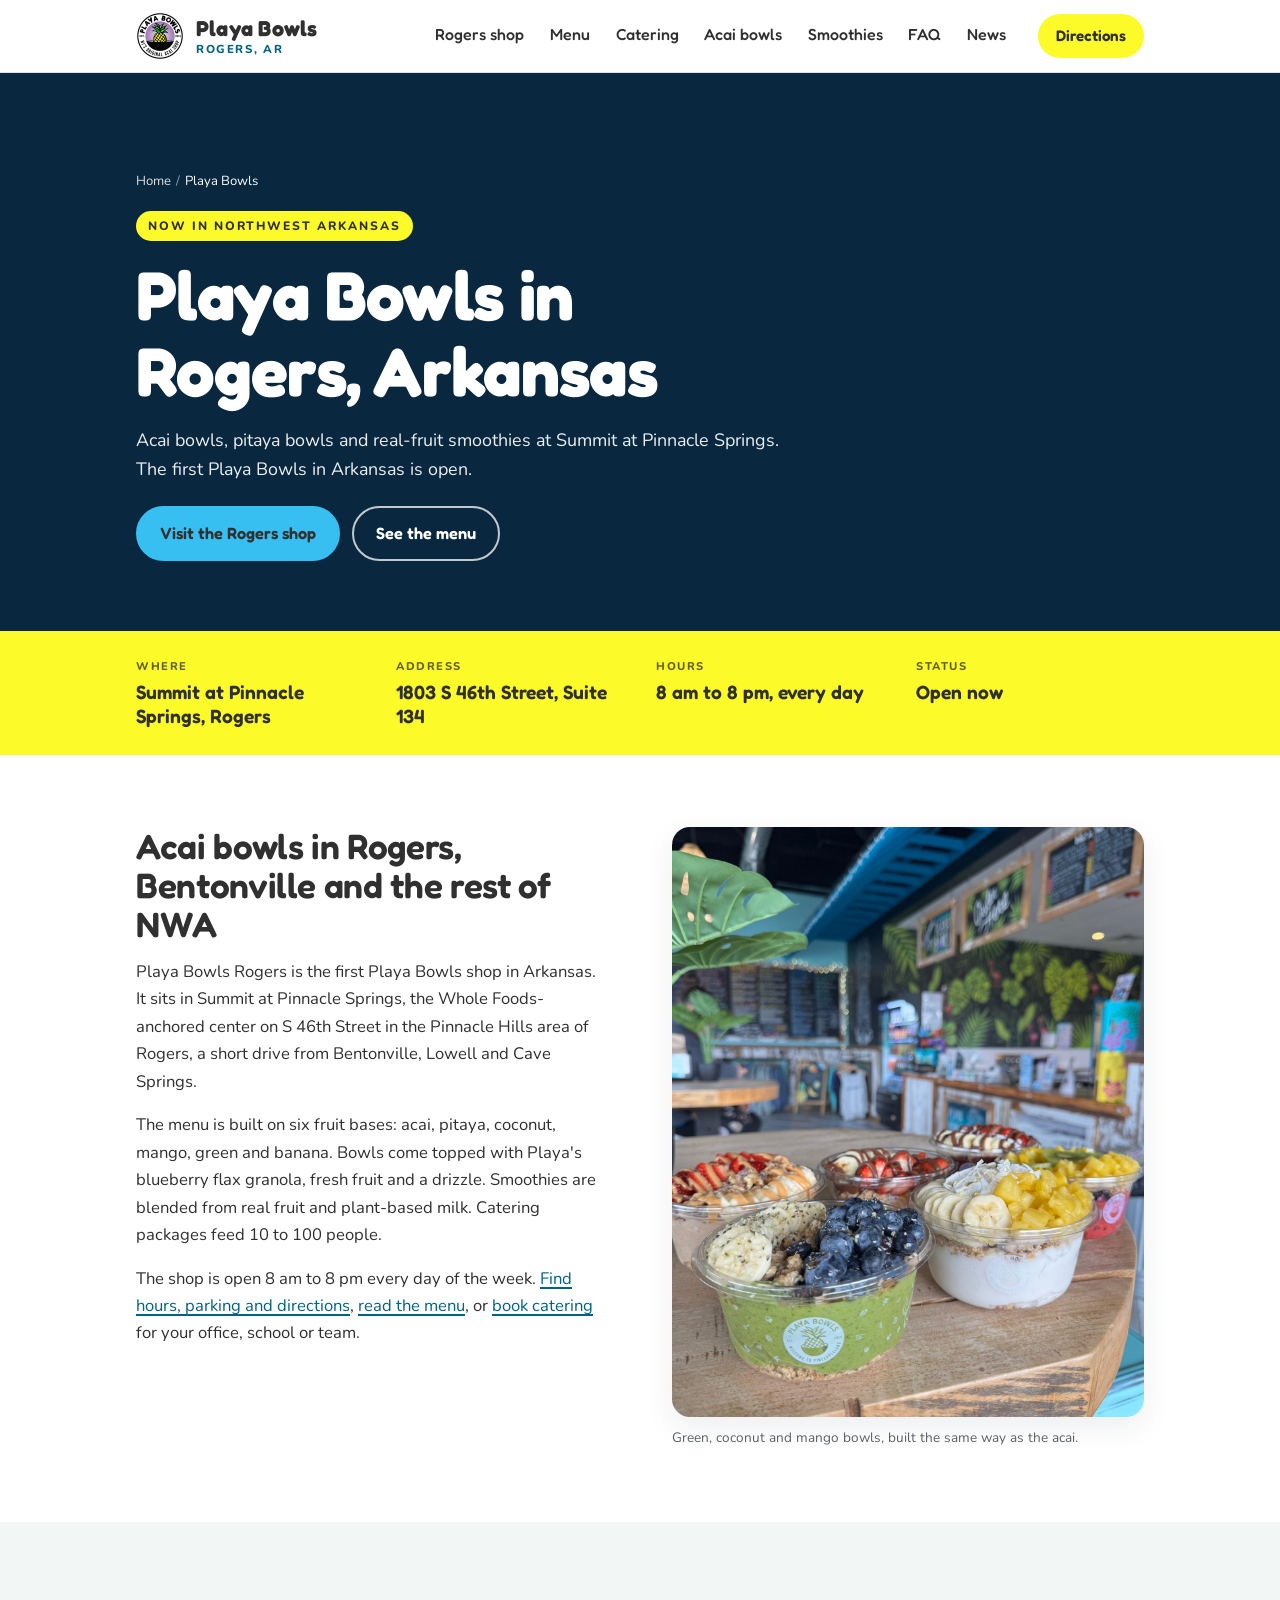
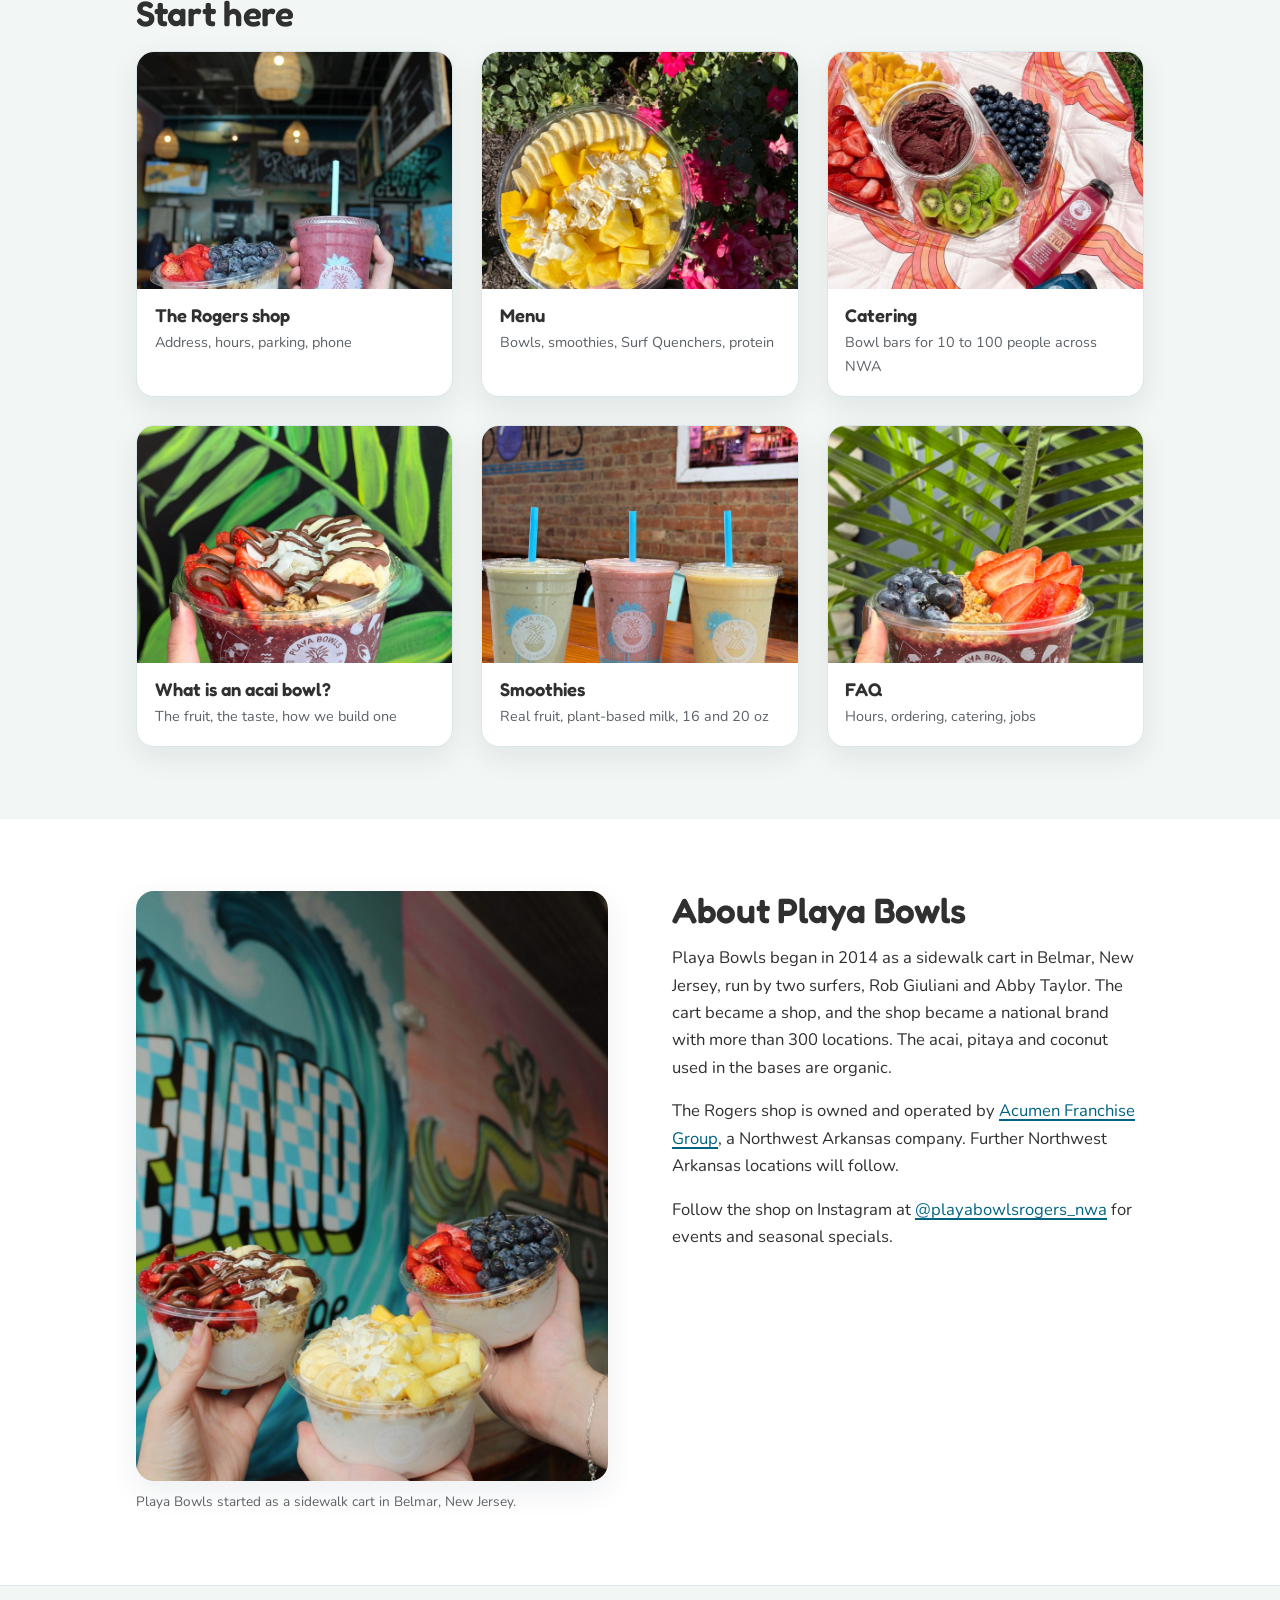
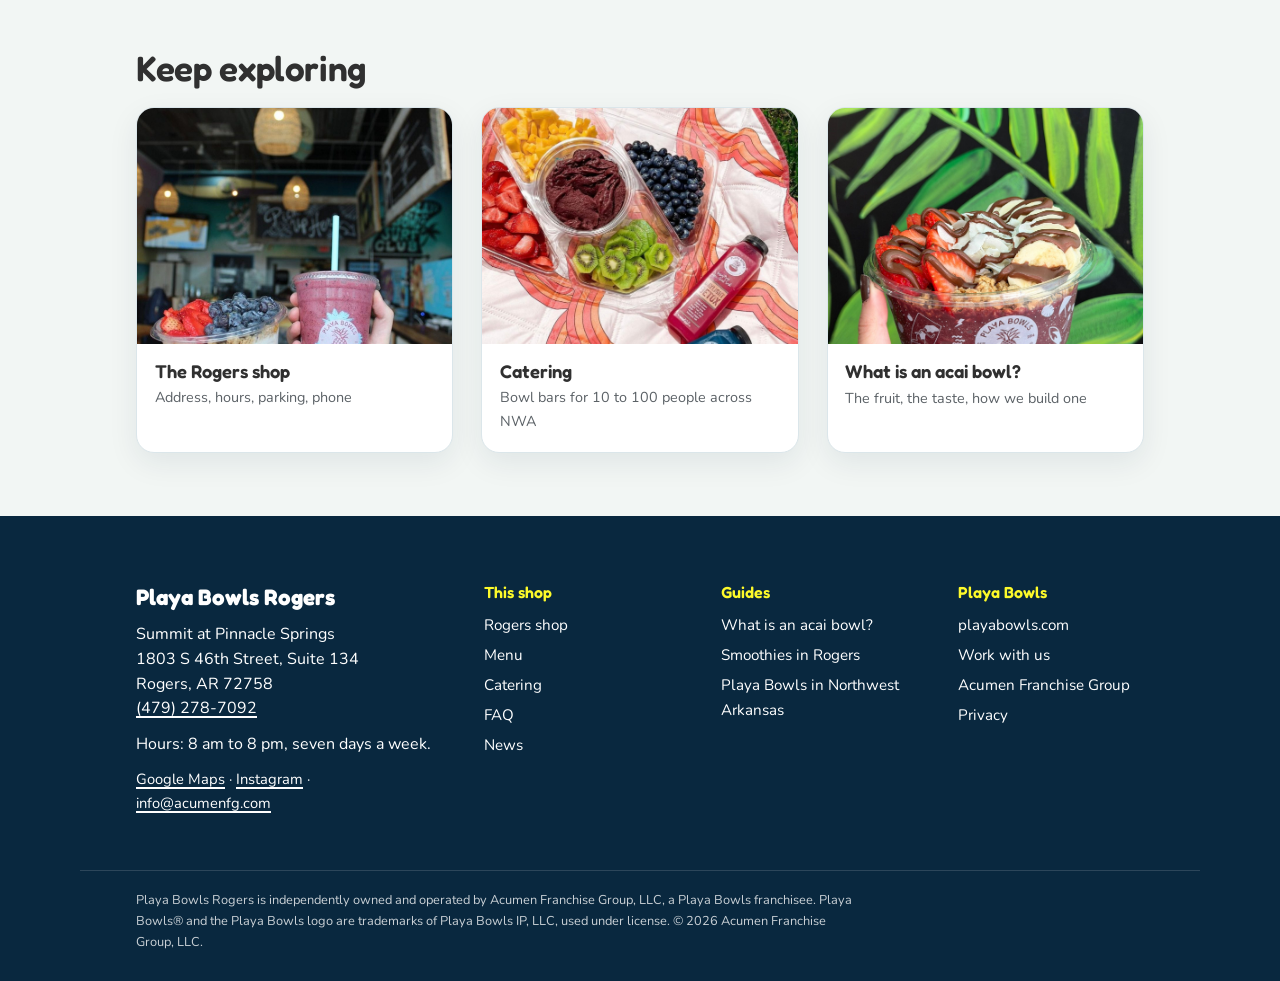
==== playa-bowls/index.html @ 93073357 "Order page: rebuilt order-sent screen Co-Authored-By: Claude Fable 5.2 <noreply@anthropic.com>" ====
<!doctype html>
<html lang="en">
<head>
<meta charset="utf-8">
<meta name="viewport" content="width=device-width, initial-scale=1">
<title>Playa Bowls in Northwest Arkansas | Acai Bowls, Smoothies, Catering</title>
<meta name="description" content="Playa Bowls is open in Northwest Arkansas. The first shop is in Rogers at Summit at Pinnacle Springs, with acai bowls, smoothies and catering.">
<link rel="canonical" href="https://acumenfg.com/playa-bowls/">
<meta name="robots" content="index, follow, max-image-preview:large">
<meta property="og:type" content="website">
<meta property="og:site_name" content="Playa Bowls Rogers, AR">
<meta property="og:title" content="Playa Bowls in Northwest Arkansas">
<meta property="og:description" content="Playa Bowls is open in Northwest Arkansas. The first shop is in Rogers at Summit at Pinnacle Springs, with acai bowls, smoothies and catering.">
<meta property="og:image" content="https://acumenfg.com/playa-bowls/img/og-hub.jpg">
<meta property="og:image:width" content="1200">
<meta property="og:image:height" content="630">
<meta property="og:url" content="https://acumenfg.com/playa-bowls/">
<meta property="og:locale" content="en_US">
<meta name="twitter:card" content="summary_large_image">
<meta name="twitter:title" content="Playa Bowls in Northwest Arkansas">
<meta name="twitter:description" content="Playa Bowls is open in Northwest Arkansas. The first shop is in Rogers at Summit at Pinnacle Springs, with acai bowls, smoothies and catering.">
<meta name="twitter:image" content="https://acumenfg.com/playa-bowls/img/og-hub.jpg">
<meta name="geo.region" content="US-AR">
<meta name="geo.placename" content="Rogers, Arkansas">
<meta name="geo.position" content="36.31538;-94.18008">
<meta name="ICBM" content="36.31538, -94.18008">
<link rel="icon" type="image/png" href="/playa-bowls/img/playa-logo-96.png">
<link rel="apple-touch-icon" href="/playa-bowls/img/playa-logo-192.png">
<link rel="preconnect" href="https://fonts.googleapis.com">
<link rel="preconnect" href="https://fonts.gstatic.com" crossorigin>
<link href="https://fonts.googleapis.com/css2?family=Fredoka:wght@400;500;600;700&family=Nunito:ital,wght@0,400;0,600;0,700;0,800;1,400&display=swap" rel="stylesheet">
<link rel="stylesheet" href="/playa-bowls/playa.css?v=20261119d">
<script type="application/ld+json">{"@context": "https://schema.org", "@type": "WebPage", "@id": "https://acumenfg.com/playa-bowls/", "url": "https://acumenfg.com/playa-bowls/", "name": "Playa Bowls in Northwest Arkansas", "description": "Playa Bowls shops in Northwest Arkansas, operated by Acumen Franchise Group.", "about": {"@id": "https://acumenfg.com/playa-bowls/rogers/#restaurant"}, "inLanguage": "en-US", "isPartOf": {"@type": "WebSite", "name": "Acumen Franchise Group", "url": "https://acumenfg.com/"}}</script>
<script type="application/ld+json">{"@context": "https://schema.org", "@type": "BreadcrumbList", "itemListElement": [{"@type": "ListItem", "position": 1, "name": "Home", "item": "https://acumenfg.com/"}, {"@type": "ListItem", "position": 2, "name": "Playa Bowls", "item": "https://acumenfg.com/playa-bowls/"}]}</script>
</head>
<body>
<a class="skip" href="#main">Skip to content</a>
<header class="top">
  <div class="wrap top-inner">
    <a class="brand" href="/playa-bowls/" aria-label="Playa Bowls Rogers, Arkansas, section home">
      <img src="/playa-bowls/img/playa-logo-96.png" alt="" width="48" height="48">
      <span class="brand-text"><span class="brand-name">Playa Bowls</span><span class="brand-loc">Rogers, AR</span></span>
    </a>
    <nav class="sec-nav" aria-label="Playa Bowls Rogers">
      <a href="/playa-bowls/rogers/">Rogers shop</a>
      <a href="/playa-bowls/menu/">Menu</a>
      <a href="/playa-bowls/catering/">Catering</a>
      <a href="/playa-bowls/acai-bowls/">Acai bowls</a>
      <a href="/playa-bowls/smoothies/">Smoothies</a>
      <a href="/playa-bowls/faq/">FAQ</a>
      <a href="/playa-bowls/news/">News</a>
    </nav>
    <a class="pill pill-cta" href="https://maps.google.com/?cid=12525250376500382225" rel="noopener">Directions</a>
  </div>
</header>

<main id="main">
  <section class="hero" aria-label="Playa Bowls in Northwest Arkansas">
    <div class="hero-media" aria-hidden="true"><picture><source media="(min-width: 900px)" srcset="/playa-bowls/img/acai-overhead-hero.jpg"><img src="/playa-bowls/img/acai-overhead-phone.jpg" alt="" width="1200" height="1500" fetchpriority="high" decoding="async"></picture></div>
    <div class="wrap hero-inner">
      <nav class="crumbs" aria-label="Breadcrumb"><ol><li><a href="/">Home</a></li><li aria-current="page">Playa Bowls</li></ol></nav>
      <p class="kicker">Now in Northwest Arkansas</p>
      <h1>Playa Bowls in Rogers, Arkansas</h1>
      <p class="lede">Acai bowls, pitaya bowls and real-fruit smoothies at Summit at Pinnacle Springs. The first Playa Bowls in Arkansas is open.</p>
      <p class="cta-row"><a class="btn" href="/playa-bowls/rogers/">Visit the Rogers shop</a><a class="btn btn-ghost" href="/playa-bowls/menu/">See the menu</a></p>
    </div>
  </section>

  <div class="facts" aria-label="Shop facts">
    <div class="wrap">
      <dl>
        <div><dt>Where</dt><dd>Summit at Pinnacle Springs, Rogers</dd></div>
        <div><dt>Address</dt><dd>1803 S 46th Street, Suite 134</dd></div>
        <div><dt>Hours</dt><dd>8 am to 8 pm, every day</dd></div>
        <div><dt>Status</dt><dd>Open now</dd></div>
      </dl>
    </div>
  </div>
  <section class="sec">
    <div class="wrap two-col">
      <div class="prose">
        <h2>Acai bowls in Rogers, Bentonville and the rest of NWA</h2>
        <p>Playa Bowls Rogers is the first Playa Bowls shop in Arkansas. It sits in Summit at Pinnacle Springs, the Whole Foods-anchored center on S 46th Street in the Pinnacle Hills area of Rogers, a short drive from Bentonville, Lowell and Cave Springs.</p>
        <p>The menu is built on six fruit bases: acai, pitaya, coconut, mango, green and banana. Bowls come topped with Playa's blueberry flax granola, fresh fruit and a drizzle. Smoothies are blended from real fruit and plant-based milk. Catering packages feed 10 to 100 people.</p>
        <p>The shop is open 8 am to 8 pm every day of the week. <a href="/playa-bowls/rogers/">Find hours, parking and directions</a>, <a href="/playa-bowls/menu/">read the menu</a>, or <a href="/playa-bowls/catering/">book catering</a> for your office, school or team.</p>
      </div>
      <figure class="fig"><img src="/playa-bowls/img/three-bowls.jpg" alt="Three Playa Bowls on an outdoor table: acai, pitaya and coconut bases with fruit and granola" width="1400" height="1750" loading="lazy" decoding="async"><figcaption>Green, coconut and mango bowls, built the same way as the acai.</figcaption></figure>
    </div>
  </section>

  <section class="sec sec-paper">
    <div class="wrap">
      <h2>Start here</h2>
      <div class="cards">
        <a class="card" href="/playa-bowls/rogers/"><img src="/playa-bowls/img/shop-interior.jpg" alt="Inside a Playa Bowls shop" width="1080" height="1350" class="card-img" loading="lazy" decoding="async"><span class="card-body"><span class="card-title">The Rogers shop</span><span class="card-sub">Address, hours, parking, phone</span></span></a>
        <a class="card" href="/playa-bowls/menu/"><img src="/playa-bowls/img/mango-overhead.jpg" alt="A mango bowl topped with strawberry, banana and granola" width="1400" height="1750" class="card-img" loading="lazy" decoding="async"><span class="card-body"><span class="card-title">Menu</span><span class="card-sub">Bowls, smoothies, Surf Quenchers, protein</span></span></a>
        <a class="card" href="/playa-bowls/catering/"><img src="/playa-bowls/img/picnic.jpg" alt="A spread of Playa Bowls and drinks laid out on a blanket" width="1400" height="1400" class="card-img" loading="lazy" decoding="async"><span class="card-body"><span class="card-title">Catering</span><span class="card-sub">Bowl bars for 10 to 100 people across NWA</span></span></a>
        <a class="card" href="/playa-bowls/acai-bowls/"><img src="/playa-bowls/img/acai-palm.jpg" alt="An acai bowl with strawberry, banana and granola on palm leaves" width="1400" height="1750" class="card-img" loading="lazy" decoding="async"><span class="card-body"><span class="card-title">What is an acai bowl?</span><span class="card-sub">The fruit, the taste, how we build one</span></span></a>
        <a class="card" href="/playa-bowls/smoothies/"><img src="/playa-bowls/img/smoothies-three.jpg" alt="Three Playa Bowls smoothies in branded cups on a wooden table" width="1400" height="1750" class="card-img" loading="lazy" decoding="async"><span class="card-body"><span class="card-title">Smoothies</span><span class="card-sub">Real fruit, plant-based milk, 16 and 20 oz</span></span></a>
        <a class="card" href="/playa-bowls/faq/"><img src="/playa-bowls/img/pitaya-palm.jpg" alt="A pitaya bowl with strawberry and blueberry on palm leaves" width="1400" height="1750" class="card-img" loading="lazy" decoding="async"><span class="card-body"><span class="card-title">FAQ</span><span class="card-sub">Hours, ordering, catering, jobs</span></span></a>
      </div>
    </div>
  </section>

  <section class="sec">
    <div class="wrap two-col">
      <figure class="fig"><img src="/playa-bowls/img/bowls-mural.jpg" alt="Acai bowls held up in front of a Playa Bowls mural" width="1400" height="1750" loading="lazy" decoding="async"><figcaption>Playa Bowls started as a sidewalk cart in Belmar, New Jersey.</figcaption></figure>
      <div class="prose">
        <h2>About Playa Bowls</h2>
        <p>Playa Bowls began in 2014 as a sidewalk cart in Belmar, New Jersey, run by two surfers, Rob Giuliani and Abby Taylor. The cart became a shop, and the shop became a national brand with more than 300 locations. The acai, pitaya and coconut used in the bases are organic.</p>
        <p>The Rogers shop is owned and operated by <a href="/">Acumen Franchise Group</a>, a Northwest Arkansas company. Further Northwest Arkansas locations will follow.</p>
        <p>Follow the shop on Instagram at <a href="https://www.instagram.com/playabowlsrogers_nwa/" rel="noopener">@playabowlsrogers_nwa</a> for events and seasonal specials.</p>
      </div>
    </div>
  </section>
<section class="related" aria-labelledby="rel-h"><div class="wrap"><h2 id="rel-h">Keep exploring</h2><div class="cards"><a class="card" href="/playa-bowls/rogers/"><img src="/playa-bowls/img/shop-interior.jpg" alt="Inside a Playa Bowls shop" width="1080" height="1350" class="card-img" loading="lazy" decoding="async"><span class="card-body"><span class="card-title">The Rogers shop</span><span class="card-sub">Address, hours, parking, phone</span></span></a><a class="card" href="/playa-bowls/catering/"><img src="/playa-bowls/img/picnic.jpg" alt="A spread of Playa Bowls and drinks laid out on a blanket" width="1400" height="1400" class="card-img" loading="lazy" decoding="async"><span class="card-body"><span class="card-title">Catering</span><span class="card-sub">Bowl bars for 10 to 100 people across NWA</span></span></a><a class="card" href="/playa-bowls/acai-bowls/"><img src="/playa-bowls/img/acai-palm.jpg" alt="An acai bowl with strawberry, banana and granola on palm leaves" width="1400" height="1750" class="card-img" loading="lazy" decoding="async"><span class="card-body"><span class="card-title">What is an acai bowl?</span><span class="card-sub">The fruit, the taste, how we build one</span></span></a></div></div></section>
</main>

<footer class="foot">
  <div class="wrap foot-grid">
    <div>
      <p class="foot-name">Playa Bowls Rogers</p>
      <address>Summit at Pinnacle Springs<br>1803 S 46th Street, Suite 134<br>Rogers, AR 72758<br><a href="tel:+14792787092">(479) 278-7092</a></address>
      <p class="foot-hours">Hours: 8 am to 8 pm, seven days a week.</p>
      <p class="foot-links"><a href="https://maps.google.com/?cid=12525250376500382225" rel="noopener">Google Maps</a> &middot; <a href="https://www.instagram.com/playabowlsrogers_nwa/" rel="noopener">Instagram</a> &middot; <a href="mailto:info@acumenfg.com">info@acumenfg.com</a></p>
    </div>
    <div>
      <p class="foot-head">This shop</p>
      <ul class="foot-list">
        <li><a href="/playa-bowls/rogers/">Rogers shop</a></li>
        <li><a href="/playa-bowls/menu/">Menu</a></li>
        <li><a href="/playa-bowls/catering/">Catering</a></li>
        <li><a href="/playa-bowls/faq/">FAQ</a></li>
        <li><a href="/playa-bowls/news/">News</a></li>
      </ul>
    </div>
    <div>
      <p class="foot-head">Guides</p>
      <ul class="foot-list">
        <li><a href="/playa-bowls/acai-bowls/">What is an acai bowl?</a></li>
        <li><a href="/playa-bowls/smoothies/">Smoothies in Rogers</a></li>
        <li><a href="/playa-bowls/">Playa Bowls in Northwest Arkansas</a></li>
      </ul>
    </div>
    <div>
      <p class="foot-head">Playa Bowls</p>
      <ul class="foot-list">
        <li><a href="https://www.playabowls.com/" rel="noopener">playabowls.com</a></li>
        <li><a href="mailto:recruiting@acumenfg.com">Work with us</a></li>
        <li><a href="/">Acumen Franchise Group</a></li>
        <li><a href="/privacy.html">Privacy</a></li>
      </ul>
    </div>
  </div>
  <div class="wrap foot-legal">
    <p>Playa Bowls Rogers is independently owned and operated by Acumen Franchise Group, LLC, a Playa Bowls franchisee. Playa Bowls&reg; and the Playa Bowls logo are trademarks of Playa Bowls IP, LLC, used under license. &copy; <span id="yr">2026</span> Acumen Franchise Group, LLC.</p>
  </div>
</footer>
<script>document.getElementById('yr').textContent=new Date().getFullYear();</script>
<!-- Cloudflare Web Analytics --><script type='module' src='https://static.cloudflareinsights.com/beacon.min.js' data-cf-beacon='{"token": "2d0c04c42d474562a3149b8317588e90"}'></script><!-- End Cloudflare Web Analytics -->
</body>
</html>
---- playa-bowls/playa.css ----
:root{
  --blue:#38bff1;--sky:#93d1ef;--aqua:#35dbff;--pink:#e456da;--yellow:#fdfa2a;--lime:#c1ff72;
  --ink:#303030;--ink-soft:#5b6166;--paper:#f2f6f4;--white:#fff;--teal:#006382;--navy:#09283f;
  --line:#dbe6ea;
  --display:"Fredoka","Arial Rounded MT Bold",system-ui,sans-serif;
  --body:"Nunito",-apple-system,"Segoe UI",Helvetica,Arial,sans-serif;
  --r:18px;--shadow:0 10px 30px rgba(9,40,63,.08);
}
*{margin:0;padding:0;box-sizing:border-box}
html{scroll-behavior:smooth}
body{background:var(--white);color:var(--ink);font-family:var(--body);font-size:1rem;line-height:1.65;-webkit-font-smoothing:antialiased}
img{max-width:100%;height:auto;display:block}
a{color:var(--teal);text-decoration-thickness:1.5px;text-underline-offset:.2em}
a:hover{color:var(--navy)}
.wrap{max-width:1120px;margin:0 auto;padding:0 clamp(20px,4.5vw,56px)}
.skip{position:absolute;left:-999px;top:8px;background:var(--yellow);color:var(--ink);padding:8px 14px;border-radius:999px;font-weight:800;z-index:100}
.skip:focus{left:12px}
:focus-visible{outline:3px solid var(--pink);outline-offset:3px;border-radius:4px}
h1,h2,h3{font-family:var(--display);font-weight:600;line-height:1.1;letter-spacing:-.01em}
h2{font-size:clamp(1.6rem,3vw,2.2rem);margin-bottom:.9rem}
h3{font-size:1.25rem;margin:1.4rem 0 .4rem}
p{margin-bottom:1rem}
.small{font-size:.92rem;color:var(--ink-soft)}
.note{font-size:.92rem;color:var(--ink-soft);background:var(--paper);border-left:6px solid var(--blue);padding:.9rem 1.1rem;border-radius:10px;margin-top:1.5rem}
.list{margin:0 0 1rem 1.2rem}
.list li{margin:.3rem 0}

/* header */
.top{position:sticky;top:0;z-index:20;background:rgba(255,255,255,.96);backdrop-filter:blur(8px);border-bottom:1px solid var(--line)}
.top-inner{display:flex;align-items:center;gap:clamp(14px,2.5vw,32px);padding-top:12px;padding-bottom:12px;flex-wrap:wrap}
.brand{display:flex;align-items:center;gap:12px;text-decoration:none;color:var(--ink)}
.brand img{width:48px;height:48px;border-radius:50%}
.brand-text{display:flex;flex-direction:column;line-height:1.05}
.brand-name{font-family:var(--display);font-weight:700;font-size:1.35rem;letter-spacing:.01em}
.brand-loc{font-size:.72rem;font-weight:800;letter-spacing:.14em;text-transform:uppercase;color:var(--teal);margin-top:3px}
.sec-nav{display:flex;gap:clamp(12px,2vw,26px);margin-left:auto;min-width:0;max-width:100%;overflow-x:auto;white-space:nowrap;-webkit-overflow-scrolling:touch;scrollbar-width:none}
.sec-nav::-webkit-scrollbar{display:none}
.sec-nav a{font-family:var(--display);font-weight:500;font-size:1rem;color:var(--ink);text-decoration:none;padding:6px 0;border-bottom:3px solid transparent}
.sec-nav a:hover,.sec-nav a.on{border-bottom-color:var(--pink);color:var(--ink)}
.pill{display:inline-block;padding:9px 18px;border-radius:999px;font-family:var(--display);font-weight:600;text-decoration:none;font-size:.95rem}
.pill-cta{background:var(--yellow);color:var(--ink)}
.pill-cta:hover{background:#f3ef00;color:var(--ink)}

/* hero */
.hero{position:relative;min-height:clamp(440px,62vh,660px);display:flex;align-items:flex-end;color:#fff;background:var(--navy)}
.hero-media{position:absolute;inset:0;overflow:hidden}
.hero-media img{width:100%;height:100%;object-fit:cover;object-position:center}
.hero-media::after{content:"";position:absolute;inset:0;background:linear-gradient(180deg,rgba(9,40,63,.05) 0%,rgba(9,40,63,.35) 45%,rgba(9,40,63,.86) 100%)}
.hero-inner{position:relative;z-index:1;width:100%;padding-top:48px;padding-bottom:clamp(36px,6vh,64px)}
.hero h1{font-size:clamp(2.3rem,6vw,4.3rem);font-weight:700;max-width:16ch;color:#fff;text-wrap:balance}
.kicker{display:inline-block;font-size:.76rem;font-weight:800;letter-spacing:.16em;text-transform:uppercase;background:var(--yellow);color:var(--ink);padding:5px 12px;border-radius:999px;margin-bottom:1rem}
.lede{margin-top:1.1rem;max-width:60ch;font-size:1.12rem;line-height:1.6;color:rgba(255,255,255,.92)}
.cta-row{display:flex;gap:12px;flex-wrap:wrap;margin-top:1.4rem}
.btn{display:inline-block;padding:12px 22px;border-radius:999px;font-family:var(--display);font-weight:600;font-size:1.02rem;text-decoration:none;background:var(--blue);color:var(--ink);border:2px solid var(--blue)}
.btn:hover{background:var(--aqua);border-color:var(--aqua);color:var(--ink)}
.btn-ghost{background:transparent;color:#fff;border-color:rgba(255,255,255,.75)}
.btn-ghost:hover{background:rgba(255,255,255,.14);border-color:#fff;color:#fff}
.hero-plain{background:linear-gradient(135deg,var(--sky) 0%,var(--paper) 70%);color:var(--ink);min-height:0;align-items:center}
.hero-plain h1{color:var(--ink);font-size:clamp(2rem,4.6vw,3.4rem)}
.hero-plain .lede{color:var(--ink-soft)}
.hero-plain .hero-inner{padding-top:40px;padding-bottom:44px}
.hero-plain .btn-ghost{color:var(--ink);border-color:var(--ink)}
.crumbs{font-size:.82rem;margin-bottom:1.2rem}
.crumbs ol{list-style:none;display:flex;flex-wrap:wrap;gap:.4em}
.crumbs li+li::before{content:"/";opacity:.55;margin-right:.4em}
.crumbs a{color:inherit;text-decoration:none;opacity:.85}
.crumbs a:hover{text-decoration:underline;opacity:1}
.hero-plain .crumbs a{color:var(--teal)}

/* fact strip */
.facts{background:var(--yellow);color:var(--ink)}
.facts dl{display:grid;grid-template-columns:repeat(4,1fr);gap:clamp(16px,2.5vw,36px);padding:clamp(20px,3vh,30px) 0}
.facts dt{font-size:.7rem;font-weight:800;letter-spacing:.14em;text-transform:uppercase;opacity:.75}
.facts dd{font-family:var(--display);font-weight:600;font-size:clamp(1rem,1.5vw,1.25rem);margin-top:.25rem;line-height:1.25}

/* sections */
.sec{padding:clamp(48px,8vh,88px) 0}
.sec-paper{background:var(--paper)}
.prose{max-width:68ch}
.prose p{font-size:1.04rem}
.two-col{display:grid;grid-template-columns:minmax(0,1fr) minmax(0,1fr);gap:clamp(28px,5vw,72px);align-items:start}
.fig{margin:0}
.fig img{border-radius:var(--r);box-shadow:var(--shadow)}
.fig figcaption{font-size:.85rem;color:var(--ink-soft);margin-top:.6rem}
.addr{font-style:normal;font-size:1.05rem;line-height:1.55;margin-bottom:1rem}
.three-up{display:grid;grid-template-columns:repeat(3,1fr);gap:clamp(18px,2.5vw,32px);margin-top:1.4rem}
.tile{background:var(--white);border-radius:var(--r);overflow:hidden;box-shadow:var(--shadow);padding-bottom:.4rem}
.tile img{aspect-ratio:4/3;object-fit:cover;width:100%}
.tile h3{margin:1rem 1.2rem .3rem}
.tile p{margin:0 1.2rem .9rem;font-size:.97rem}
.sec-paper .tile{box-shadow:none;border:1px solid var(--line)}

/* cards */
.cards{display:grid;grid-template-columns:repeat(auto-fit,minmax(250px,1fr));gap:clamp(16px,2.5vw,28px);margin-top:1.2rem}
.card{display:block;background:var(--white);border-radius:var(--r);overflow:hidden;text-decoration:none;color:var(--ink);box-shadow:var(--shadow);border:1px solid var(--line);transition:transform .2s ease,box-shadow .2s ease}
.card:hover{transform:translateY(-3px);box-shadow:0 16px 36px rgba(9,40,63,.14);color:var(--ink)}
.card-img{aspect-ratio:4/3;object-fit:cover;width:100%}
.card-body{display:block;padding:.95rem 1.1rem 1.1rem}
.card-title{display:block;font-family:var(--display);font-weight:600;font-size:1.15rem;line-height:1.2}
.card-sub{display:block;font-size:.9rem;color:var(--ink-soft);margin-top:.3rem}
.card-date{display:block;font-size:.76rem;font-weight:800;letter-spacing:.12em;text-transform:uppercase;color:var(--teal);margin-bottom:.35rem}
.cards-news{grid-template-columns:repeat(auto-fit,minmax(300px,420px))}
.related{background:var(--paper);padding:clamp(40px,7vh,72px) 0;border-top:1px solid var(--line)}

/* menu */
.menu-grid{display:grid;grid-template-columns:1fr 1fr;gap:clamp(28px,5vw,72px)}
.menu-group{margin-bottom:2.2rem}
.item{border-top:1px solid var(--line);padding:.9rem 0}
.item:last-child{border-bottom:1px solid var(--line)}
.item-head{display:flex;flex-wrap:wrap;align-items:center;gap:.5rem .6rem;margin-bottom:.25rem}
.item-name{font-family:var(--display);font-weight:600;font-size:1.12rem}
.item p{margin:0;font-size:.97rem;color:var(--ink-soft)}
.tag{font-size:.68rem;font-weight:800;letter-spacing:.08em;text-transform:uppercase;background:var(--paper);color:var(--teal);padding:3px 8px;border-radius:999px}
.sec-paper .tag{background:var(--white)}

/* faq */
.faq{margin-bottom:1.6rem}
.faq details{border-top:1px solid var(--line)}
.faq details:last-child{border-bottom:1px solid var(--line)}
.faq summary{cursor:pointer;list-style:none;font-family:var(--display);font-weight:600;font-size:1.08rem;padding:.9rem 2.2rem .9rem 0;position:relative}
.faq summary::-webkit-details-marker{display:none}
.faq summary::after{content:"+";position:absolute;right:.2rem;top:.75rem;font-size:1.5rem;font-weight:500;color:var(--teal);transition:transform .2s ease}
.faq details[open] summary::after{transform:rotate(45deg)}
.faq .ans p{font-size:.98rem;color:var(--ink-soft);padding-bottom:.4rem}

/* article */
.article p{font-size:1.08rem}
.article h2{margin-top:2rem;font-size:1.5rem}

/* footer */
.foot{background:var(--navy);color:#fff;margin-top:0;padding:clamp(44px,7vh,72px) 0 28px}
.foot a{color:#fff}
.foot a:hover{color:var(--yellow)}
.foot-grid{display:grid;grid-template-columns:1.6fr 1fr 1fr 1fr;gap:clamp(24px,4vw,56px)}
.foot-name{font-family:var(--display);font-weight:700;font-size:1.4rem;margin-bottom:.4rem}
.foot address{font-style:normal;line-height:1.55;margin-bottom:.6rem}
.foot-hours{margin-bottom:.6rem}
.foot-links{font-size:.92rem}
.foot-head{font-family:var(--display);font-weight:600;color:var(--yellow);margin-bottom:.5rem}
.foot-list{list-style:none}
.foot-list li{margin:.3rem 0;font-size:.95rem}
.foot-list a{text-decoration:none}
.foot-list a:hover{text-decoration:underline}
.foot-legal{margin-top:2.4rem;padding-top:1.2rem;border-top:1px solid rgba(255,255,255,.14)}
.foot-legal p{font-size:.8rem;opacity:.78;margin:0;max-width:90ch}

@media (max-width:900px){
  .two-col,.menu-grid{grid-template-columns:1fr}
  .three-up{grid-template-columns:1fr}
  .facts dl{grid-template-columns:1fr 1fr}
  .foot-grid{grid-template-columns:1fr 1fr}
  .sec-nav{order:3;flex-basis:100%;width:100%;margin-left:0;padding-top:4px}
  .top-inner{min-width:0}
  .pill-cta{margin-left:auto}
}
@media (max-width:520px){
  .facts dl{grid-template-columns:1fr}
  .foot-grid{grid-template-columns:1fr}
  .hero{min-height:420px}
}
@media (prefers-reduced-motion:reduce){html{scroll-behavior:auto}.card{transition:none}}

/* catering order builder */
.co-sec{padding-top:clamp(28px,5vh,56px)}
.co{display:grid;grid-template-columns:minmax(0,1fr) 380px;gap:clamp(20px,3vw,44px);align-items:start;scroll-margin-top:84px;accent-color:var(--teal);caret-color:var(--teal);--edge:#7d949e;--bad:#a8221b;--bad-bg:#fdecea}
.co ::selection,.co-dlg ::selection{background:var(--yellow);color:var(--ink)}
.co h2{font-size:1.6rem;margin-bottom:.4rem}
.co h2:focus,.co-dlg h2:focus{outline:0}
.co-sr{position:absolute;width:1px;height:1px;overflow:hidden;clip:rect(0 0 0 0);white-space:nowrap}
.co-main,.co-cart{min-width:0}
.co-details{display:none}
.co-step2 .co-menu{display:none}
.co-step2 .co-details{display:block}

/* toolbar */
.co-tools{display:grid;grid-template-columns:minmax(0,1fr) auto;gap:10px;margin:1.1rem 0 .7rem}
.co-search{position:relative;display:block}
.co-search svg{position:absolute;left:13px;top:50%;transform:translateY(-50%);color:var(--ink-soft);pointer-events:none}
.co-search input,.co-sort select{width:100%;height:44px;font:inherit;font-size:.95rem;border:1.5px solid var(--edge);border-radius:999px;background:var(--white);color:var(--ink)}
.co-search input{padding:0 14px 0 40px}
.co-search input::placeholder,.co-form ::placeholder,.co-label::placeholder,.co-dlg ::placeholder{color:#667379;opacity:1}
.co-sort select{padding:0 34px 0 14px;font-weight:700;cursor:pointer;appearance:none;-webkit-appearance:none;background-image:url("data:image/svg+xml,%3Csvg xmlns='http://www.w3.org/2000/svg' viewBox='0 0 24 24' fill='none' stroke='%23303030' stroke-width='2.4' stroke-linecap='round' stroke-linejoin='round'%3E%3Cpath d='M6 9l6 6 6-6'/%3E%3C/svg%3E");background-repeat:no-repeat;background-position:right 12px center;background-size:16px}
.co-filter{display:flex;gap:8px;flex-wrap:wrap;margin:0 0 .4rem}
.co-filter button{font:600 .9rem var(--display);min-height:36px;padding:6px 14px;border-radius:999px;border:1.5px solid var(--line);background:var(--white);color:var(--ink);cursor:pointer;white-space:nowrap;transition:background .15s,border-color .15s}
.co-filter button:hover{border-color:var(--navy)}
.co-filter button[aria-pressed="true"]{background:var(--navy);border-color:var(--navy);color:#fff}
.co-count{margin:.2rem 0 0;min-height:0}
.co-count:empty{display:none}

/* menu rows */
.co-list{list-style:none;margin:.6rem 0 0;border-top:1px solid var(--line)}
.co-item{display:grid;grid-template-columns:minmax(0,1fr) auto;grid-template-areas:"name price" "build build" "mac act";gap:2px 16px;align-items:center;padding:16px 0;border-bottom:1px solid var(--line)}
.co-item h3{grid-area:name;margin:0;font-size:1.12rem}
.co-item>.co-price{grid-area:price;justify-self:end}
.co-price{font:600 1.05rem var(--display);font-variant-numeric:tabular-nums}
.co-build{grid-area:build;font-size:.9rem;color:var(--ink-soft);margin:0 0 8px;max-width:62ch}
.co-mac{grid-area:mac;display:grid;grid-template-columns:repeat(4,max-content);gap:2px 16px;font-size:.86rem;color:var(--ink-soft);margin:0;font-variant-numeric:tabular-nums}
.co-mac span{white-space:nowrap}
.co-mac b{color:var(--ink);font-weight:800}
.co-mac .pro,.co-mac .pro b{color:var(--teal)}
.co-item-act{grid-area:act;display:flex;align-items:center;justify-content:flex-end;gap:8px;flex-wrap:wrap}
.co-incart{font-size:.8rem;font-weight:800;color:var(--teal);white-space:nowrap}
.co-btn{font:600 .92rem var(--display);min-height:40px;padding:8px 18px;border-radius:999px;border:1.5px solid var(--blue);background:var(--blue);color:var(--ink);cursor:pointer;transition:background .15s,border-color .15s,color .15s}
.co-btn:hover{background:var(--aqua);border-color:var(--aqua)}
.co-btn:active{transform:translateY(1px)}
.co-btn-line{background:var(--white);border-color:var(--navy);color:var(--navy)}
.co-btn-line:hover{background:var(--navy);border-color:var(--navy);color:#fff}
.co-none{padding:28px 0;color:var(--ink-soft)}

/* segmented control */
.co-seg{display:inline-grid;grid-auto-flow:column;grid-auto-columns:1fr;padding:3px;border-radius:999px;background:var(--paper);border:1px solid var(--line)}
.co-seg label{position:relative;display:block;cursor:pointer}
.co-seg input{position:absolute;inset:0;width:100%;height:100%;opacity:0;margin:0;cursor:pointer}
.co-seg span{display:block;padding:7px 14px;border-radius:999px;font-size:.86rem;font-weight:700;text-align:center;color:var(--ink-soft);white-space:nowrap;transition:background .15s,color .15s}
.co-seg input:checked+span{background:var(--white);color:var(--ink);box-shadow:0 1px 3px rgba(9,40,63,.18)}
.co-seg input:focus-visible+span{outline:3px solid var(--pink);outline-offset:1px}
.co-seg input[value="-1"]:checked+span{background:var(--bad);color:#fff;box-shadow:none}
.co-seg input[value="1"]:checked+span{background:var(--teal);color:#fff;box-shadow:none}
.co-seg-sm span{padding:5px 11px;font-size:.8rem}

/* order summary */
.co-cart{position:sticky;top:84px;scroll-margin-top:84px}
.co-cart-inner{background:var(--paper);border-radius:var(--r);padding:20px;display:flex;flex-direction:column;max-height:calc(100vh - 104px)}
.co-cart-head{display:flex;align-items:baseline;justify-content:space-between;gap:12px}
.co-lines{list-style:none;display:flex;flex-direction:column;gap:10px;overflow:auto;min-height:0;margin:6px -6px 0;padding:2px 6px;overscroll-behavior:contain;scrollbar-width:thin;scrollbar-color:var(--edge) transparent}
.co-empty{font-size:.92rem;color:var(--ink-soft);padding:6px 0 2px}
.co-line{background:var(--white);border-radius:12px;padding:12px;border:1px solid var(--line)}
.co-line-top{display:flex;justify-content:space-between;gap:10px;align-items:baseline}
.co-line-name{font:600 1rem var(--display)}
.co-line-mods{font-size:.86rem;font-weight:700;color:var(--ink);margin:.15rem 0 0}
.co-line-mac{font-size:.8rem;color:var(--ink-soft);margin:.15rem 0 0;font-variant-numeric:tabular-nums}
.co-label{width:100%;margin-top:8px;padding:8px 11px;border:1.5px solid var(--edge);border-radius:10px;font:inherit;font-size:.9rem;background:var(--white);color:var(--ink)}
.co-line-ctl{display:flex;gap:4px 14px;align-items:center;flex-wrap:wrap;margin-top:8px}
.co-qty{display:inline-flex;align-items:center;border:1.5px solid var(--edge);border-radius:999px;background:var(--white);overflow:hidden}
.co-qty button{width:34px;height:34px;border:0;background:transparent;color:var(--ink);cursor:pointer;display:grid;place-items:center}
.co-qty button:hover{background:var(--paper)}
.co-qty input{width:40px;height:34px;text-align:center;border:0;background:transparent;font:inherit;font-weight:800;font-size:.95rem;font-variant-numeric:tabular-nums;color:var(--ink);-moz-appearance:textfield;appearance:textfield}
.co-qty input::-webkit-inner-spin-button,.co-qty input::-webkit-outer-spin-button{-webkit-appearance:none;margin:0}
.co-link{background:none;border:0;color:var(--teal);font:inherit;font-weight:700;font-size:.86rem;cursor:pointer;text-decoration:underline;text-decoration-thickness:1.5px;text-underline-offset:.2em;padding:6px 2px}
.co-link:hover{color:var(--navy)}
.co-totals{margin-top:14px;padding-top:12px;border-top:2px solid var(--navy)}
.co-totals:empty{display:none}
.co-totals .t-row{display:flex;justify-content:space-between;align-items:baseline;font-weight:700}
.co-totals .t-big{font:600 1.4rem var(--display);font-variant-numeric:tabular-nums}
.co-totals p{font-size:.86rem;color:var(--ink-soft);margin:.3rem 0 0}
.co-totals .co-need{color:var(--ink);font-weight:800}
.co-next{margin-top:14px;width:100%;text-align:center;cursor:pointer}
.co-print-q{display:none;margin-top:8px;width:100%;text-align:center}
.co-has .co-print-q{display:block}
.co-step2 .co-next{display:none}
.co-msg{margin:10px 0 0;font-weight:700;font-size:.9rem}
.co-msg:empty{display:none}
.co-msg.err{color:var(--bad)}
.co-msg.ok{color:var(--teal)}

/* event details */
.co-back{display:inline-flex;align-items:center;gap:6px;background:none;border:0;color:var(--teal);font:inherit;font-weight:700;cursor:pointer;padding:6px 0;margin-bottom:6px}
.co-back:hover{color:var(--navy)}
.co-form{display:grid;grid-template-columns:minmax(0,1fr) minmax(0,1fr);gap:14px 16px}
.co-form h3{grid-column:1/-1;font-size:1.1rem;margin:1rem 0 0}
.co-form h3:first-child{margin-top:.4rem}
.co-form .wide{grid-column:1/-1}
.co-f{display:flex;flex-direction:column;gap:4px;min-width:0}
.co-f label,.co-radio legend{font-size:.9rem;font-weight:800}
.co-f input,.co-f textarea{font:inherit;width:100%;min-height:46px;padding:10px 12px;border:1.5px solid var(--edge);border-radius:10px;background:var(--white);color:var(--ink)}
.co-f [aria-invalid="true"]{border-color:var(--bad);background:var(--bad-bg)}
.co-hint,.co-err{font-size:.84rem;margin:0}
.co-hint{color:var(--ink-soft)}
.co-err{color:var(--bad);font-weight:800}
.co-hint:empty,.co-err:empty{display:none}
.co-radio{border:0;display:flex;gap:6px 22px;flex-wrap:wrap}
.co-radio legend{margin-bottom:6px;padding:0}
.co-radio label{display:inline-flex;align-items:center;gap:8px;min-height:36px;cursor:pointer}
.co-radio input{width:18px;height:18px}
.co-f[data-f="address"]{display:none}
.co-delivery .co-f[data-f="address"]{display:flex}
.co-send{margin-top:8px;padding-top:16px;border-top:1px solid var(--line)}
.co-recap{font-weight:800;margin:0 0 4px}
.co-actions{display:flex;gap:8px;flex-wrap:wrap;margin:12px 0}
.btn-line{background:var(--white);border-color:var(--navy);color:var(--navy);cursor:pointer}
.btn-line:hover{background:var(--navy);color:#fff;border-color:var(--navy)}
.co-form .btn{cursor:pointer}

.co-hp{position:absolute;left:-9999px;width:1px;height:1px;overflow:hidden}
.co-form .btn[disabled]{opacity:.6;cursor:progress}
.co-sent{grid-template-columns:minmax(0,1fr)}
.co-sent .co-menu,.co-sent .co-details,.co-sent .co-cart{display:none}
.co-done{display:grid;grid-template-columns:minmax(0,1fr) 400px;gap:clamp(24px,4vw,56px);align-items:start}
.co-done[hidden]{display:none}
.co-done-head{display:flex;align-items:center;gap:16px;margin-bottom:1.1rem}
.co-done-ic{flex:none;width:52px;height:52px;border-radius:50%;background:var(--teal);color:#fff;display:grid;place-items:center}
.co .co-done-head h2{font-size:2rem;margin:0}
.co-done-ref{margin:.15rem 0 0;color:var(--ink-soft);font-size:1rem}
.co-done-ref b{color:var(--ink);font-weight:800;letter-spacing:.02em;font-variant-numeric:tabular-nums}
.co-done-lede{font-size:1.08rem;max-width:56ch;margin-bottom:1.6rem}
.co-done h3{font-size:1.15rem;margin:0 0 .7rem}
.co-steps{list-style:none;counter-reset:step;margin:0 0 1.8rem;max-width:56ch}
.co-steps li{counter-increment:step;position:relative;padding:0 0 16px 44px;min-height:30px}
.co-steps li::before{content:counter(step);position:absolute;left:0;top:-1px;width:30px;height:30px;border-radius:50%;background:var(--paper);border:1.5px solid var(--line);font:600 .92rem var(--display);display:grid;place-items:center}
.co-steps li:not(:last-child)::after{content:"";position:absolute;left:14.5px;top:33px;bottom:3px;width:1.5px;background:var(--line)}
.co-steps b{font-weight:800}
.co-done .co-actions{margin:0 0 1.2rem}
.co-done-card{background:var(--paper);border-radius:var(--r);padding:22px}
.co-facts{display:grid;grid-template-columns:auto minmax(0,1fr);gap:6px 16px;margin:0 0 16px;font-size:.94rem}
.co-facts dt{color:var(--ink-soft)}
.co-facts dd{font-weight:700;margin:0;overflow-wrap:anywhere}
.co-rlines{list-style:none;margin:0;border-top:1px solid var(--line)}
.co-rlines li{display:grid;grid-template-columns:2.6em minmax(0,1fr) auto;gap:0 10px;padding:12px 0;border-bottom:1px solid var(--line);font-variant-numeric:tabular-nums}
.co-rlines .q{font-weight:800;color:var(--teal)}
.co-rlines b{font:600 1rem var(--display)}
.co-rlines p{margin:.1rem 0 0;font-size:.86rem;color:var(--ink-soft)}
.co-rlines p.ch{color:var(--ink);font-weight:700}
.co-rlines .amt{text-align:right;white-space:nowrap}
.co-rlines .amt small{display:block;font-size:.8rem;color:var(--ink-soft)}
.co-rtotal{display:flex;justify-content:space-between;align-items:baseline;gap:12px;padding-top:14px;font-weight:700}
.co-rtotal .t-big{font:600 1.4rem var(--display);font-variant-numeric:tabular-nums}
.co-rtotal small{display:block;font-weight:400;font-size:.84rem;color:var(--ink-soft)}

/* item editor */
html.co-lock{overflow:hidden}
.co-dlg{border:0;padding:0;margin:auto;border-radius:var(--r);width:min(620px,calc(100vw - 32px));max-width:none;max-height:min(860px,calc(100dvh - 32px));background:var(--white);color:var(--ink);box-shadow:0 24px 60px rgba(9,40,63,.3);overflow:hidden;accent-color:var(--teal);caret-color:var(--teal);--edge:#7d949e;--bad:#a8221b}
.co-dlg[open]{display:flex;animation:co-in .22s cubic-bezier(.16,1,.3,1)}
.co-dlg::backdrop{background:rgba(9,40,63,.55)}
@keyframes co-in{from{opacity:0;transform:translateY(14px)}}
.co-d{display:flex;flex-direction:column;min-height:0;width:100%}
.co-d-head{display:flex;justify-content:space-between;align-items:flex-start;gap:12px;padding:20px 22px 10px}
.co-d-head h2{font-size:1.5rem;margin:0}
.co-d-head p{font-size:.9rem;color:var(--ink-soft);margin:.25rem 0 0}
.co-x{flex:none;width:40px;height:40px;border-radius:50%;border:0;background:var(--paper);color:var(--ink);cursor:pointer;display:grid;place-items:center}
.co-x:hover{background:var(--line)}
.co-d-mac{display:grid;grid-template-columns:repeat(4,1fr);margin:0;padding:10px 22px;background:var(--paper);font-size:.8rem;color:var(--ink-soft);font-variant-numeric:tabular-nums}
.co-d-mac b{display:block;font:600 1.15rem var(--display);color:var(--ink)}
.co-d-mac .pro b{color:var(--teal)}
.co-d-body{overflow:auto;min-height:0;flex:1;padding:4px 22px 18px;overscroll-behavior:contain}
.co-d-body h3{font-size:1.05rem;margin:1.1rem 0 .2rem}
.co-d-body h4{font:800 .78rem var(--body);letter-spacing:.06em;text-transform:uppercase;color:var(--ink-soft);margin:.9rem 0 .4rem}
.co-d-hint{font-size:.88rem;color:var(--ink-soft);margin:0 0 .5rem}
.co-inc{display:flex;align-items:center;justify-content:space-between;gap:12px;padding:8px 0;border-bottom:1px solid var(--line)}
.co-inc:last-child{border-bottom:0}
.co-inc-n{font-weight:700}
.co-inc-n small{white-space:nowrap;font-weight:600;font-size:.8rem;color:var(--ink-soft);margin-left:6px;font-variant-numeric:tabular-nums}
.co-inc.off .co-inc-n{color:var(--ink-soft);text-decoration:line-through}
.co-inc.off .co-inc-n small{display:none}
.co-chips{display:flex;flex-wrap:wrap;gap:8px}
.co-chip{position:relative;cursor:pointer}
.co-chip input{position:absolute;inset:0;width:100%;height:100%;opacity:0;margin:0;cursor:pointer}
.co-chip span{display:inline-flex;align-items:baseline;gap:6px;min-height:38px;padding:7px 13px;border:1.5px solid var(--line);border-radius:999px;background:var(--white);font-size:.9rem;font-weight:700;transition:background .15s,border-color .15s,color .15s}
.co-chip small{font-size:.78rem;font-weight:600;color:var(--ink-soft);font-variant-numeric:tabular-nums}
.co-chip:hover span{border-color:var(--navy)}
.co-chip input:checked+span{background:var(--teal);border-color:var(--teal);color:#fff}
.co-chip input:checked+span::before{content:"";width:5px;height:10px;border:solid #fff;border-width:0 2px 2px 0;transform:rotate(45deg) translate(-1px,-1px);align-self:center}
.co-chip input:checked+span small{color:rgba(255,255,255,.88)}
.co-chip input:focus-visible+span{outline:3px solid var(--pink);outline-offset:2px}
.co-d-lab{display:flex;flex-direction:column;gap:6px;margin-top:1.1rem;font-weight:800;font-size:.9rem}
.co-d-lab em{font-style:normal;font-weight:600;color:var(--ink-soft)}
.co-d-lab input,.co-d-lab textarea{font:inherit;font-weight:400;min-height:46px;padding:10px 12px;border:1.5px solid var(--edge);border-radius:10px;color:var(--ink);width:100%}
.co-d-lab label{display:flex;flex-direction:column;gap:4px}
.co-d-lab .co-link{align-self:flex-start}
.co-d-lab .co-d-hint{font-weight:700;color:var(--ink);margin:0}
.co-d-lab [hidden],#co-d-qtywrap[hidden]{display:none}
.co-d-foot{padding:12px 22px 18px;border-top:1px solid var(--line);background:var(--white)}
.co-d-note{font-size:.9rem;font-weight:700;margin:0 0 10px;min-height:1.4em}
.co-d-go{display:flex;gap:12px;align-items:center}
.co-d-go .btn{flex:1;text-align:center;cursor:pointer;font-variant-numeric:tabular-nums}
.co-d-go .co-qty button{width:42px;height:44px}
.co-d-go .co-qty input{height:44px}

/* phone order bar */
.co-bar{position:fixed;left:0;right:0;bottom:0;z-index:30;display:none;align-items:center;justify-content:space-between;gap:12px;background:var(--navy);color:#fff;padding:10px 16px calc(10px + env(safe-area-inset-bottom));font:600 1rem var(--display);font-variant-numeric:tabular-nums;box-shadow:0 -6px 20px rgba(9,40,63,.22)}
.co-bar .btn{padding:9px 18px;cursor:pointer}
.co-print{display:none}

@media (max-width:980px){
  .co{grid-template-columns:minmax(0,1fr)}
  .co-cart{position:static}
  .co-cart-inner{max-height:none}
  .co-lines{overflow:visible}
  .co-bar.on{display:flex}
  body.co-bar-on{padding-bottom:72px}
  .co-done{grid-template-columns:minmax(0,1fr)}
}
@media (max-width:620px){
  .co-item{grid-template-areas:"name price" "build build" "mac mac" "act act";gap:2px 12px}
  .co-mac{grid-template-columns:repeat(4,auto);justify-content:space-between;gap:2px 8px;margin-bottom:10px}
  .co-btn{min-height:44px}
  .co-filter{flex-wrap:nowrap;overflow-x:auto;margin-right:calc(-1 * clamp(20px,4.5vw,56px));padding:0 20px 6px 0;scrollbar-width:none}
  .co-filter::-webkit-scrollbar{display:none}
  .co-tools{grid-template-columns:1fr}
  .co-form{grid-template-columns:1fr}
  .co-qty button{width:42px;height:42px}
  .co-qty input{height:42px}
  .co-link{padding:10px 2px}
  .co-dlg{width:100%;height:100dvh;max-height:none;margin:0;border-radius:0}
  .co-d-head{padding:16px 16px 8px}
  .co-d-mac{padding:10px 16px}
  .co-d-body{padding:2px 16px 16px}
  .co-d-foot{padding:10px 16px calc(12px + env(safe-area-inset-bottom))}
  .co-seg span{padding:9px 12px}
  .co-chip span{min-height:42px;padding:9px 13px}
}
@media (prefers-reduced-motion:reduce){
  .co-dlg[open]{animation:none}
  .co *,.co-dlg *{transition:none!important}
}
@media print{
  body *{visibility:hidden}
  .co-print,.co-print *{visibility:visible}
  .co-print{display:block;position:absolute;inset:0;padding:24px;font-size:11pt;color:#000}
  .co-print table{width:100%;border-collapse:collapse;margin:12px 0}
  .co-print th,.co-print td{border-bottom:1px solid #ccc;padding:5px 4px;text-align:left;vertical-align:top}
  .co-print td.n,.co-print th.n{text-align:right}
  .co-bar{display:none!important}
}
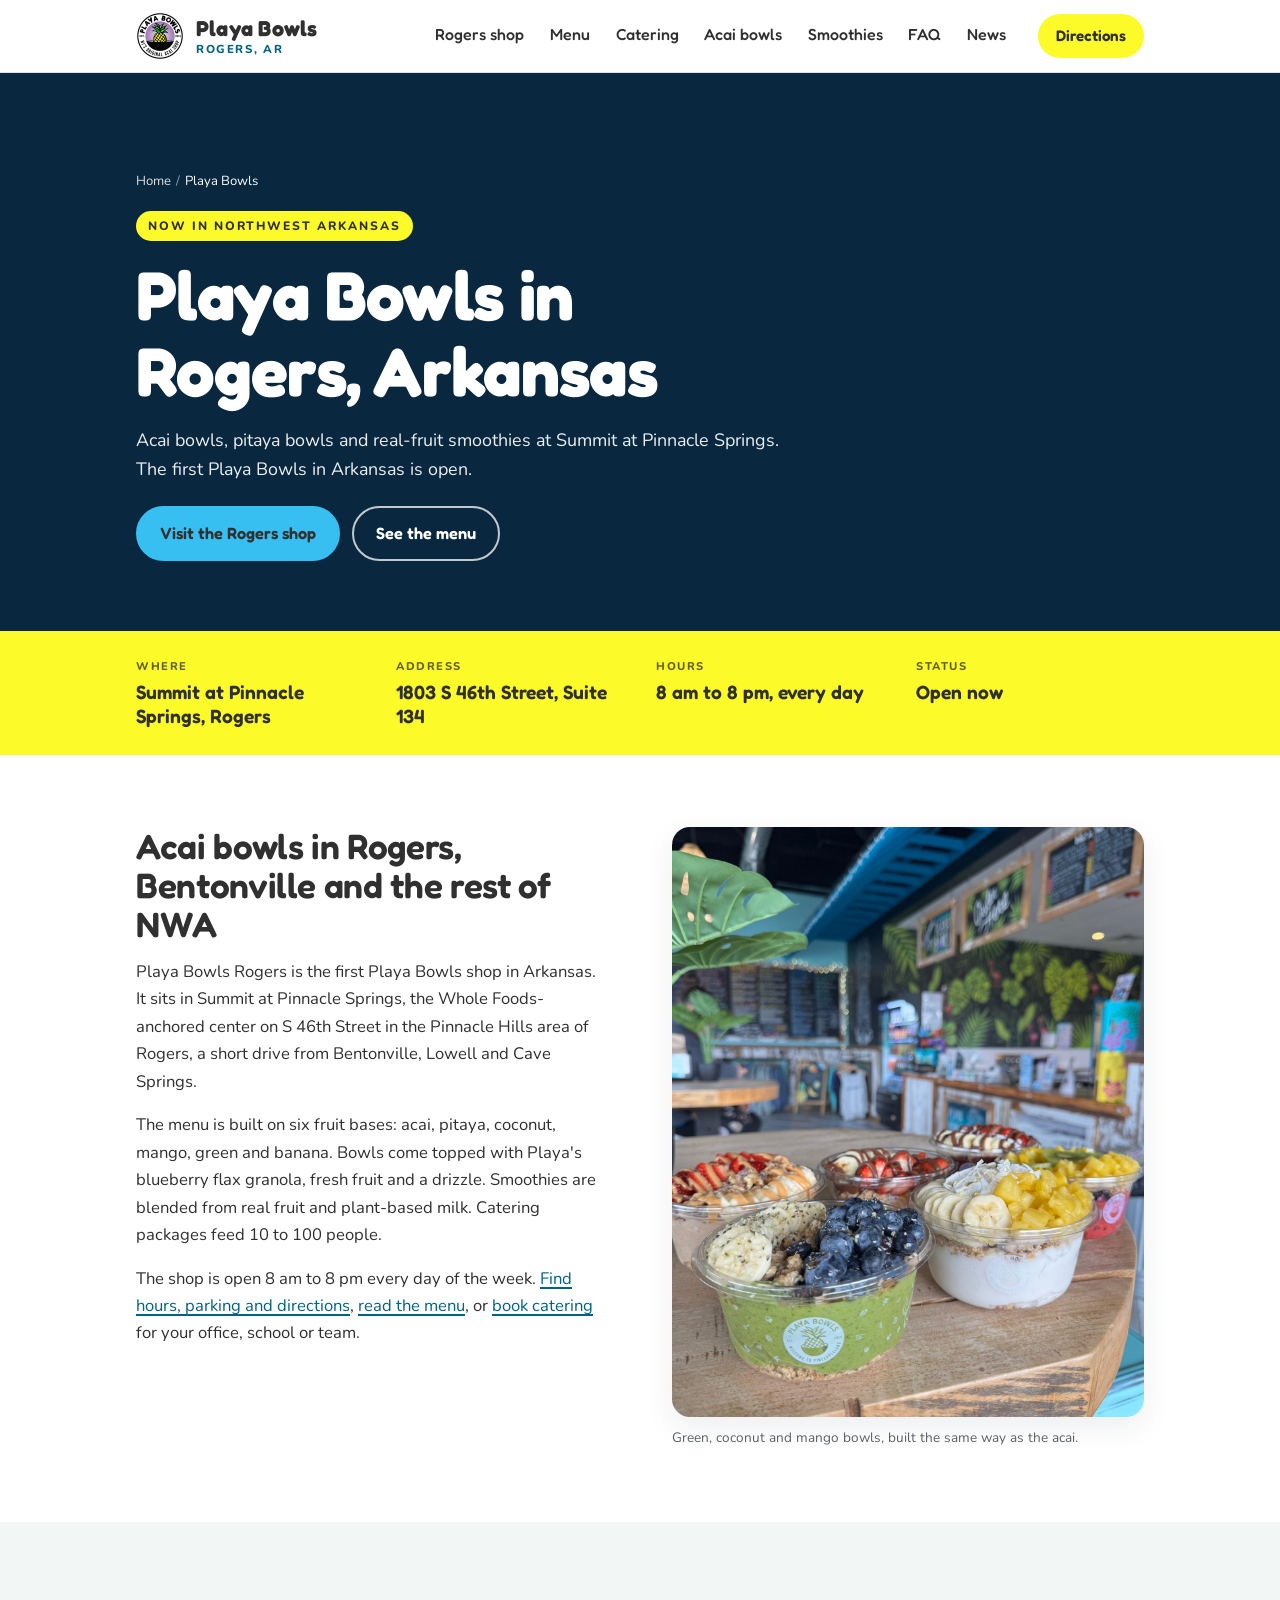
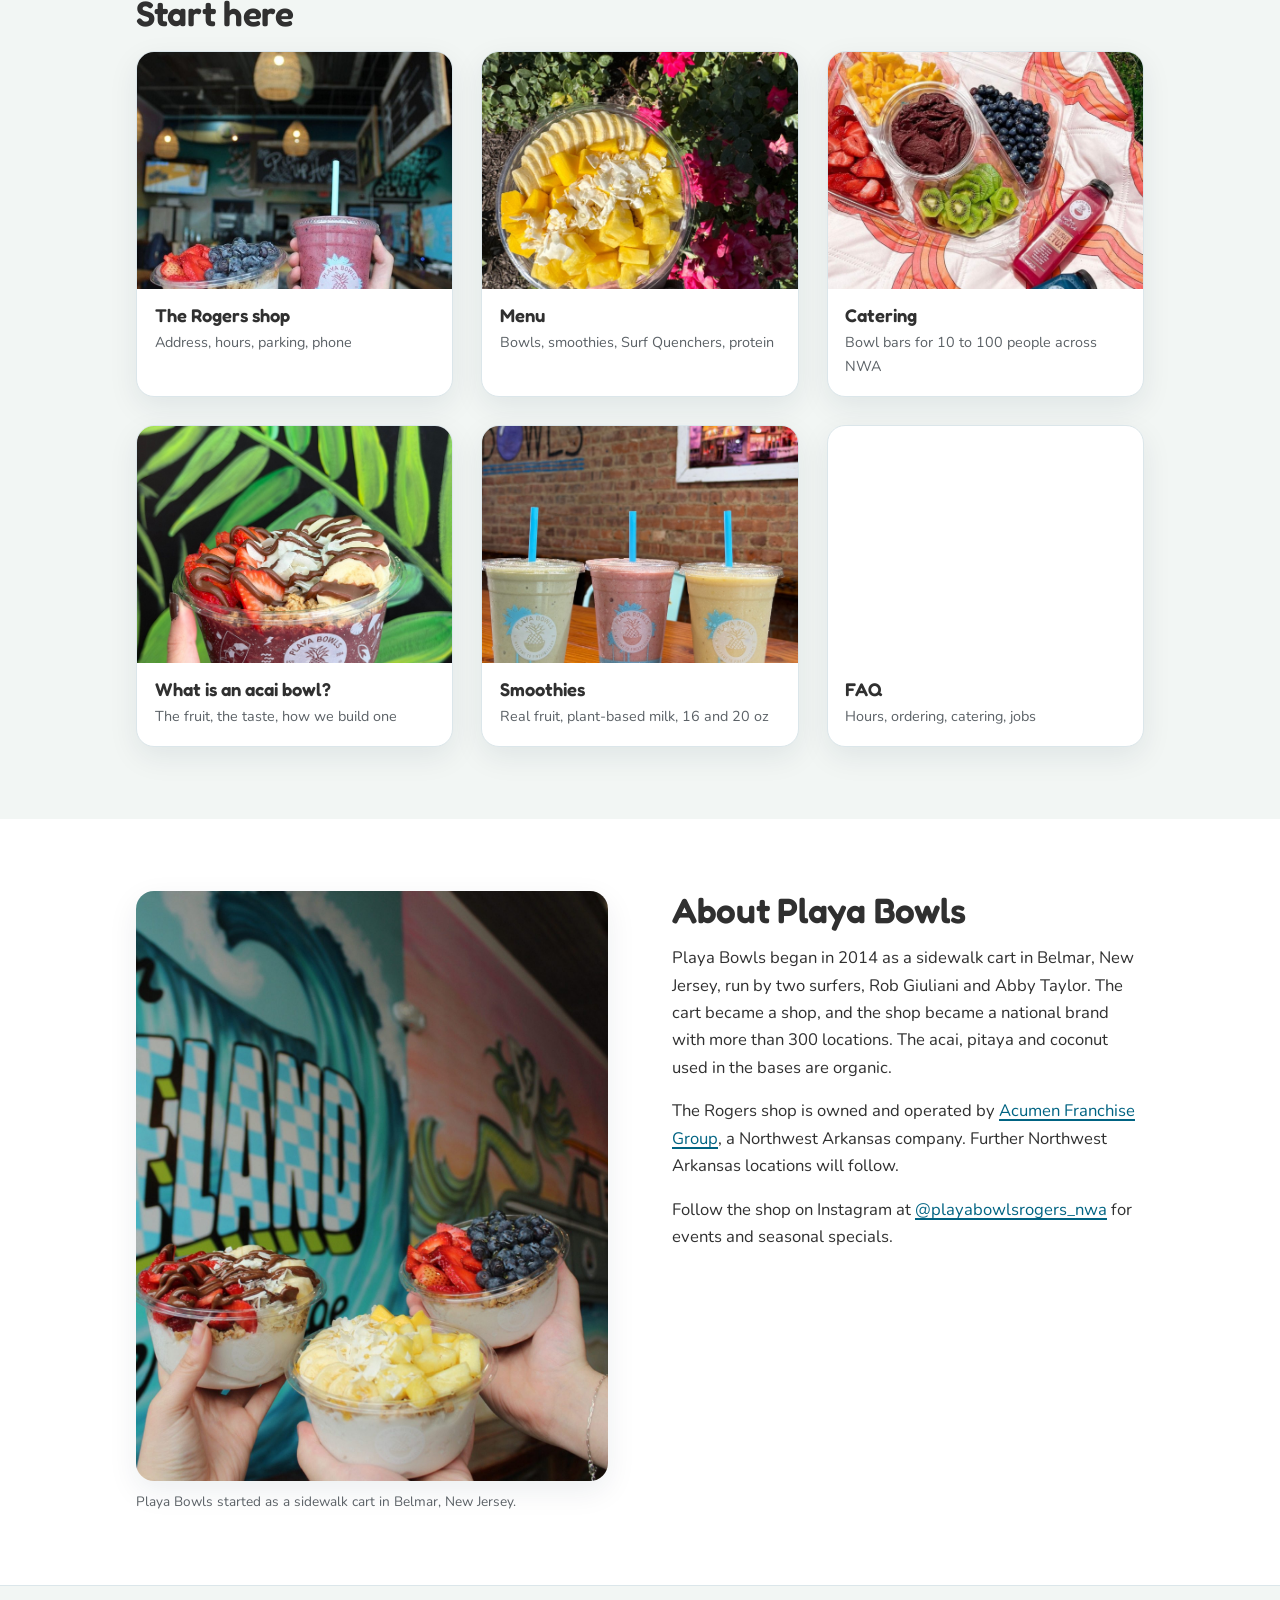
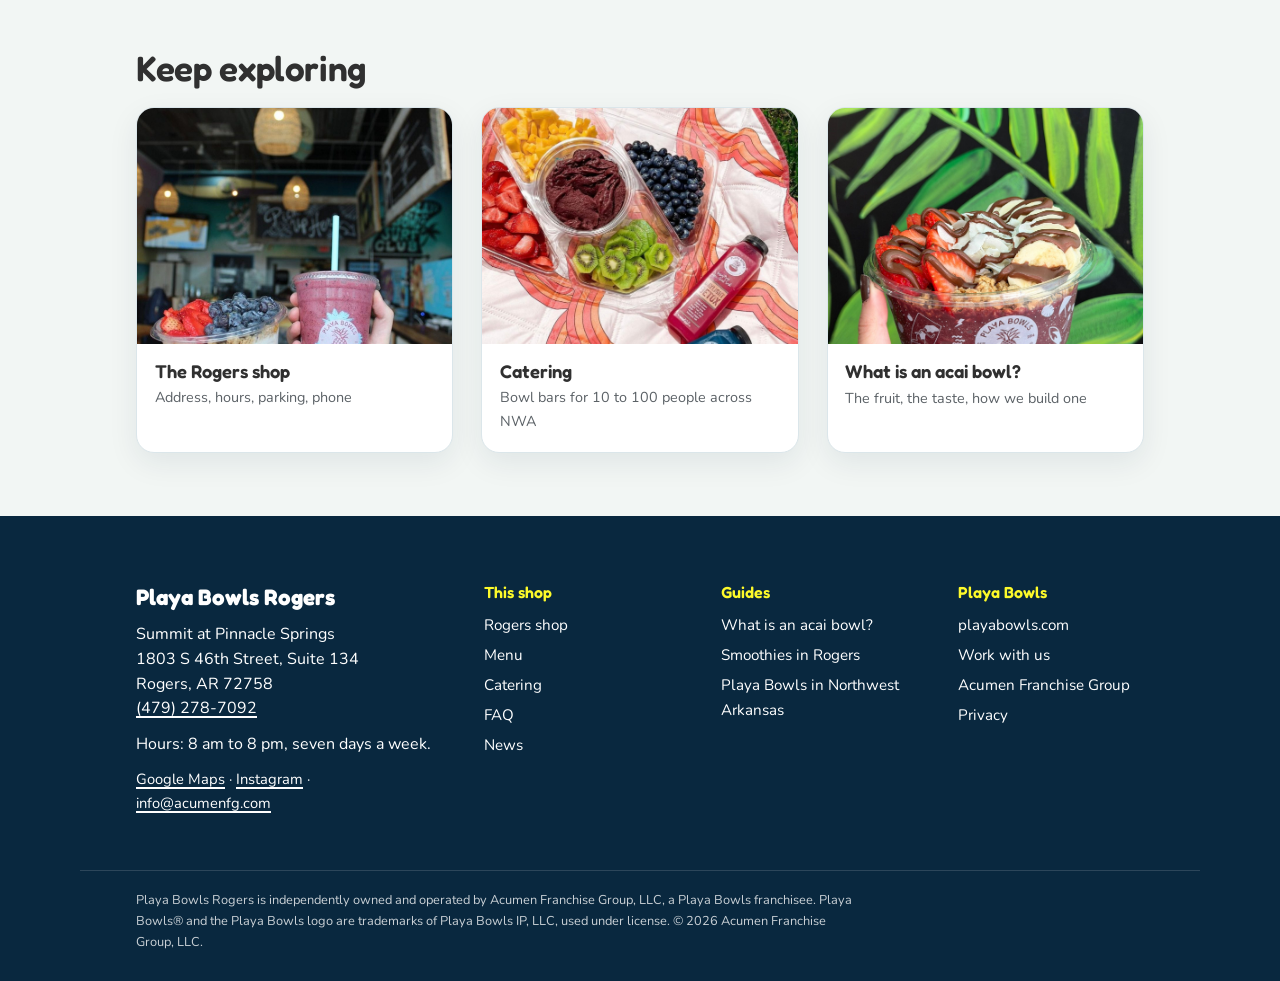
==== commit eeb424a6: "Order page: a photo for every bowl and smoothie Co-Authored-By: Claude Fable 5.2 <noreply@anthropic." ====
--- a/playa-bowls/index.html
+++ b/playa-bowls/index.html
@@ -29,7 +29,7 @@
 <link rel="preconnect" href="https://fonts.googleapis.com">
 <link rel="preconnect" href="https://fonts.gstatic.com" crossorigin>
 <link href="https://fonts.googleapis.com/css2?family=Fredoka:wght@400;500;600;700&family=Nunito:ital,wght@0,400;0,600;0,700;0,800;1,400&display=swap" rel="stylesheet">
-<link rel="stylesheet" href="/playa-bowls/playa.css?v=20261119d">
+<link rel="stylesheet" href="/playa-bowls/playa.css?v=20261119e">
 <script type="application/ld+json">{"@context": "https://schema.org", "@type": "WebPage", "@id": "https://acumenfg.com/playa-bowls/", "url": "https://acumenfg.com/playa-bowls/", "name": "Playa Bowls in Northwest Arkansas", "description": "Playa Bowls shops in Northwest Arkansas, operated by Acumen Franchise Group.", "about": {"@id": "https://acumenfg.com/playa-bowls/rogers/#restaurant"}, "inLanguage": "en-US", "isPartOf": {"@type": "WebSite", "name": "Acumen Franchise Group", "url": "https://acumenfg.com/"}}</script>
 <script type="application/ld+json">{"@context": "https://schema.org", "@type": "BreadcrumbList", "itemListElement": [{"@type": "ListItem", "position": 1, "name": "Home", "item": "https://acumenfg.com/"}, {"@type": "ListItem", "position": 2, "name": "Playa Bowls", "item": "https://acumenfg.com/playa-bowls/"}]}</script>
 </head>
--- a/playa-bowls/playa.css
+++ b/playa-bowls/playa.css
@@ -190,7 +190,8 @@
 
 /* menu rows */
 .co-list{list-style:none;margin:.6rem 0 0;border-top:1px solid var(--line)}
-.co-item{display:grid;grid-template-columns:minmax(0,1fr) auto;grid-template-areas:"name price" "build build" "mac act";gap:2px 16px;align-items:center;padding:16px 0;border-bottom:1px solid var(--line)}
+.co-item{display:grid;grid-template-columns:96px minmax(0,1fr) auto;grid-template-areas:"img name price" "img build build" "img mac act";gap:2px 16px;align-items:center;padding:14px 0;border-bottom:1px solid var(--line)}
+.co-pic{grid-area:img;width:96px;height:96px;object-fit:contain;align-self:center}
 .co-item h3{grid-area:name;margin:0;font-size:1.12rem}
 .co-item>.co-price{grid-area:price;justify-self:end}
 .co-price{font:600 1.05rem var(--display);font-variant-numeric:tabular-nums}
@@ -324,7 +325,10 @@
 .co-dlg::backdrop{background:rgba(9,40,63,.55)}
 @keyframes co-in{from{opacity:0;transform:translateY(14px)}}
 .co-d{display:flex;flex-direction:column;min-height:0;width:100%}
-.co-d-head{display:flex;justify-content:space-between;align-items:flex-start;gap:12px;padding:20px 22px 10px}
+.co-d-head{display:flex;align-items:center;gap:14px;padding:16px 22px 10px}
+.co-d-img{flex:none;width:76px;height:76px;object-fit:contain}
+.co-d-ttl{flex:1;min-width:0}
+.co-d-head .co-x{align-self:flex-start}
 .co-d-head h2{font-size:1.5rem;margin:0}
 .co-d-head p{font-size:.9rem;color:var(--ink-soft);margin:.25rem 0 0}
 .co-x{flex:none;width:40px;height:40px;border-radius:50%;border:0;background:var(--paper);color:var(--ink);cursor:pointer;display:grid;place-items:center}
@@ -381,7 +385,8 @@
   .co-done{grid-template-columns:minmax(0,1fr)}
 }
 @media (max-width:620px){
-  .co-item{grid-template-areas:"name price" "build build" "mac mac" "act act";gap:2px 12px}
+  .co-item{grid-template-columns:72px minmax(0,1fr) auto;grid-template-areas:"img name price" "img build build" "mac mac mac" "act act act";gap:2px 12px}
+  .co-pic{width:72px;height:72px;align-self:start}
   .co-mac{grid-template-columns:repeat(4,auto);justify-content:space-between;gap:2px 8px;margin-bottom:10px}
   .co-btn{min-height:44px}
   .co-filter{flex-wrap:nowrap;overflow-x:auto;margin-right:calc(-1 * clamp(20px,4.5vw,56px));padding:0 20px 6px 0;scrollbar-width:none}
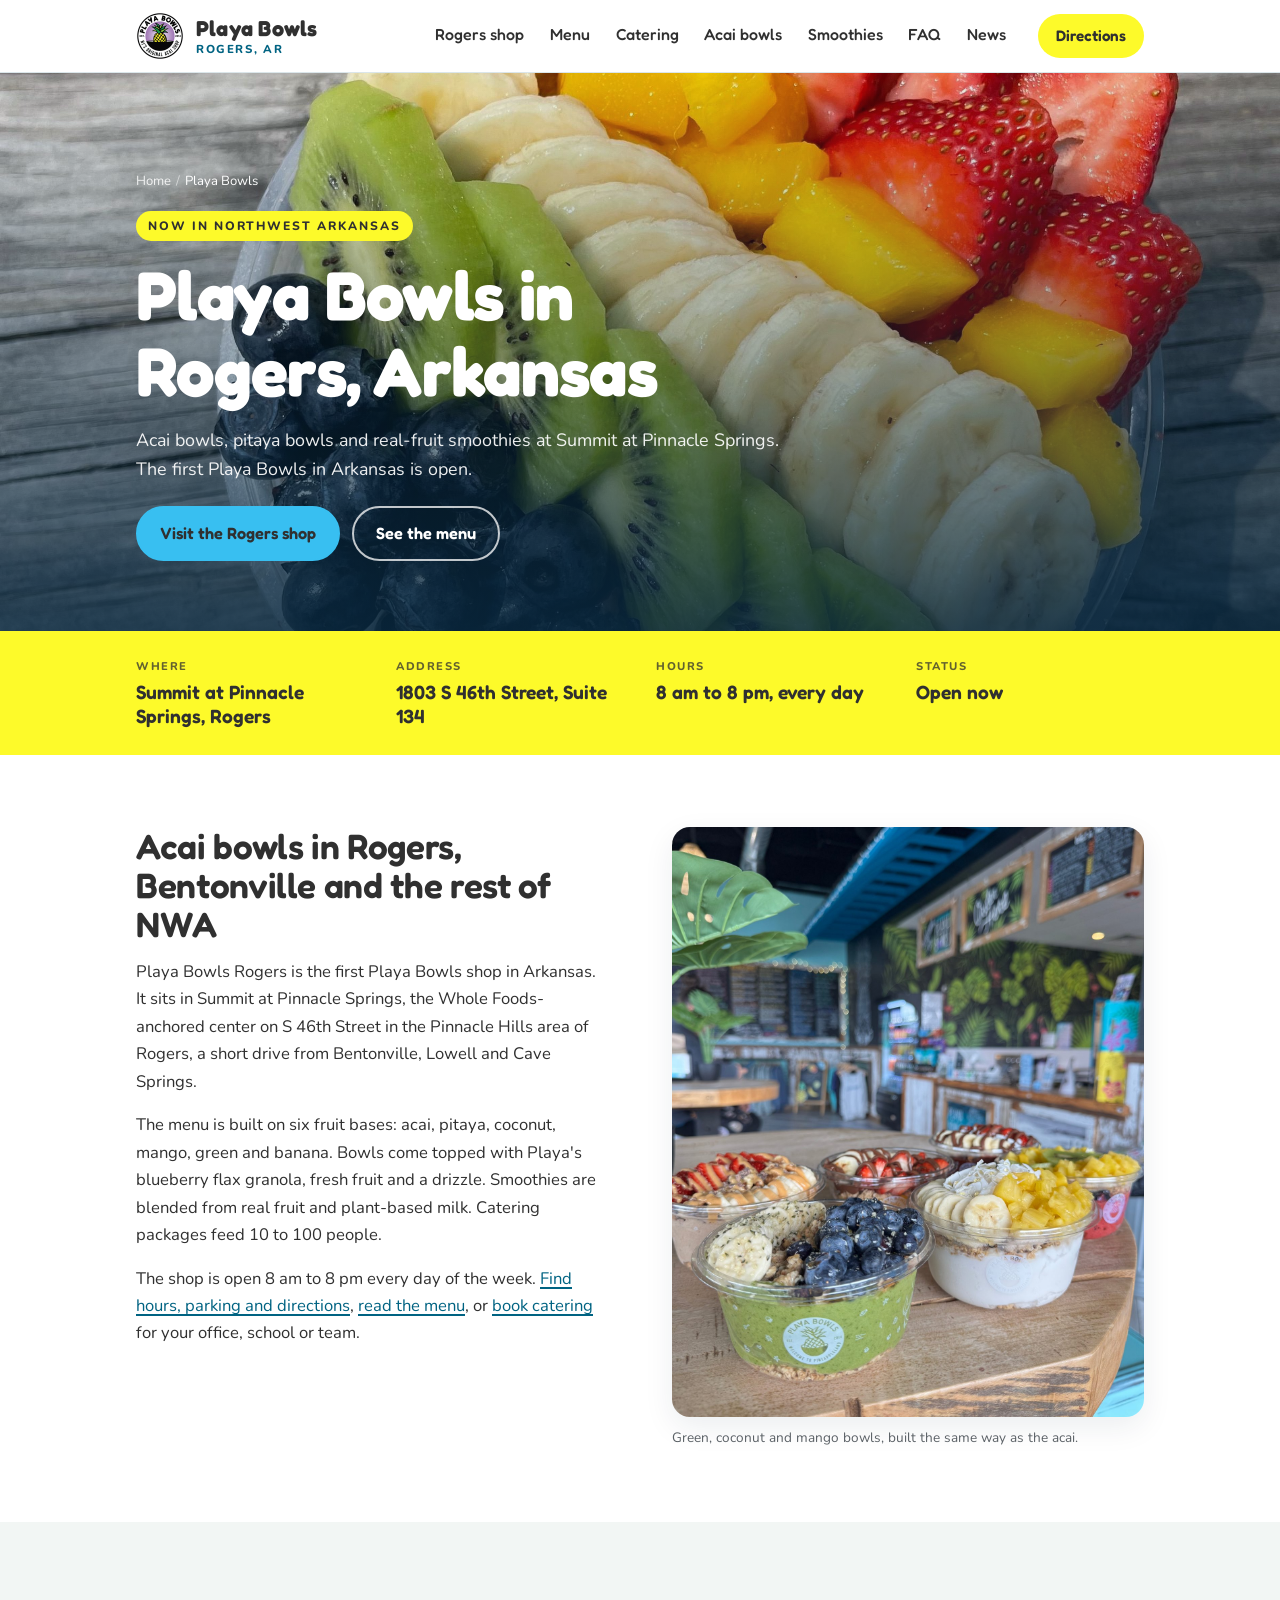
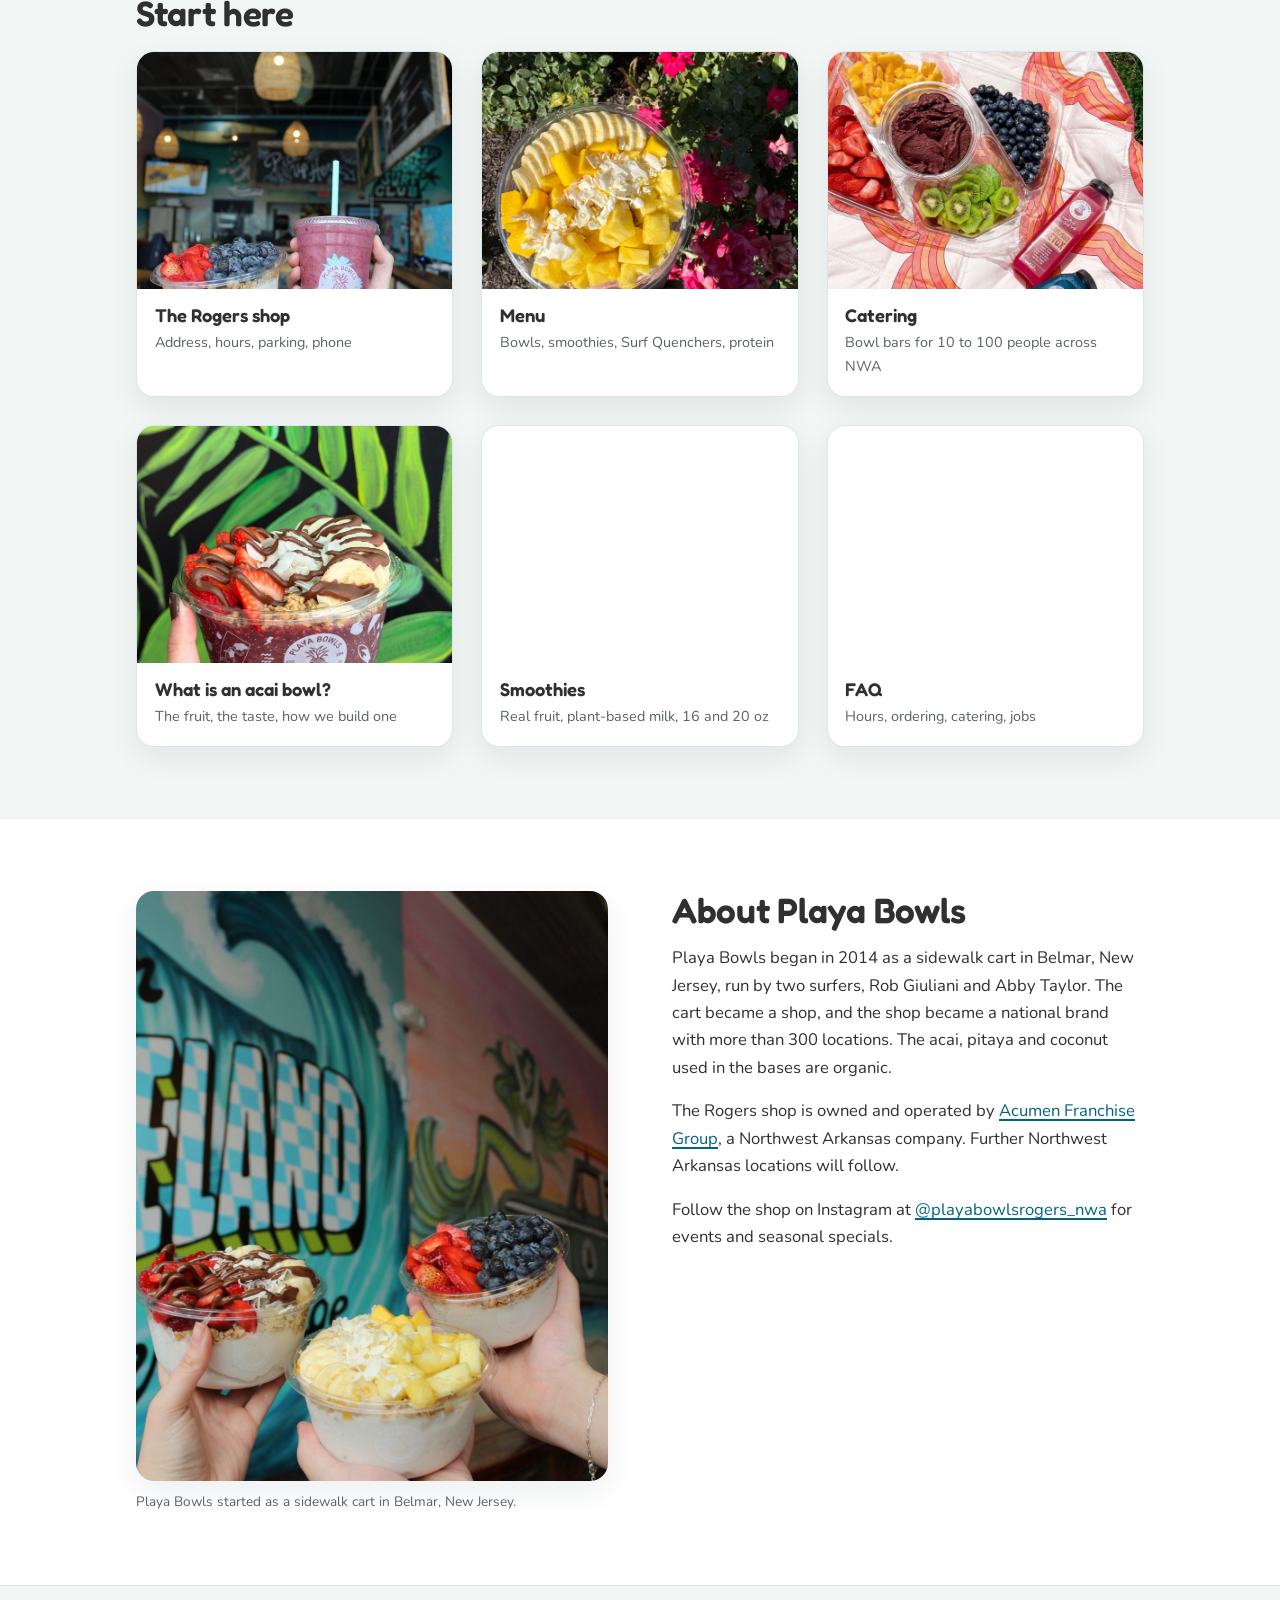
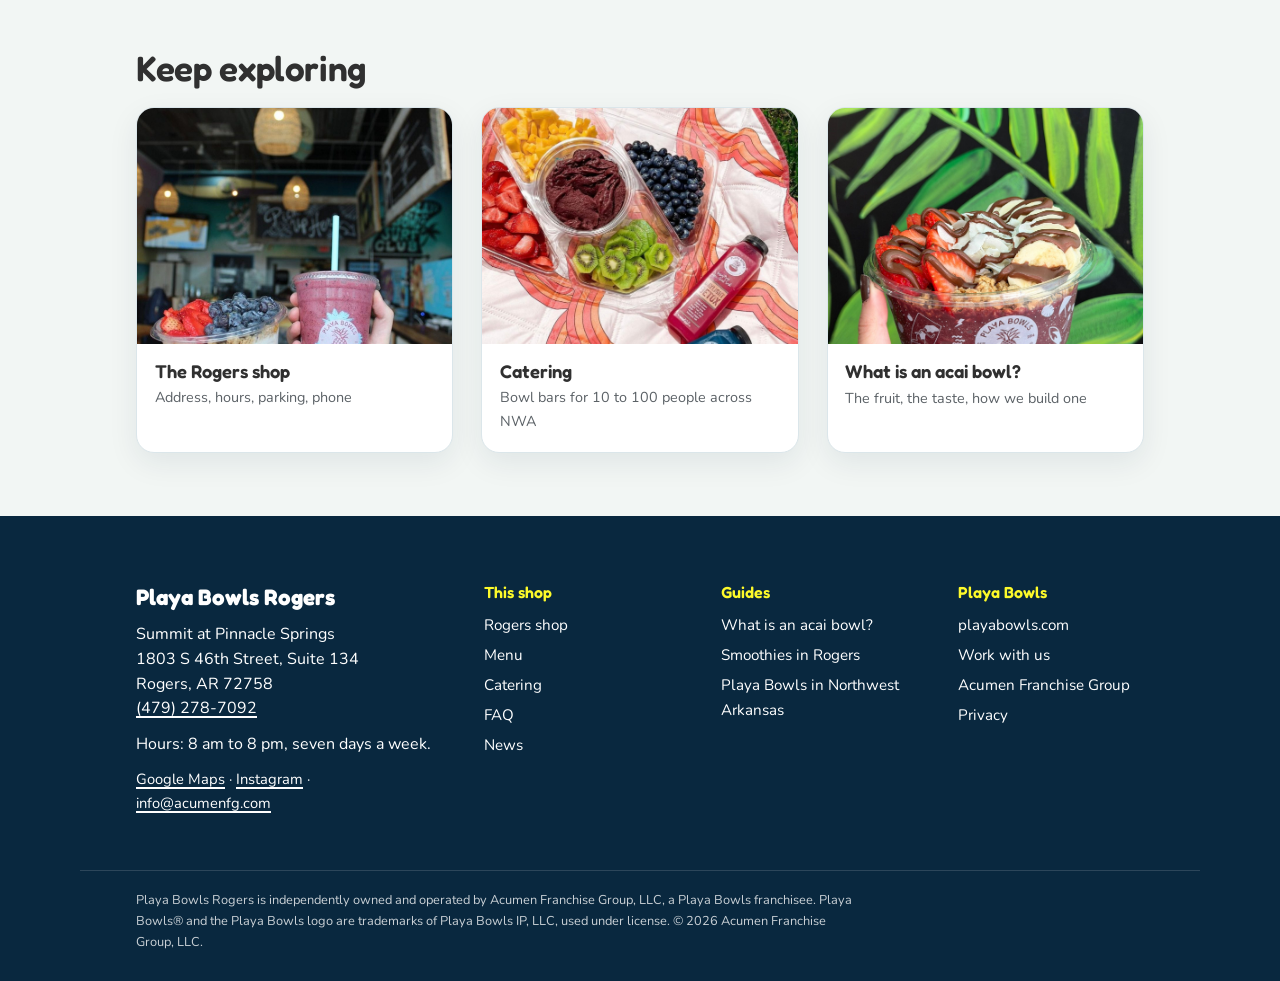
==== commit 2236fc24: "Order page: fix the in-order badge overlapping the macros Co-Authored-By: Claude Fable 5.2 <noreply@" ====
--- a/playa-bowls/index.html
+++ b/playa-bowls/index.html
@@ -29,7 +29,7 @@
 <link rel="preconnect" href="https://fonts.googleapis.com">
 <link rel="preconnect" href="https://fonts.gstatic.com" crossorigin>
 <link href="https://fonts.googleapis.com/css2?family=Fredoka:wght@400;500;600;700&family=Nunito:ital,wght@0,400;0,600;0,700;0,800;1,400&display=swap" rel="stylesheet">
-<link rel="stylesheet" href="/playa-bowls/playa.css?v=20261119e">
+<link rel="stylesheet" href="/playa-bowls/playa.css?v=20261119f">
 <script type="application/ld+json">{"@context": "https://schema.org", "@type": "WebPage", "@id": "https://acumenfg.com/playa-bowls/", "url": "https://acumenfg.com/playa-bowls/", "name": "Playa Bowls in Northwest Arkansas", "description": "Playa Bowls shops in Northwest Arkansas, operated by Acumen Franchise Group.", "about": {"@id": "https://acumenfg.com/playa-bowls/rogers/#restaurant"}, "inLanguage": "en-US", "isPartOf": {"@type": "WebSite", "name": "Acumen Franchise Group", "url": "https://acumenfg.com/"}}</script>
 <script type="application/ld+json">{"@context": "https://schema.org", "@type": "BreadcrumbList", "itemListElement": [{"@type": "ListItem", "position": 1, "name": "Home", "item": "https://acumenfg.com/"}, {"@type": "ListItem", "position": 2, "name": "Playa Bowls", "item": "https://acumenfg.com/playa-bowls/"}]}</script>
 </head>
--- a/playa-bowls/playa.css
+++ b/playa-bowls/playa.css
@@ -190,18 +190,20 @@
 
 /* menu rows */
 .co-list{list-style:none;margin:.6rem 0 0;border-top:1px solid var(--line)}
-.co-item{display:grid;grid-template-columns:96px minmax(0,1fr) auto;grid-template-areas:"img name price" "img build build" "img mac act";gap:2px 16px;align-items:center;padding:14px 0;border-bottom:1px solid var(--line)}
+.co-item{display:grid;grid-template-columns:96px minmax(0,1fr) auto;grid-template-areas:"img name price" "img build build" "img foot foot";gap:2px 16px;align-items:center;padding:14px 0;border-bottom:1px solid var(--line)}
 .co-pic{grid-area:img;width:96px;height:96px;object-fit:contain;align-self:center}
-.co-item h3{grid-area:name;margin:0;font-size:1.12rem}
+.co-name{grid-area:name;display:flex;flex-wrap:wrap;align-items:center;gap:4px 10px;min-width:0}
+.co-item h3{margin:0;font-size:1.12rem}
 .co-item>.co-price{grid-area:price;justify-self:end}
 .co-price{font:600 1.05rem var(--display);font-variant-numeric:tabular-nums}
 .co-build{grid-area:build;font-size:.9rem;color:var(--ink-soft);margin:0 0 8px;max-width:62ch}
-.co-mac{grid-area:mac;display:grid;grid-template-columns:repeat(4,max-content);gap:2px 16px;font-size:.86rem;color:var(--ink-soft);margin:0;font-variant-numeric:tabular-nums}
+.co-foot{grid-area:foot;display:flex;flex-wrap:wrap;align-items:center;justify-content:space-between;gap:10px 16px;min-width:0}
+.co-mac{display:flex;flex-wrap:wrap;gap:2px 16px;font-size:.86rem;color:var(--ink-soft);margin:0;font-variant-numeric:tabular-nums}
 .co-mac span{white-space:nowrap}
 .co-mac b{color:var(--ink);font-weight:800}
 .co-mac .pro,.co-mac .pro b{color:var(--teal)}
-.co-item-act{grid-area:act;display:flex;align-items:center;justify-content:flex-end;gap:8px;flex-wrap:wrap}
-.co-incart{font-size:.8rem;font-weight:800;color:var(--teal);white-space:nowrap}
+.co-item-act{display:flex;align-items:center;justify-content:flex-end;gap:8px;flex-wrap:wrap;margin-left:auto}
+.co-incart{font-size:.76rem;font-weight:800;color:#fff;background:var(--teal);border-radius:999px;padding:2px 9px;white-space:nowrap;font-variant-numeric:tabular-nums}
 .co-btn{font:600 .92rem var(--display);min-height:40px;padding:8px 18px;border-radius:999px;border:1.5px solid var(--blue);background:var(--blue);color:var(--ink);cursor:pointer;transition:background .15s,border-color .15s,color .15s}
 .co-btn:hover{background:var(--aqua);border-color:var(--aqua)}
 .co-btn:active{transform:translateY(1px)}
@@ -385,9 +387,10 @@
   .co-done{grid-template-columns:minmax(0,1fr)}
 }
 @media (max-width:620px){
-  .co-item{grid-template-columns:72px minmax(0,1fr) auto;grid-template-areas:"img name price" "img build build" "mac mac mac" "act act act";gap:2px 12px}
+  .co-item{grid-template-columns:72px minmax(0,1fr) auto;grid-template-areas:"img name price" "img build build" "foot foot foot";gap:2px 12px}
   .co-pic{width:72px;height:72px;align-self:start}
-  .co-mac{grid-template-columns:repeat(4,auto);justify-content:space-between;gap:2px 8px;margin-bottom:10px}
+  .co-foot{margin-top:8px}
+  .co-mac{width:100%;justify-content:space-between;gap:2px 8px}
   .co-btn{min-height:44px}
   .co-filter{flex-wrap:nowrap;overflow-x:auto;margin-right:calc(-1 * clamp(20px,4.5vw,56px));padding:0 20px 6px 0;scrollbar-width:none}
   .co-filter::-webkit-scrollbar{display:none}
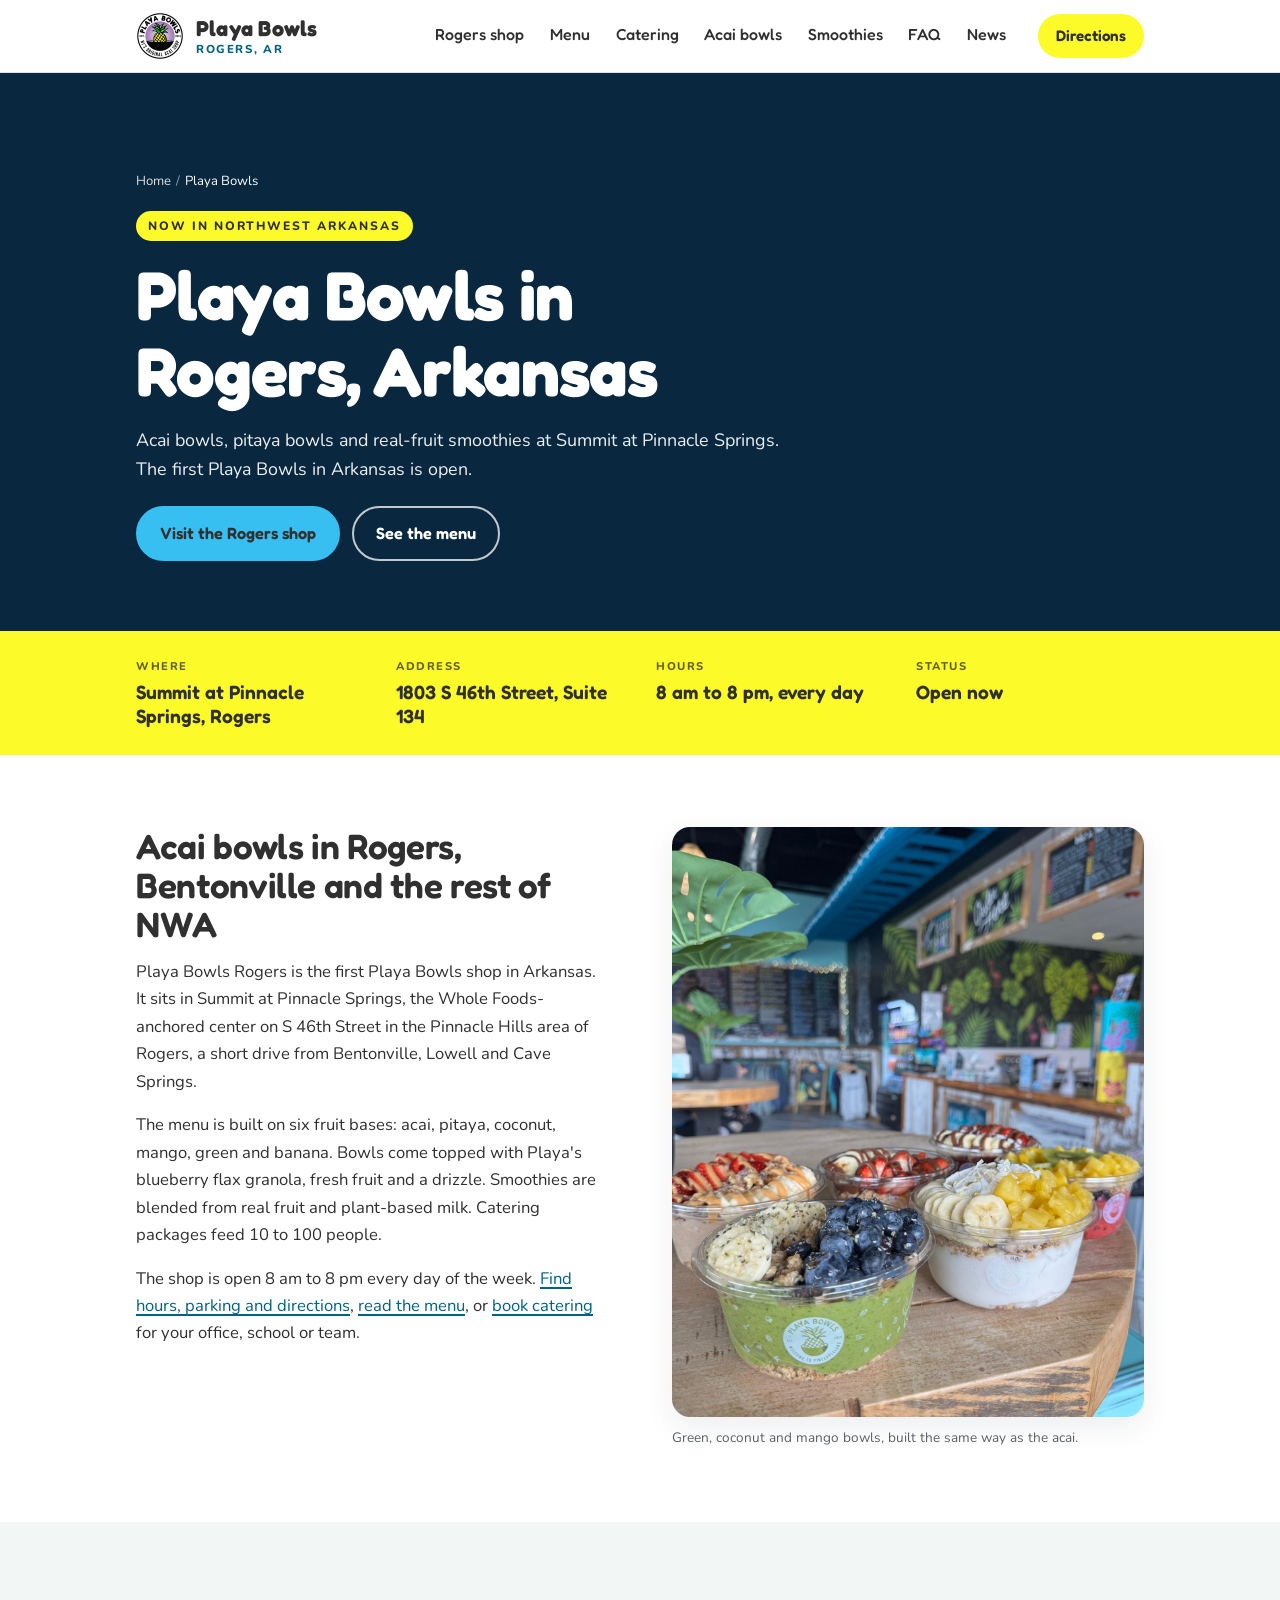
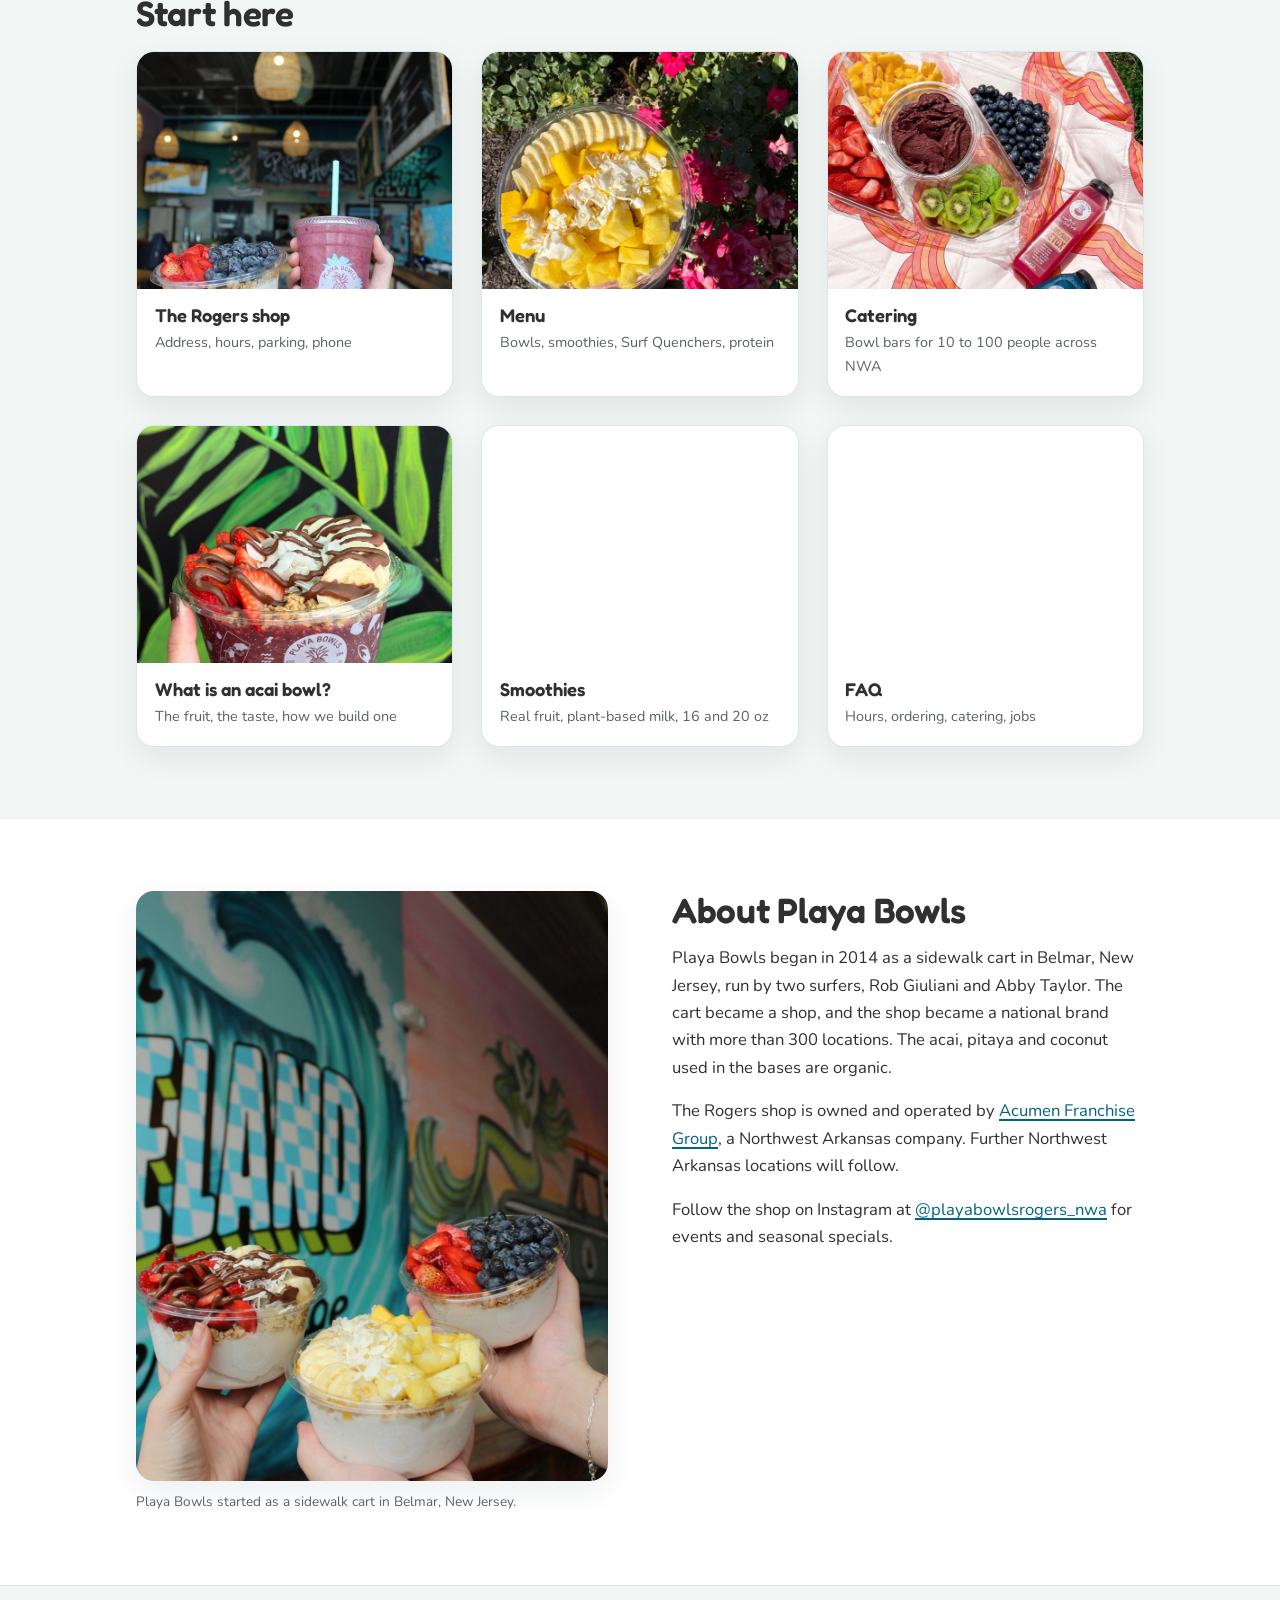
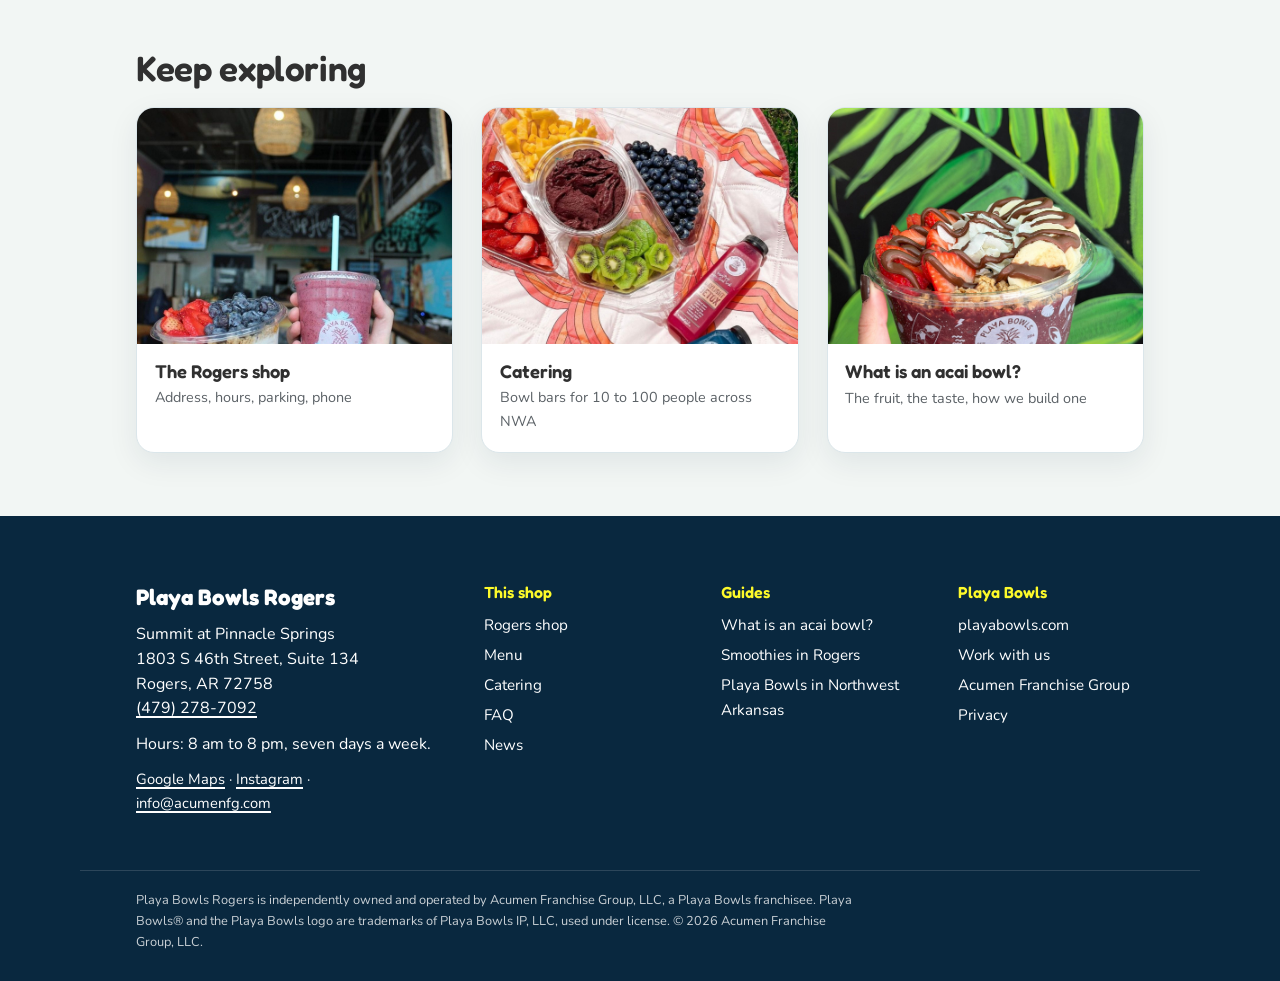
==== commit ae311a9e: "Order page: review fixes (Central lead time, frozen send, resend key, limits, field lengths, full qu" ====
--- a/playa-bowls/index.html
+++ b/playa-bowls/index.html
@@ -29,7 +29,7 @@
 <link rel="preconnect" href="https://fonts.googleapis.com">
 <link rel="preconnect" href="https://fonts.gstatic.com" crossorigin>
 <link href="https://fonts.googleapis.com/css2?family=Fredoka:wght@400;500;600;700&family=Nunito:ital,wght@0,400;0,600;0,700;0,800;1,400&display=swap" rel="stylesheet">
-<link rel="stylesheet" href="/playa-bowls/playa.css?v=20261119f">
+<link rel="stylesheet" href="/playa-bowls/playa.css?v=20261120b">
 <script type="application/ld+json">{"@context": "https://schema.org", "@type": "WebPage", "@id": "https://acumenfg.com/playa-bowls/", "url": "https://acumenfg.com/playa-bowls/", "name": "Playa Bowls in Northwest Arkansas", "description": "Playa Bowls shops in Northwest Arkansas, operated by Acumen Franchise Group.", "about": {"@id": "https://acumenfg.com/playa-bowls/rogers/#restaurant"}, "inLanguage": "en-US", "isPartOf": {"@type": "WebSite", "name": "Acumen Franchise Group", "url": "https://acumenfg.com/"}}</script>
 <script type="application/ld+json">{"@context": "https://schema.org", "@type": "BreadcrumbList", "itemListElement": [{"@type": "ListItem", "position": 1, "name": "Home", "item": "https://acumenfg.com/"}, {"@type": "ListItem", "position": 2, "name": "Playa Bowls", "item": "https://acumenfg.com/playa-bowls/"}]}</script>
 </head>
--- a/playa-bowls/playa.css
+++ b/playa-bowls/playa.css
@@ -161,108 +161,142 @@
 }
 @media (prefers-reduced-motion:reduce){html{scroll-behavior:auto}.card{transition:none}}
 
-/* catering order builder */
-.co-sec{padding-top:clamp(28px,5vh,56px)}
-.co{display:grid;grid-template-columns:minmax(0,1fr) 380px;gap:clamp(20px,3vw,44px);align-items:start;scroll-margin-top:84px;accent-color:var(--teal);caret-color:var(--teal);--edge:#7d949e;--bad:#a8221b;--bad-bg:#fdecea}
+/* catering order builder. Spacing steps: 4, 8, 12, 16, 20, 28. */
+.hero-plain:has(+ .co-sec) .hero-inner{padding-top:28px;padding-bottom:32px}
+.hero-plain:has(+ .co-sec) h1{max-width:none;font-size:clamp(1.9rem,3.8vw,2.8rem)}
+.hero-plain:has(+ .co-sec) .crumbs{margin-bottom:1rem}
+.hero-plain:has(+ .co-sec) .kicker{margin-bottom:.75rem}
+.hero-plain:has(+ .co-sec) .lede{margin:.75rem 0 0;max-width:66ch;font-size:1.05rem}
+.co-sec{padding:clamp(28px,4.5vh,44px) 0 clamp(48px,7vh,72px)}
+.co-info{padding:clamp(40px,6vh,64px) 0}
+.co-info h2{font-size:1.5rem;margin-bottom:.75rem}
+.co-info .list{margin-bottom:0}
+.co-info .list li{margin:.55rem 0}
+.co-info .list li:first-child{margin-top:0}
+.co-info .prose p{font-size:1rem}
+.co-info .prose p:last-child{margin-bottom:0}
+
+.co{display:grid;grid-template-columns:minmax(0,1fr) 350px;gap:clamp(24px,3.4vw,44px);align-items:start;scroll-margin-top:84px;line-height:1.45;accent-color:var(--teal);caret-color:var(--teal);--edge:#7d949e;--rule:#cfdce1;--bad:#a8221b;--bad-bg:#fdecea}
 .co ::selection,.co-dlg ::selection{background:var(--yellow);color:var(--ink)}
-.co h2{font-size:1.6rem;margin-bottom:.4rem}
+.co h2{font-size:1.5rem;margin:0}
 .co h2:focus,.co-dlg h2:focus{outline:0}
 .co-sr{position:absolute;width:1px;height:1px;overflow:hidden;clip:rect(0 0 0 0);white-space:nowrap}
 .co-main,.co-cart{min-width:0}
 .co-details{display:none}
 .co-step2 .co-menu{display:none}
 .co-step2 .co-details{display:block}
-
-/* toolbar */
-.co-tools{display:grid;grid-template-columns:minmax(0,1fr) auto;gap:10px;margin:1.1rem 0 .7rem}
-.co-search{position:relative;display:block}
-.co-search svg{position:absolute;left:13px;top:50%;transform:translateY(-50%);color:var(--ink-soft);pointer-events:none}
-.co-search input,.co-sort select{width:100%;height:44px;font:inherit;font-size:.95rem;border:1.5px solid var(--edge);border-radius:999px;background:var(--white);color:var(--ink)}
-.co-search input{padding:0 14px 0 40px}
+.co-fine{font-size:.88rem;color:var(--ink-soft);margin:0;max-width:64ch}
+
+/* search, sections, sort */
+.co-intro{font-size:.95rem;color:var(--ink-soft);margin:4px 0 0;max-width:62ch}
+.co-search{position:relative;display:block;margin-top:16px}
+.co-search svg{position:absolute;left:15px;top:50%;transform:translateY(-50%);color:var(--ink-soft);pointer-events:none}
+.co-search input{width:100%;height:46px;font:inherit;font-size:.98rem;padding:0 16px 0 44px;border:1.5px solid var(--edge);border-radius:999px;background:var(--white);color:var(--ink)}
 .co-search input::placeholder,.co-form ::placeholder,.co-label::placeholder,.co-dlg ::placeholder{color:#667379;opacity:1}
-.co-sort select{padding:0 34px 0 14px;font-weight:700;cursor:pointer;appearance:none;-webkit-appearance:none;background-image:url("data:image/svg+xml,%3Csvg xmlns='http://www.w3.org/2000/svg' viewBox='0 0 24 24' fill='none' stroke='%23303030' stroke-width='2.4' stroke-linecap='round' stroke-linejoin='round'%3E%3Cpath d='M6 9l6 6 6-6'/%3E%3C/svg%3E");background-repeat:no-repeat;background-position:right 12px center;background-size:16px}
-.co-filter{display:flex;gap:8px;flex-wrap:wrap;margin:0 0 .4rem}
-.co-filter button{font:600 .9rem var(--display);min-height:36px;padding:6px 14px;border-radius:999px;border:1.5px solid var(--line);background:var(--white);color:var(--ink);cursor:pointer;white-space:nowrap;transition:background .15s,border-color .15s}
-.co-filter button:hover{border-color:var(--navy)}
-.co-filter button[aria-pressed="true"]{background:var(--navy);border-color:var(--navy);color:#fff}
-.co-count{margin:.2rem 0 0;min-height:0}
-.co-count:empty{display:none}
+.co-tabs{display:flex;gap:clamp(18px,3vw,32px);margin-top:20px;border-bottom:1px solid var(--rule)}
+.co-tabs button{display:inline-flex;align-items:baseline;gap:7px;font:600 1.1rem/1.2 var(--display);padding:10px 0 11px;margin-bottom:-1px;border:0;border-bottom:3px solid transparent;border-radius:0;background:none;color:var(--ink-soft);cursor:pointer;white-space:nowrap;transition:color .15s,border-color .15s}
+.co-tabs button:hover{color:var(--ink)}
+.co-tabs button[aria-pressed="true"]{color:var(--ink);border-bottom-color:var(--pink)}
+.co-tabs small{font:800 .76rem var(--body);color:var(--ink-soft);font-variant-numeric:tabular-nums}
+.co-sub{display:flex;flex-wrap:wrap;gap:8px;margin-top:12px}
+.co-sub[hidden]{display:none}
+.co-sub button{font:700 .86rem/1 var(--body);height:34px;padding:0 13px;border-radius:999px;border:1.5px solid var(--rule);background:var(--white);color:var(--ink);cursor:pointer;white-space:nowrap;transition:background .15s,border-color .15s,color .15s}
+.co-sub button:hover{border-color:var(--navy)}
+.co-sub button[aria-pressed="true"]{background:var(--navy);border-color:var(--navy);color:#fff}
+.co-listbar{display:flex;flex-wrap:wrap;align-items:center;justify-content:space-between;gap:8px 12px;margin-top:16px}
+.co-count{font-size:.9rem;font-weight:700;color:var(--ink-soft);margin:0}
+.co-sort{display:inline-flex;align-items:center;gap:6px;height:38px;padding:0 2px 0 12px;margin-left:auto;border:1.5px solid var(--rule);border-radius:999px;background:var(--white);font-size:.88rem;font-weight:700;color:var(--ink-soft);cursor:pointer;white-space:nowrap;transition:border-color .15s}
+.co-sort:hover{border-color:var(--navy)}
+.co-sort:focus-within{outline:3px solid var(--pink);outline-offset:2px}
+.co-sort svg{flex:none;color:var(--ink)}
+.co-sort select{font:inherit;font-weight:800;color:var(--ink);height:34px;padding:0 30px 0 2px;border:0;border-radius:999px;cursor:pointer;appearance:none;-webkit-appearance:none;background:transparent url("data:image/svg+xml,%3Csvg xmlns='http://www.w3.org/2000/svg' viewBox='0 0 24 24' fill='none' stroke='%23303030' stroke-width='2.4' stroke-linecap='round' stroke-linejoin='round'%3E%3Cpath d='M6 9l6 6 6-6'/%3E%3C/svg%3E") no-repeat right 10px center/14px}
+.co-sort select:focus{outline:0}
 
 /* menu rows */
-.co-list{list-style:none;margin:.6rem 0 0;border-top:1px solid var(--line)}
-.co-item{display:grid;grid-template-columns:96px minmax(0,1fr) auto;grid-template-areas:"img name price" "img build build" "img foot foot";gap:2px 16px;align-items:center;padding:14px 0;border-bottom:1px solid var(--line)}
-.co-pic{grid-area:img;width:96px;height:96px;object-fit:contain;align-self:center}
-.co-name{grid-area:name;display:flex;flex-wrap:wrap;align-items:center;gap:4px 10px;min-width:0}
-.co-item h3{margin:0;font-size:1.12rem}
-.co-item>.co-price{grid-area:price;justify-self:end}
-.co-price{font:600 1.05rem var(--display);font-variant-numeric:tabular-nums}
-.co-build{grid-area:build;font-size:.9rem;color:var(--ink-soft);margin:0 0 8px;max-width:62ch}
-.co-foot{grid-area:foot;display:flex;flex-wrap:wrap;align-items:center;justify-content:space-between;gap:10px 16px;min-width:0}
-.co-mac{display:flex;flex-wrap:wrap;gap:2px 16px;font-size:.86rem;color:var(--ink-soft);margin:0;font-variant-numeric:tabular-nums}
-.co-mac span{white-space:nowrap}
-.co-mac b{color:var(--ink);font-weight:800}
-.co-mac .pro,.co-mac .pro b{color:var(--teal)}
-.co-item-act{display:flex;align-items:center;justify-content:flex-end;gap:8px;flex-wrap:wrap;margin-left:auto}
-.co-incart{font-size:.76rem;font-weight:800;color:#fff;background:var(--teal);border-radius:999px;padding:2px 9px;white-space:nowrap;font-variant-numeric:tabular-nums}
-.co-btn{font:600 .92rem var(--display);min-height:40px;padding:8px 18px;border-radius:999px;border:1.5px solid var(--blue);background:var(--blue);color:var(--ink);cursor:pointer;transition:background .15s,border-color .15s,color .15s}
+.co-list{margin-top:12px}
+.co-group+.co-group{margin-top:28px}
+.co-gh{display:flex;align-items:baseline;gap:8px;font:600 1.15rem/1.2 var(--display);letter-spacing:-.01em;color:var(--navy);margin:0;padding:4px 0 8px}
+.co-gh small{font:800 .76rem var(--body);letter-spacing:0;color:var(--ink-soft);font-variant-numeric:tabular-nums}
+.co-rows{list-style:none;margin:0;border-top:1px solid var(--rule)}
+.co-gh:not(.co-sr)+.co-rows{border-top:2px solid var(--navy)}
+.co-item{display:grid;grid-template-columns:88px minmax(0,1fr) auto;grid-template-areas:"img name price" "img build build" "img foot foot";column-gap:16px;align-items:start;padding:16px 0;border-bottom:1px solid var(--rule)}
+.co-pic{grid-area:img;width:88px;height:88px;object-fit:contain;align-self:center}
+.co-name{grid-area:name;display:flex;flex-wrap:wrap;align-items:center;gap:6px 10px;min-width:0;min-height:30px}
+.co-item h4{font:600 1.12rem/1.25 var(--display);letter-spacing:-.01em;margin:0}
+.co-name .co-seg{margin-left:auto}
+.co-price{font:600 1.05rem var(--display);font-variant-numeric:tabular-nums;white-space:nowrap}
+.co-item>.co-price{grid-area:price;justify-self:end;line-height:30px}
+.co-build{grid-area:build;font-size:.9rem;color:var(--ink-soft);margin:2px 0 0;max-width:60ch}
+.co-foot{grid-area:foot;display:flex;flex-wrap:wrap;align-items:center;justify-content:space-between;gap:12px 16px;margin-top:12px;min-width:0}
+.co-mac{display:grid;grid-template-columns:repeat(4,60px);gap:0 4px;margin:0;font-size:.76rem;line-height:1.2;color:var(--ink-soft)}
+.co-mac span{display:flex;flex-direction:column;gap:1px}
+.co-mac b{font:600 1.02rem/1.2 var(--display);color:var(--ink);font-variant-numeric:tabular-nums}
+.co-mac .pro b{color:var(--teal)}
+.co-item-act{display:flex;align-items:center;gap:8px;margin-left:auto}
+.co-incart{font-size:.76rem;font-weight:800;line-height:1.3;color:#fff;background:var(--teal);border-radius:999px;padding:2px 9px;white-space:nowrap;font-variant-numeric:tabular-nums}
+.co-btn{display:inline-flex;align-items:center;justify-content:center;gap:5px;height:40px;padding:0 18px;font:600 .92rem var(--display);border-radius:999px;border:1.5px solid var(--blue);background:var(--blue);color:var(--ink);cursor:pointer;white-space:nowrap;transition:background .15s,border-color .15s,color .15s}
+.co-btn svg{margin-left:-4px}
 .co-btn:hover{background:var(--aqua);border-color:var(--aqua)}
 .co-btn:active{transform:translateY(1px)}
-.co-btn-line{background:var(--white);border-color:var(--navy);color:var(--navy)}
-.co-btn-line:hover{background:var(--navy);border-color:var(--navy);color:#fff}
-.co-none{padding:28px 0;color:var(--ink-soft)}
+.co-btn-line{background:var(--white);border-color:var(--edge);color:var(--ink)}
+.co-btn-line:hover{background:var(--white);border-color:var(--navy);color:var(--navy)}
+.co-none{padding:28px 0;margin:0;color:var(--ink-soft);border-top:1px solid var(--rule)}
 
 /* segmented control */
-.co-seg{display:inline-grid;grid-auto-flow:column;grid-auto-columns:1fr;padding:3px;border-radius:999px;background:var(--paper);border:1px solid var(--line)}
+.co-seg{display:inline-grid;grid-auto-flow:column;grid-auto-columns:1fr;padding:3px;border-radius:999px;background:var(--paper);border:1px solid var(--rule)}
 .co-seg label{position:relative;display:block;cursor:pointer}
 .co-seg input{position:absolute;inset:0;width:100%;height:100%;opacity:0;margin:0;cursor:pointer}
-.co-seg span{display:block;padding:7px 14px;border-radius:999px;font-size:.86rem;font-weight:700;text-align:center;color:var(--ink-soft);white-space:nowrap;transition:background .15s,color .15s}
+.co-seg span{display:block;padding:6px 14px;border-radius:999px;font-size:.86rem;font-weight:700;line-height:1.3;text-align:center;color:var(--ink-soft);white-space:nowrap;transition:background .15s,color .15s}
 .co-seg input:checked+span{background:var(--white);color:var(--ink);box-shadow:0 1px 3px rgba(9,40,63,.18)}
 .co-seg input:focus-visible+span{outline:3px solid var(--pink);outline-offset:1px}
 .co-seg input[value="-1"]:checked+span{background:var(--bad);color:#fff;box-shadow:none}
 .co-seg input[value="1"]:checked+span{background:var(--teal);color:#fff;box-shadow:none}
-.co-seg-sm span{padding:5px 11px;font-size:.8rem}
+.co-seg-sm span{padding:3px 10px;font-size:.78rem}
 
 /* order summary */
 .co-cart{position:sticky;top:84px;scroll-margin-top:84px}
 .co-cart-inner{background:var(--paper);border-radius:var(--r);padding:20px;display:flex;flex-direction:column;max-height:calc(100vh - 104px)}
-.co-cart-head{display:flex;align-items:baseline;justify-content:space-between;gap:12px}
-.co-lines{list-style:none;display:flex;flex-direction:column;gap:10px;overflow:auto;min-height:0;margin:6px -6px 0;padding:2px 6px;overscroll-behavior:contain;scrollbar-width:thin;scrollbar-color:var(--edge) transparent}
-.co-empty{font-size:.92rem;color:var(--ink-soft);padding:6px 0 2px}
-.co-line{background:var(--white);border-radius:12px;padding:12px;border:1px solid var(--line)}
-.co-line-top{display:flex;justify-content:space-between;gap:10px;align-items:baseline}
-.co-line-name{font:600 1rem var(--display)}
-.co-line-mods{font-size:.86rem;font-weight:700;color:var(--ink);margin:.15rem 0 0}
-.co-line-mac{font-size:.8rem;color:var(--ink-soft);margin:.15rem 0 0;font-variant-numeric:tabular-nums}
-.co-label{width:100%;margin-top:8px;padding:8px 11px;border:1.5px solid var(--edge);border-radius:10px;font:inherit;font-size:.9rem;background:var(--white);color:var(--ink)}
-.co-line-ctl{display:flex;gap:4px 14px;align-items:center;flex-wrap:wrap;margin-top:8px}
+.co-cart-head{display:flex;align-items:center;justify-content:space-between;gap:12px;min-height:32px}
+.co .co-cart h2{font-size:1.35rem}
+.co-lines{list-style:none;margin:12px -8px 0;padding:0 8px;overflow:auto;min-height:0;overscroll-behavior:contain;scrollbar-width:thin;scrollbar-color:var(--edge) transparent}
+.co-empty{padding:14px 0 2px;border-top:1px solid var(--rule);font-size:.92rem;color:var(--ink-soft)}
+.co-empty b{display:block;font:600 1rem/1.3 var(--display);color:var(--ink);margin-bottom:2px}
+.co-line{padding:14px 0;border-top:1px solid var(--rule)}
+.co-line-top{display:flex;justify-content:space-between;gap:12px;align-items:baseline}
+.co-line-name{font:600 1rem/1.3 var(--display)}
+.co-line-mods{font-size:.86rem;font-weight:700;color:var(--ink);margin:2px 0 0}
+.co-line-mac{font-size:.8rem;color:var(--ink-soft);margin:2px 0 0;font-variant-numeric:tabular-nums;text-wrap:balance}
+.co-label{display:block;width:100%;height:38px;margin-top:10px;padding:0 12px;border:1.5px solid var(--edge);border-radius:10px;font:inherit;font-size:.9rem;background:var(--white);color:var(--ink)}
+.co-line-ctl{display:flex;align-items:center;justify-content:space-between;gap:6px 12px;flex-wrap:wrap;margin-top:10px}
+.co-line-links{display:flex;gap:14px}
 .co-qty{display:inline-flex;align-items:center;border:1.5px solid var(--edge);border-radius:999px;background:var(--white);overflow:hidden}
-.co-qty button{width:34px;height:34px;border:0;background:transparent;color:var(--ink);cursor:pointer;display:grid;place-items:center}
+.co-qty button{width:32px;height:32px;border:0;background:transparent;color:var(--ink);cursor:pointer;display:grid;place-items:center}
 .co-qty button:hover{background:var(--paper)}
-.co-qty input{width:40px;height:34px;text-align:center;border:0;background:transparent;font:inherit;font-weight:800;font-size:.95rem;font-variant-numeric:tabular-nums;color:var(--ink);-moz-appearance:textfield;appearance:textfield}
+.co-qty input{width:36px;height:32px;text-align:center;border:0;background:transparent;font:inherit;font-weight:800;font-size:.95rem;font-variant-numeric:tabular-nums;color:var(--ink);-moz-appearance:textfield;appearance:textfield}
 .co-qty input::-webkit-inner-spin-button,.co-qty input::-webkit-outer-spin-button{-webkit-appearance:none;margin:0}
-.co-link{background:none;border:0;color:var(--teal);font:inherit;font-weight:700;font-size:.86rem;cursor:pointer;text-decoration:underline;text-decoration-thickness:1.5px;text-underline-offset:.2em;padding:6px 2px}
+.co-link{background:none;border:0;color:var(--teal);font:inherit;font-weight:700;font-size:.86rem;cursor:pointer;text-decoration:underline;text-decoration-thickness:1.5px;text-underline-offset:.2em;padding:6px 0}
 .co-link:hover{color:var(--navy)}
-.co-totals{margin-top:14px;padding-top:12px;border-top:2px solid var(--navy)}
+.co-totals{padding-top:14px;border-top:2px solid var(--navy)}
 .co-totals:empty{display:none}
 .co-totals .t-row{display:flex;justify-content:space-between;align-items:baseline;font-weight:700}
-.co-totals .t-big{font:600 1.4rem var(--display);font-variant-numeric:tabular-nums}
-.co-totals p{font-size:.86rem;color:var(--ink-soft);margin:.3rem 0 0}
-.co-totals .co-need{color:var(--ink);font-weight:800}
-.co-next{margin-top:14px;width:100%;text-align:center;cursor:pointer}
+.co-totals .t-big{font:600 1.45rem var(--display);font-variant-numeric:tabular-nums}
+.co-totals p{font-size:.86rem;color:var(--ink-soft);margin:4px 0 0}
+.co-totals .co-need{color:var(--ink);font-weight:800;margin-top:8px}
+.co-next{display:none;margin-top:16px;width:100%;text-align:center;cursor:pointer}
+.co-has .co-next{display:block}
 .co-print-q{display:none;margin-top:8px;width:100%;text-align:center}
 .co-has .co-print-q{display:block}
 .co-step2 .co-next{display:none}
-.co-msg{margin:10px 0 0;font-weight:700;font-size:.9rem}
+.co-msg{margin:12px 0 0;font-weight:700;font-size:.9rem}
 .co-msg:empty{display:none}
 .co-msg.err{color:var(--bad)}
 .co-msg.ok{color:var(--teal)}
 
 /* event details */
-.co-back{display:inline-flex;align-items:center;gap:6px;background:none;border:0;color:var(--teal);font:inherit;font-weight:700;cursor:pointer;padding:6px 0;margin-bottom:6px}
+.co-back{display:inline-flex;align-items:center;gap:6px;background:none;border:0;color:var(--teal);font:inherit;font-weight:700;cursor:pointer;padding:6px 0;margin-bottom:8px}
 .co-back:hover{color:var(--navy)}
-.co-form{display:grid;grid-template-columns:minmax(0,1fr) minmax(0,1fr);gap:14px 16px}
-.co-form h3{grid-column:1/-1;font-size:1.1rem;margin:1rem 0 0}
-.co-form h3:first-child{margin-top:.4rem}
+.co-form{display:grid;grid-template-columns:minmax(0,1fr) minmax(0,1fr);gap:16px;margin-top:4px}
+.co-form h3{grid-column:1/-1;font-size:1.1rem;margin:16px 0 -4px}
 .co-form .wide{grid-column:1/-1}
 .co-f{display:flex;flex-direction:column;gap:4px;min-width:0}
 .co-f label,.co-radio legend{font-size:.9rem;font-weight:800}
@@ -272,77 +306,83 @@
 .co-hint{color:var(--ink-soft)}
 .co-err{color:var(--bad);font-weight:800}
 .co-hint:empty,.co-err:empty{display:none}
-.co-radio{border:0;display:flex;gap:6px 22px;flex-wrap:wrap}
-.co-radio legend{margin-bottom:6px;padding:0}
+.co-radio{border:0;display:flex;gap:4px 24px;flex-wrap:wrap}
+.co-radio legend{margin-bottom:4px;padding:0}
 .co-radio label{display:inline-flex;align-items:center;gap:8px;min-height:36px;cursor:pointer}
 .co-radio input{width:18px;height:18px}
 .co-f[data-f="address"]{display:none}
 .co-delivery .co-f[data-f="address"]{display:flex}
-.co-send{margin-top:8px;padding-top:16px;border-top:1px solid var(--line)}
-.co-recap{font-weight:800;margin:0 0 4px}
-.co-actions{display:flex;gap:8px;flex-wrap:wrap;margin:12px 0}
+.co-send{margin-top:8px;padding-top:20px;border-top:1px solid var(--rule)}
+.co-recap{font-weight:800;margin:0}
+.co-recap:empty{display:none}
+.co-actions{display:flex;gap:8px;flex-wrap:wrap;margin:12px 0 16px}
 .btn-line{background:var(--white);border-color:var(--navy);color:var(--navy);cursor:pointer}
 .btn-line:hover{background:var(--navy);color:#fff;border-color:var(--navy)}
 .co-form .btn{cursor:pointer}
-
 .co-hp{position:absolute;left:-9999px;width:1px;height:1px;overflow:hidden}
 .co-form .btn[disabled]{opacity:.6;cursor:progress}
+.co-actions .btn[hidden]{display:none}
+.co-cart[aria-busy="true"]{opacity:.6}
+
+/* order sent */
 .co-sent{grid-template-columns:minmax(0,1fr)}
 .co-sent .co-menu,.co-sent .co-details,.co-sent .co-cart{display:none}
 .co-done{display:grid;grid-template-columns:minmax(0,1fr) 400px;gap:clamp(24px,4vw,56px);align-items:start}
 .co-done[hidden]{display:none}
-.co-done-head{display:flex;align-items:center;gap:16px;margin-bottom:1.1rem}
+.co-done-head{display:flex;align-items:center;gap:16px;margin-bottom:16px}
 .co-done-ic{flex:none;width:52px;height:52px;border-radius:50%;background:var(--teal);color:#fff;display:grid;place-items:center}
-.co .co-done-head h2{font-size:2rem;margin:0}
-.co-done-ref{margin:.15rem 0 0;color:var(--ink-soft);font-size:1rem}
+.co .co-done-head h2{font-size:2rem}
+.co-done-ref{margin:2px 0 0;color:var(--ink-soft);font-size:1rem}
 .co-done-ref b{color:var(--ink);font-weight:800;letter-spacing:.02em;font-variant-numeric:tabular-nums}
-.co-done-lede{font-size:1.08rem;max-width:56ch;margin-bottom:1.6rem}
-.co-done h3{font-size:1.15rem;margin:0 0 .7rem}
-.co-steps{list-style:none;counter-reset:step;margin:0 0 1.8rem;max-width:56ch}
-.co-steps li{counter-increment:step;position:relative;padding:0 0 16px 44px;min-height:30px}
-.co-steps li::before{content:counter(step);position:absolute;left:0;top:-1px;width:30px;height:30px;border-radius:50%;background:var(--paper);border:1.5px solid var(--line);font:600 .92rem var(--display);display:grid;place-items:center}
-.co-steps li:not(:last-child)::after{content:"";position:absolute;left:14.5px;top:33px;bottom:3px;width:1.5px;background:var(--line)}
+.co-done-lede{font-size:1.08rem;line-height:1.55;max-width:56ch;margin:0 0 28px}
+.co-done h3{font-size:1.15rem;margin:0 0 12px}
+.co-steps{list-style:none;counter-reset:step;margin:0 0 28px;max-width:56ch}
+.co-steps li{counter-increment:step;position:relative;padding:3px 0 16px 44px;min-height:30px}
+.co-steps li:last-child{padding-bottom:0}
+.co-steps li::before{content:counter(step);position:absolute;left:0;top:0;width:30px;height:30px;border-radius:50%;background:var(--paper);border:1.5px solid var(--rule);font:600 .92rem var(--display);display:grid;place-items:center}
+.co-steps li:not(:last-child)::after{content:"";position:absolute;left:14.5px;top:34px;bottom:4px;width:1.5px;background:var(--rule)}
 .co-steps b{font-weight:800}
-.co-done .co-actions{margin:0 0 1.2rem}
-.co-done-card{background:var(--paper);border-radius:var(--r);padding:22px}
+.co-done .co-actions{margin:0 0 16px}
+.co-done-card{background:var(--paper);border-radius:var(--r);padding:20px}
 .co-facts{display:grid;grid-template-columns:auto minmax(0,1fr);gap:6px 16px;margin:0 0 16px;font-size:.94rem}
 .co-facts dt{color:var(--ink-soft)}
 .co-facts dd{font-weight:700;margin:0;overflow-wrap:anywhere}
-.co-rlines{list-style:none;margin:0;border-top:1px solid var(--line)}
-.co-rlines li{display:grid;grid-template-columns:2.6em minmax(0,1fr) auto;gap:0 10px;padding:12px 0;border-bottom:1px solid var(--line);font-variant-numeric:tabular-nums}
+.co-rlines{list-style:none;margin:0;border-top:1px solid var(--rule)}
+.co-rlines li{display:grid;grid-template-columns:2.6em minmax(0,1fr) auto;gap:0 10px;padding:12px 0;border-bottom:1px solid var(--rule);font-variant-numeric:tabular-nums}
 .co-rlines .q{font-weight:800;color:var(--teal)}
 .co-rlines b{font:600 1rem var(--display)}
-.co-rlines p{margin:.1rem 0 0;font-size:.86rem;color:var(--ink-soft)}
+.co-rlines p{margin:2px 0 0;font-size:.86rem;color:var(--ink-soft)}
 .co-rlines p.ch{color:var(--ink);font-weight:700}
 .co-rlines .amt{text-align:right;white-space:nowrap}
 .co-rlines .amt small{display:block;font-size:.8rem;color:var(--ink-soft)}
 .co-rtotal{display:flex;justify-content:space-between;align-items:baseline;gap:12px;padding-top:14px;font-weight:700}
-.co-rtotal .t-big{font:600 1.4rem var(--display);font-variant-numeric:tabular-nums}
+.co-rtotal .t-big{font:600 1.45rem var(--display);font-variant-numeric:tabular-nums}
 .co-rtotal small{display:block;font-weight:400;font-size:.84rem;color:var(--ink-soft)}
 
 /* item editor */
 html.co-lock{overflow:hidden}
-.co-dlg{border:0;padding:0;margin:auto;border-radius:var(--r);width:min(620px,calc(100vw - 32px));max-width:none;max-height:min(860px,calc(100dvh - 32px));background:var(--white);color:var(--ink);box-shadow:0 24px 60px rgba(9,40,63,.3);overflow:hidden;accent-color:var(--teal);caret-color:var(--teal);--edge:#7d949e;--bad:#a8221b}
+.co-dlg{border:0;padding:0;margin:auto;border-radius:var(--r);width:min(600px,calc(100vw - 32px));max-width:none;max-height:min(860px,calc(100dvh - 32px));background:var(--white);color:var(--ink);line-height:1.45;box-shadow:0 24px 60px rgba(9,40,63,.3);overflow:hidden;accent-color:var(--teal);caret-color:var(--teal);--edge:#7d949e;--rule:#cfdce1;--bad:#a8221b}
 .co-dlg[open]{display:flex;animation:co-in .22s cubic-bezier(.16,1,.3,1)}
 .co-dlg::backdrop{background:rgba(9,40,63,.55)}
 @keyframes co-in{from{opacity:0;transform:translateY(14px)}}
 .co-d{display:flex;flex-direction:column;min-height:0;width:100%}
-.co-d-head{display:flex;align-items:center;gap:14px;padding:16px 22px 10px}
-.co-d-img{flex:none;width:76px;height:76px;object-fit:contain}
+.co-d-head{display:flex;align-items:center;gap:16px;padding:16px 20px}
+.co-d-img{flex:none;width:72px;height:72px;object-fit:contain}
 .co-d-ttl{flex:1;min-width:0}
 .co-d-head .co-x{align-self:flex-start}
-.co-d-head h2{font-size:1.5rem;margin:0}
-.co-d-head p{font-size:.9rem;color:var(--ink-soft);margin:.25rem 0 0}
+.co-d-head h2{font-size:1.45rem;margin:0}
+.co-d-head p{font-size:.9rem;color:var(--ink-soft);margin:4px 0 0}
 .co-x{flex:none;width:40px;height:40px;border-radius:50%;border:0;background:var(--paper);color:var(--ink);cursor:pointer;display:grid;place-items:center}
 .co-x:hover{background:var(--line)}
-.co-d-mac{display:grid;grid-template-columns:repeat(4,1fr);margin:0;padding:10px 22px;background:var(--paper);font-size:.8rem;color:var(--ink-soft);font-variant-numeric:tabular-nums}
-.co-d-mac b{display:block;font:600 1.15rem var(--display);color:var(--ink)}
+.co-d-mac{display:grid;grid-template-columns:repeat(4,1fr);gap:0 8px;margin:0;padding:10px 20px 12px;background:var(--paper);font-size:.78rem;line-height:1.2;color:var(--ink-soft);font-variant-numeric:tabular-nums}
+.co-d-mac b{display:block;font:600 1.2rem/1.25 var(--display);color:var(--ink)}
 .co-d-mac .pro b{color:var(--teal)}
-.co-d-body{overflow:auto;min-height:0;flex:1;padding:4px 22px 18px;overscroll-behavior:contain}
-.co-d-body h3{font-size:1.05rem;margin:1.1rem 0 .2rem}
-.co-d-body h4{font:800 .78rem var(--body);letter-spacing:.06em;text-transform:uppercase;color:var(--ink-soft);margin:.9rem 0 .4rem}
-.co-d-hint{font-size:.88rem;color:var(--ink-soft);margin:0 0 .5rem}
-.co-inc{display:flex;align-items:center;justify-content:space-between;gap:12px;padding:8px 0;border-bottom:1px solid var(--line)}
+.co-d-body{overflow:auto;min-height:0;flex:1;padding:0 20px 20px;overscroll-behavior:contain}
+.co-d-body h3{font-size:1.05rem;margin:20px 0 0}
+.co-d-body h4{font:800 .76rem var(--body);letter-spacing:.06em;text-transform:uppercase;color:var(--ink-soft);margin:16px 0 8px}
+.co-d-hint{font-size:.88rem;color:var(--ink-soft);margin:2px 0 8px}
+.co-d-body h3+.co-seg{margin-top:8px}
+.co-inc{display:flex;align-items:center;justify-content:space-between;gap:12px;padding:8px 0;border-bottom:1px solid var(--rule)}
 .co-inc:last-child{border-bottom:0}
 .co-inc-n{font-weight:700}
 .co-inc-n small{white-space:nowrap;font-weight:600;font-size:.8rem;color:var(--ink-soft);margin-left:6px;font-variant-numeric:tabular-nums}
@@ -351,26 +391,26 @@
 .co-chips{display:flex;flex-wrap:wrap;gap:8px}
 .co-chip{position:relative;cursor:pointer}
 .co-chip input{position:absolute;inset:0;width:100%;height:100%;opacity:0;margin:0;cursor:pointer}
-.co-chip span{display:inline-flex;align-items:baseline;gap:6px;min-height:38px;padding:7px 13px;border:1.5px solid var(--line);border-radius:999px;background:var(--white);font-size:.9rem;font-weight:700;transition:background .15s,border-color .15s,color .15s}
+.co-chip span{display:inline-flex;align-items:baseline;gap:6px;min-height:38px;padding:7px 13px;border:1.5px solid var(--rule);border-radius:999px;background:var(--white);font-size:.9rem;font-weight:700;transition:background .15s,border-color .15s,color .15s}
 .co-chip small{font-size:.78rem;font-weight:600;color:var(--ink-soft);font-variant-numeric:tabular-nums}
 .co-chip:hover span{border-color:var(--navy)}
 .co-chip input:checked+span{background:var(--teal);border-color:var(--teal);color:#fff}
 .co-chip input:checked+span::before{content:"";width:5px;height:10px;border:solid #fff;border-width:0 2px 2px 0;transform:rotate(45deg) translate(-1px,-1px);align-self:center}
 .co-chip input:checked+span small{color:rgba(255,255,255,.88)}
 .co-chip input:focus-visible+span{outline:3px solid var(--pink);outline-offset:2px}
-.co-d-lab{display:flex;flex-direction:column;gap:6px;margin-top:1.1rem;font-weight:800;font-size:.9rem}
+.co-d-lab{display:flex;flex-direction:column;gap:8px;margin-top:20px;padding-top:16px;border-top:1px solid var(--rule);font-weight:800;font-size:.9rem}
 .co-d-lab em{font-style:normal;font-weight:600;color:var(--ink-soft)}
 .co-d-lab input,.co-d-lab textarea{font:inherit;font-weight:400;min-height:46px;padding:10px 12px;border:1.5px solid var(--edge);border-radius:10px;color:var(--ink);width:100%}
 .co-d-lab label{display:flex;flex-direction:column;gap:4px}
 .co-d-lab .co-link{align-self:flex-start}
 .co-d-lab .co-d-hint{font-weight:700;color:var(--ink);margin:0}
 .co-d-lab [hidden],#co-d-qtywrap[hidden]{display:none}
-.co-d-foot{padding:12px 22px 18px;border-top:1px solid var(--line);background:var(--white)}
-.co-d-note{font-size:.9rem;font-weight:700;margin:0 0 10px;min-height:1.4em}
+.co-d-foot{padding:12px 20px 16px;border-top:1px solid var(--rule);background:var(--white)}
+.co-d-note{font-size:.9rem;font-weight:700;margin:0 0 10px;min-height:1.45em}
 .co-d-go{display:flex;gap:12px;align-items:center}
 .co-d-go .btn{flex:1;text-align:center;cursor:pointer;font-variant-numeric:tabular-nums}
 .co-d-go .co-qty button{width:42px;height:44px}
-.co-d-go .co-qty input{height:44px}
+.co-d-go .co-qty input{height:44px;width:40px}
 
 /* phone order bar */
 .co-bar{position:fixed;left:0;right:0;bottom:0;z-index:30;display:none;align-items:center;justify-content:space-between;gap:12px;background:var(--navy);color:#fff;padding:10px 16px calc(10px + env(safe-area-inset-bottom));font:600 1rem var(--display);font-variant-numeric:tabular-nums;box-shadow:0 -6px 20px rgba(9,40,63,.22)}
@@ -387,25 +427,39 @@
   .co-done{grid-template-columns:minmax(0,1fr)}
 }
 @media (max-width:620px){
-  .co-item{grid-template-columns:72px minmax(0,1fr) auto;grid-template-areas:"img name price" "img build build" "foot foot foot";gap:2px 12px}
-  .co-pic{width:72px;height:72px;align-self:start}
-  .co-foot{margin-top:8px}
-  .co-mac{width:100%;justify-content:space-between;gap:2px 8px}
-  .co-btn{min-height:44px}
-  .co-filter{flex-wrap:nowrap;overflow-x:auto;margin-right:calc(-1 * clamp(20px,4.5vw,56px));padding:0 20px 6px 0;scrollbar-width:none}
-  .co-filter::-webkit-scrollbar{display:none}
-  .co-tools{grid-template-columns:1fr}
-  .co-form{grid-template-columns:1fr}
+  .co-tabs{gap:0}
+  .co-tabs button{flex:1;justify-content:center;font-size:1.02rem;padding:12px 0 13px}
+  .co-sub{flex-wrap:nowrap;overflow-x:auto;margin-right:calc(-1 * clamp(20px,4.5vw,56px));padding:0 20px 4px 0;scrollbar-width:none}
+  .co-sub::-webkit-scrollbar{display:none}
+  .co-sub button{height:38px}
+  .co-sort{height:42px}
+  .co-item{grid-template-columns:64px minmax(0,1fr) auto;grid-template-areas:"img name price" "img build build" "foot foot foot";column-gap:12px}
+  .co-pic{width:64px;height:64px;align-self:start}
+  .co-name:has(.co-seg){display:grid;grid-template-columns:auto minmax(0,1fr);justify-items:start}
+  .co-name .co-seg{grid-column:1/-1;margin-left:0}
+  .co-mac{grid-template-columns:repeat(4,1fr);width:100%}
+  .co-item-act{width:100%;margin-left:0}
+  .co-item-act .co-btn{flex:1;height:44px}
+  .co-form{grid-template-columns:minmax(0,1fr)}
   .co-qty button{width:42px;height:42px}
   .co-qty input{height:42px}
-  .co-link{padding:10px 2px}
+  .co-link{padding:10px 0}
   .co-dlg{width:100%;height:100dvh;max-height:none;margin:0;border-radius:0}
-  .co-d-head{padding:16px 16px 8px}
-  .co-d-mac{padding:10px 16px}
-  .co-d-body{padding:2px 16px 16px}
+  .co-d-head{padding:16px}
+  .co-d-mac{padding:10px 16px 12px}
+  .co-d-body{padding:0 16px 16px}
   .co-d-foot{padding:10px 16px calc(12px + env(safe-area-inset-bottom))}
   .co-seg span{padding:9px 12px}
+  .co-seg-sm span{padding:6px 12px}
   .co-chip span{min-height:42px;padding:9px 13px}
+}
+@media (max-width:420px){
+  .co-tabs small{display:none}
+}
+@media (max-width:380px){
+  .co-tabs button{font-size:.94rem}
+  .co-sort span{display:none}
+  .co-sort select{max-width:170px}
 }
 @media (prefers-reduced-motion:reduce){
   .co-dlg[open]{animation:none}
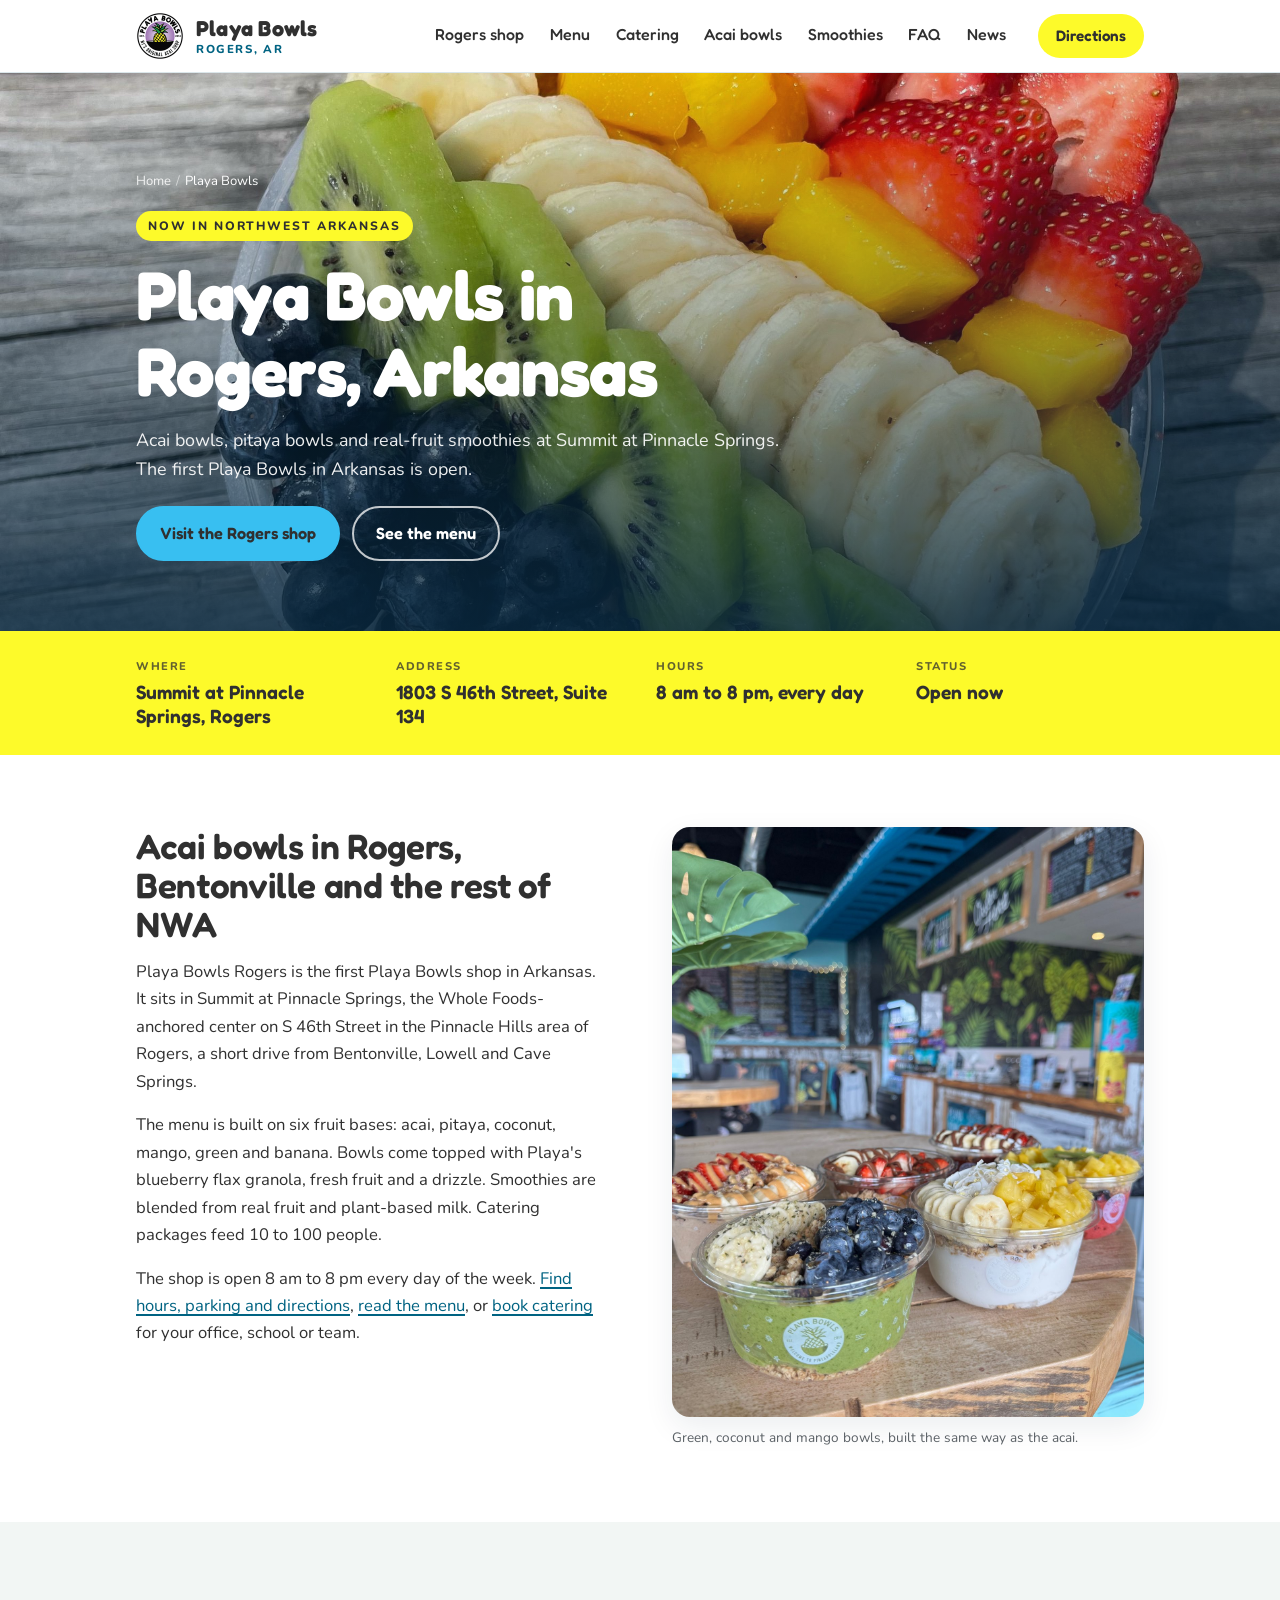
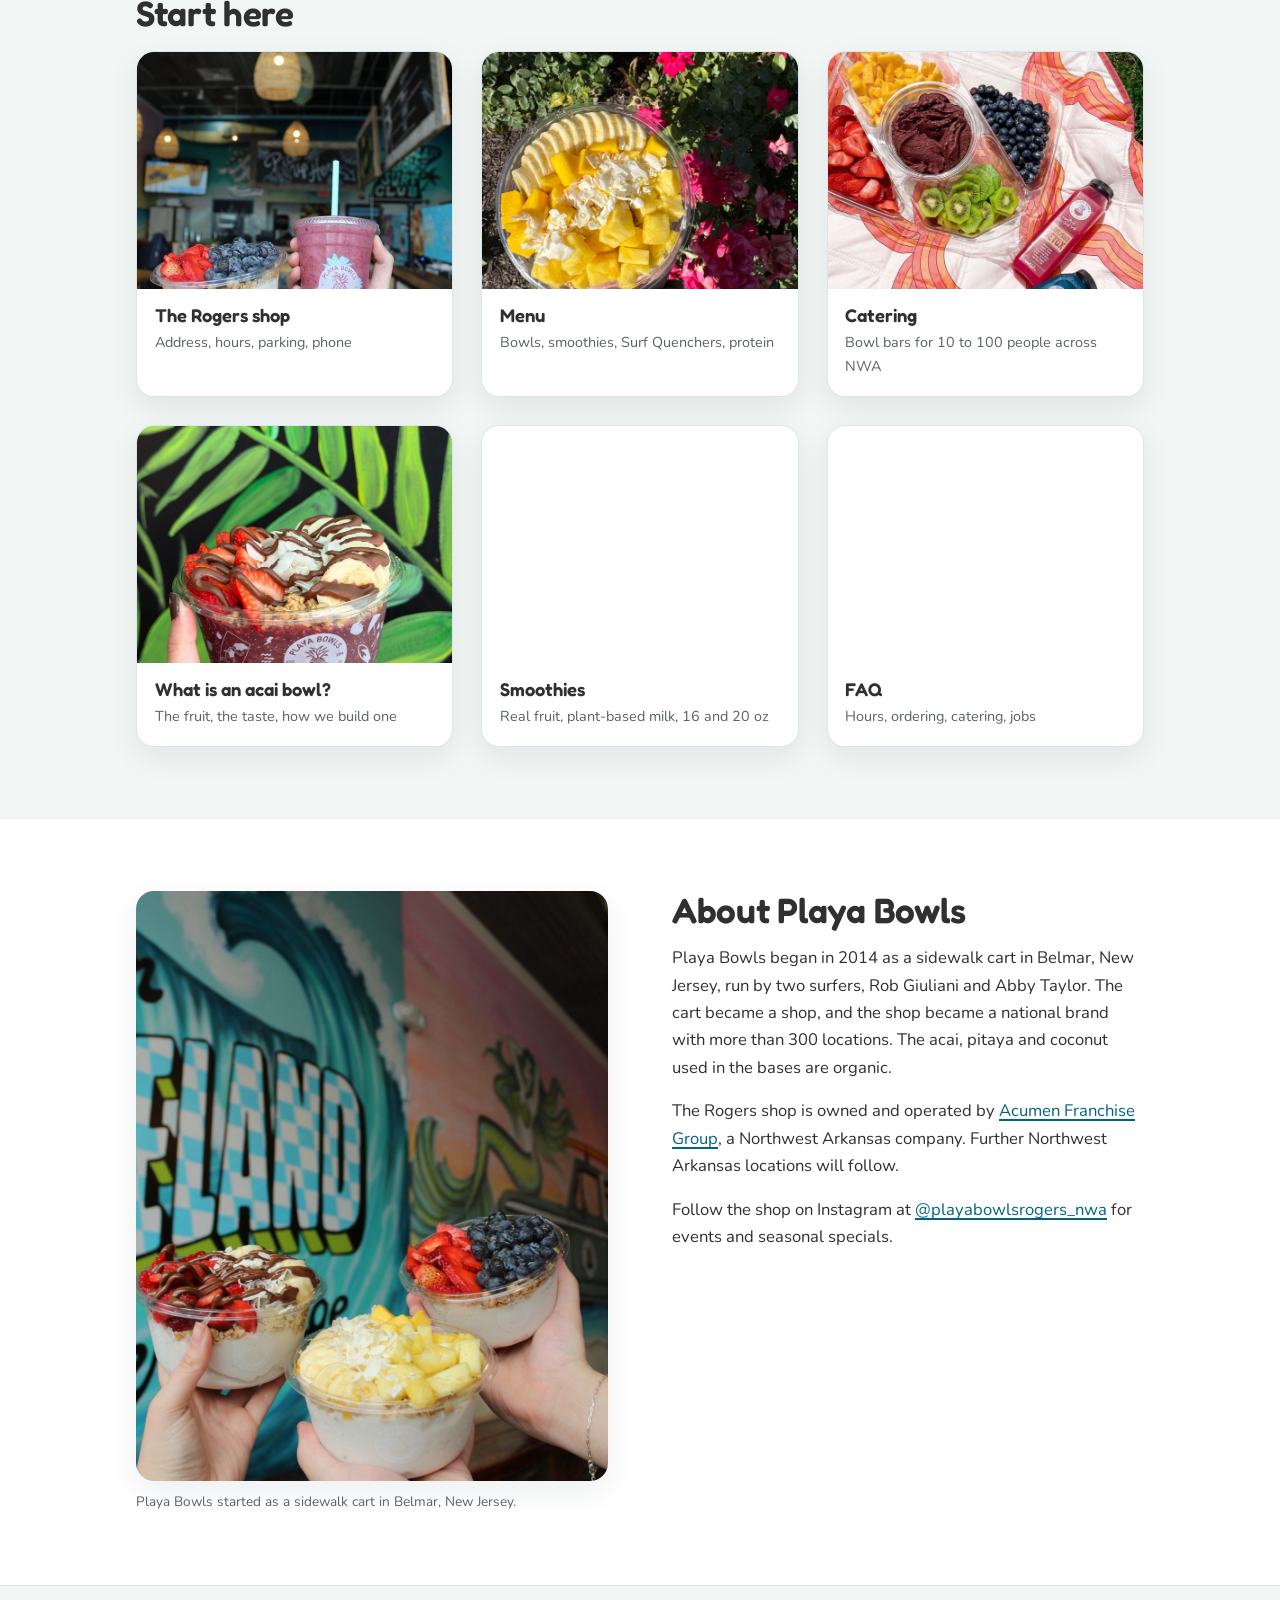
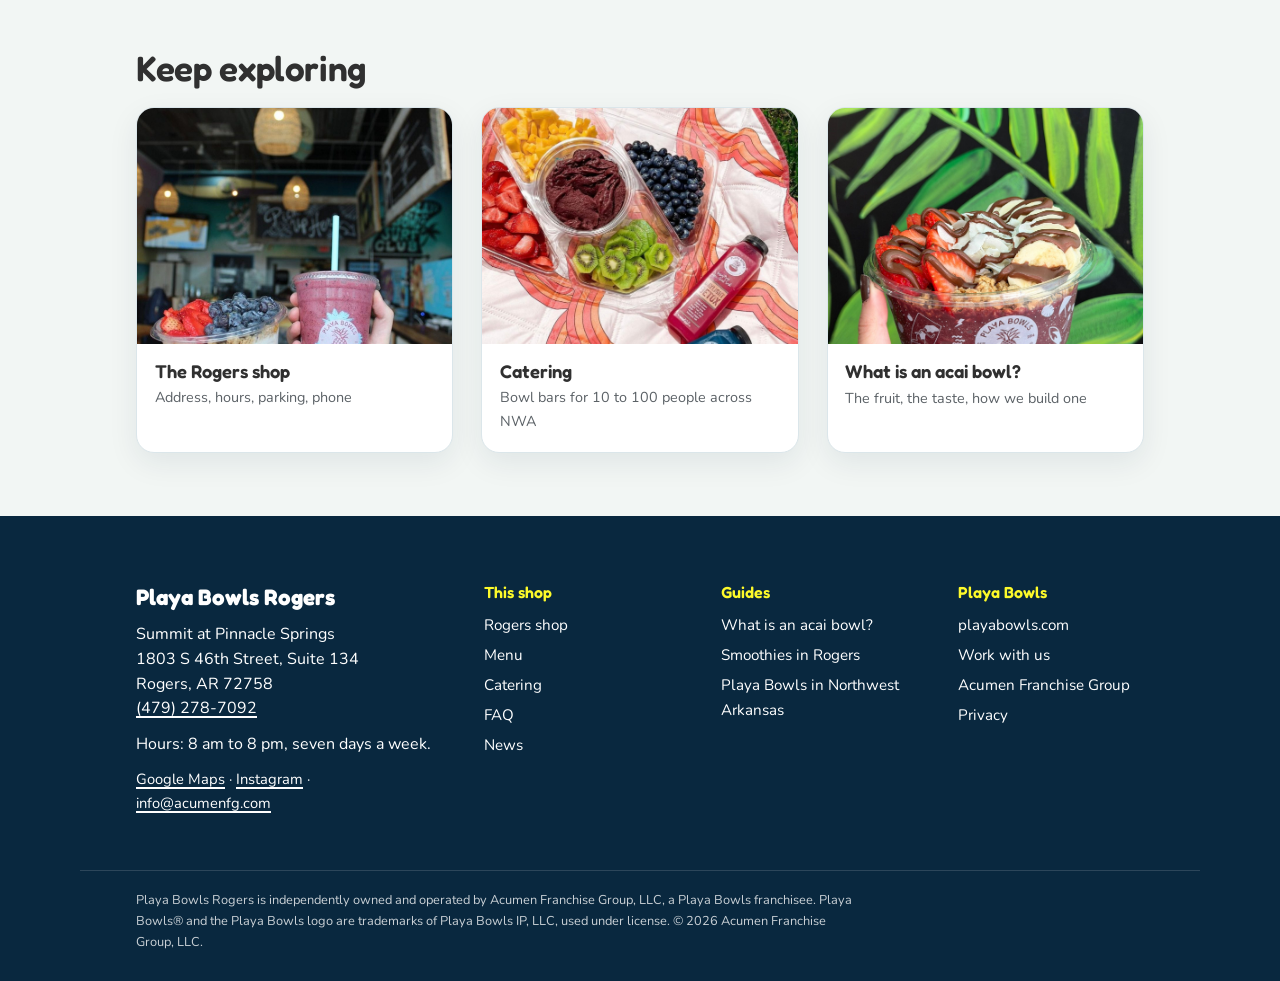
==== commit 8c5e6b39: "Add GA4 (G-MLLMX3P355), catering generate_lead event, privacy policy update" ====
--- a/playa-bowls/index.html
+++ b/playa-bowls/index.html
@@ -32,6 +32,8 @@
 <link rel="stylesheet" href="/playa-bowls/playa.css?v=20261120b">
 <script type="application/ld+json">{"@context": "https://schema.org", "@type": "WebPage", "@id": "https://acumenfg.com/playa-bowls/", "url": "https://acumenfg.com/playa-bowls/", "name": "Playa Bowls in Northwest Arkansas", "description": "Playa Bowls shops in Northwest Arkansas, operated by Acumen Franchise Group.", "about": {"@id": "https://acumenfg.com/playa-bowls/rogers/#restaurant"}, "inLanguage": "en-US", "isPartOf": {"@type": "WebSite", "name": "Acumen Franchise Group", "url": "https://acumenfg.com/"}}</script>
 <script type="application/ld+json">{"@context": "https://schema.org", "@type": "BreadcrumbList", "itemListElement": [{"@type": "ListItem", "position": 1, "name": "Home", "item": "https://acumenfg.com/"}, {"@type": "ListItem", "position": 2, "name": "Playa Bowls", "item": "https://acumenfg.com/playa-bowls/"}]}</script>
+<!-- Google tag (gtag.js) --><script async src="https://www.googletagmanager.com/gtag/js?id=G-MLLMX3P355"></script>
+<script>window.dataLayer=window.dataLayer||[];function gtag(){dataLayer.push(arguments);}gtag('js',new Date());gtag('config','G-MLLMX3P355');</script>
 </head>
 <body>
 <a class="skip" href="#main">Skip to content</a>
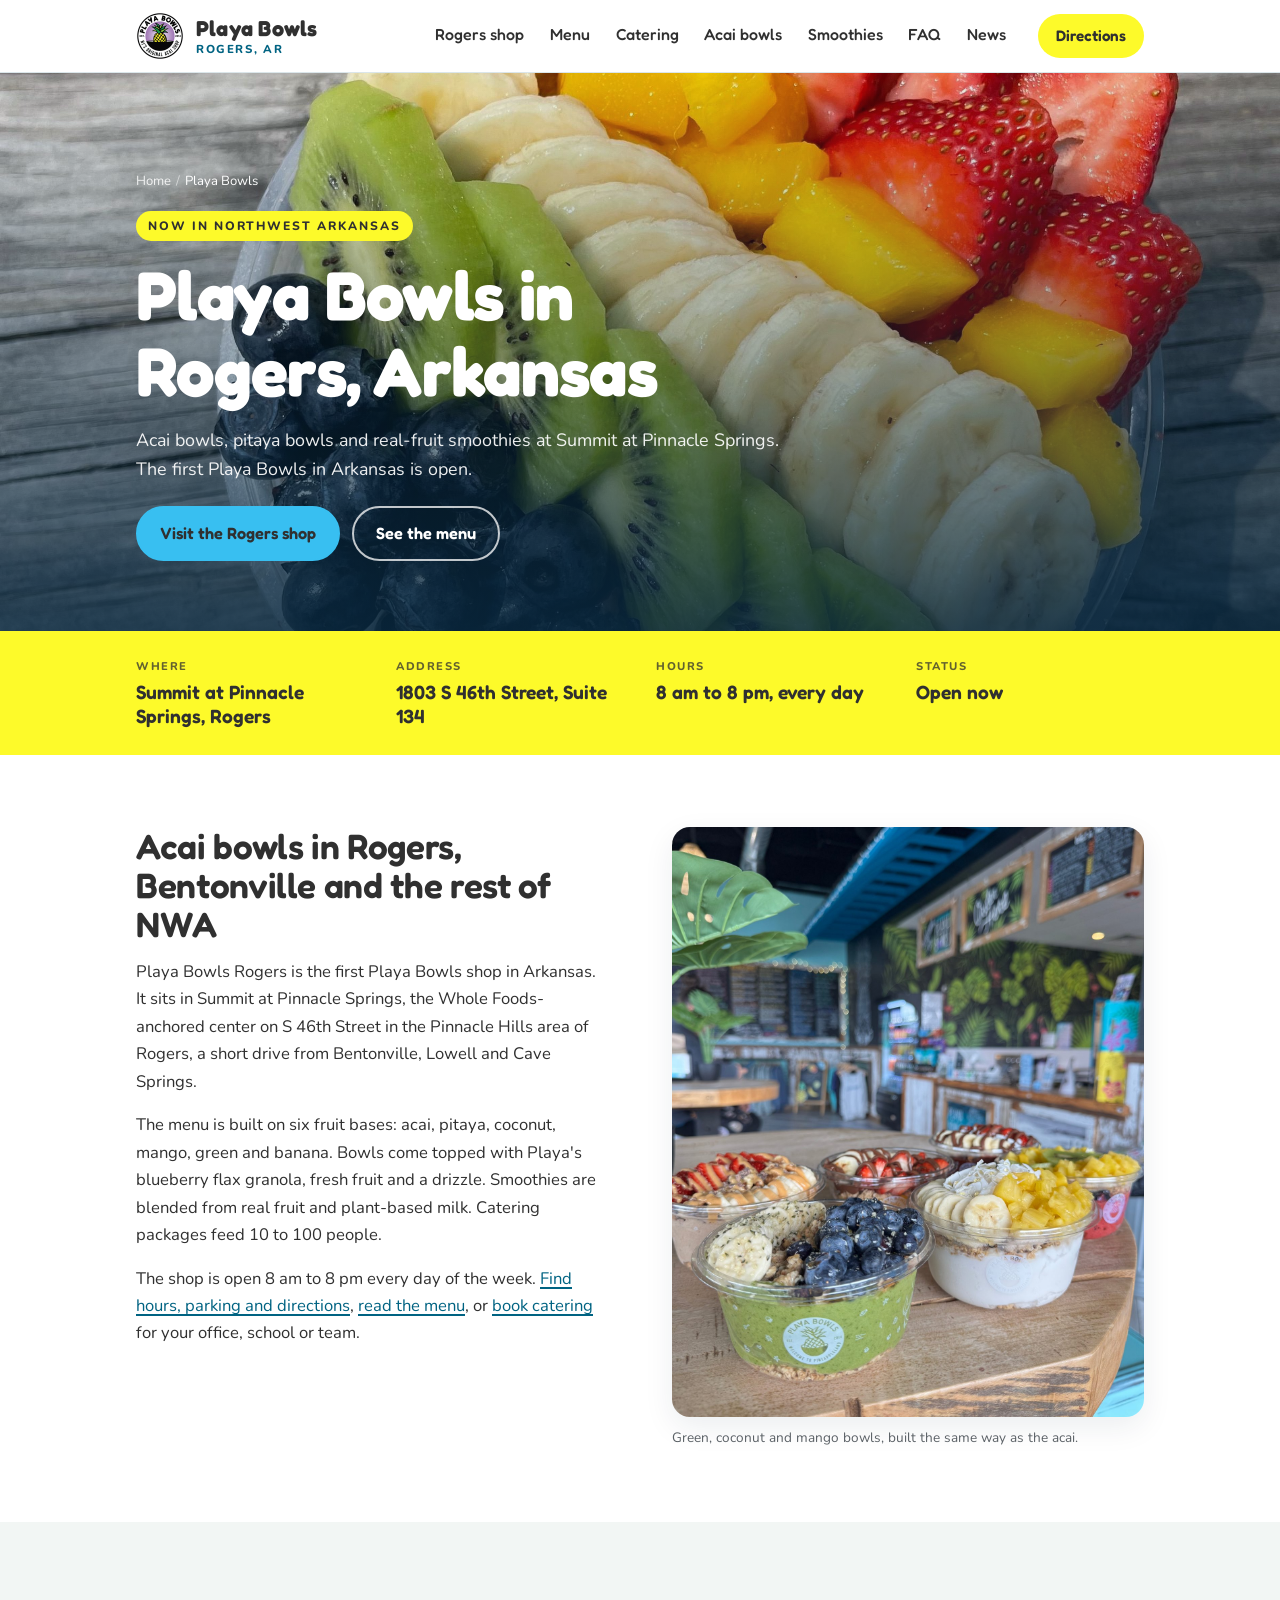
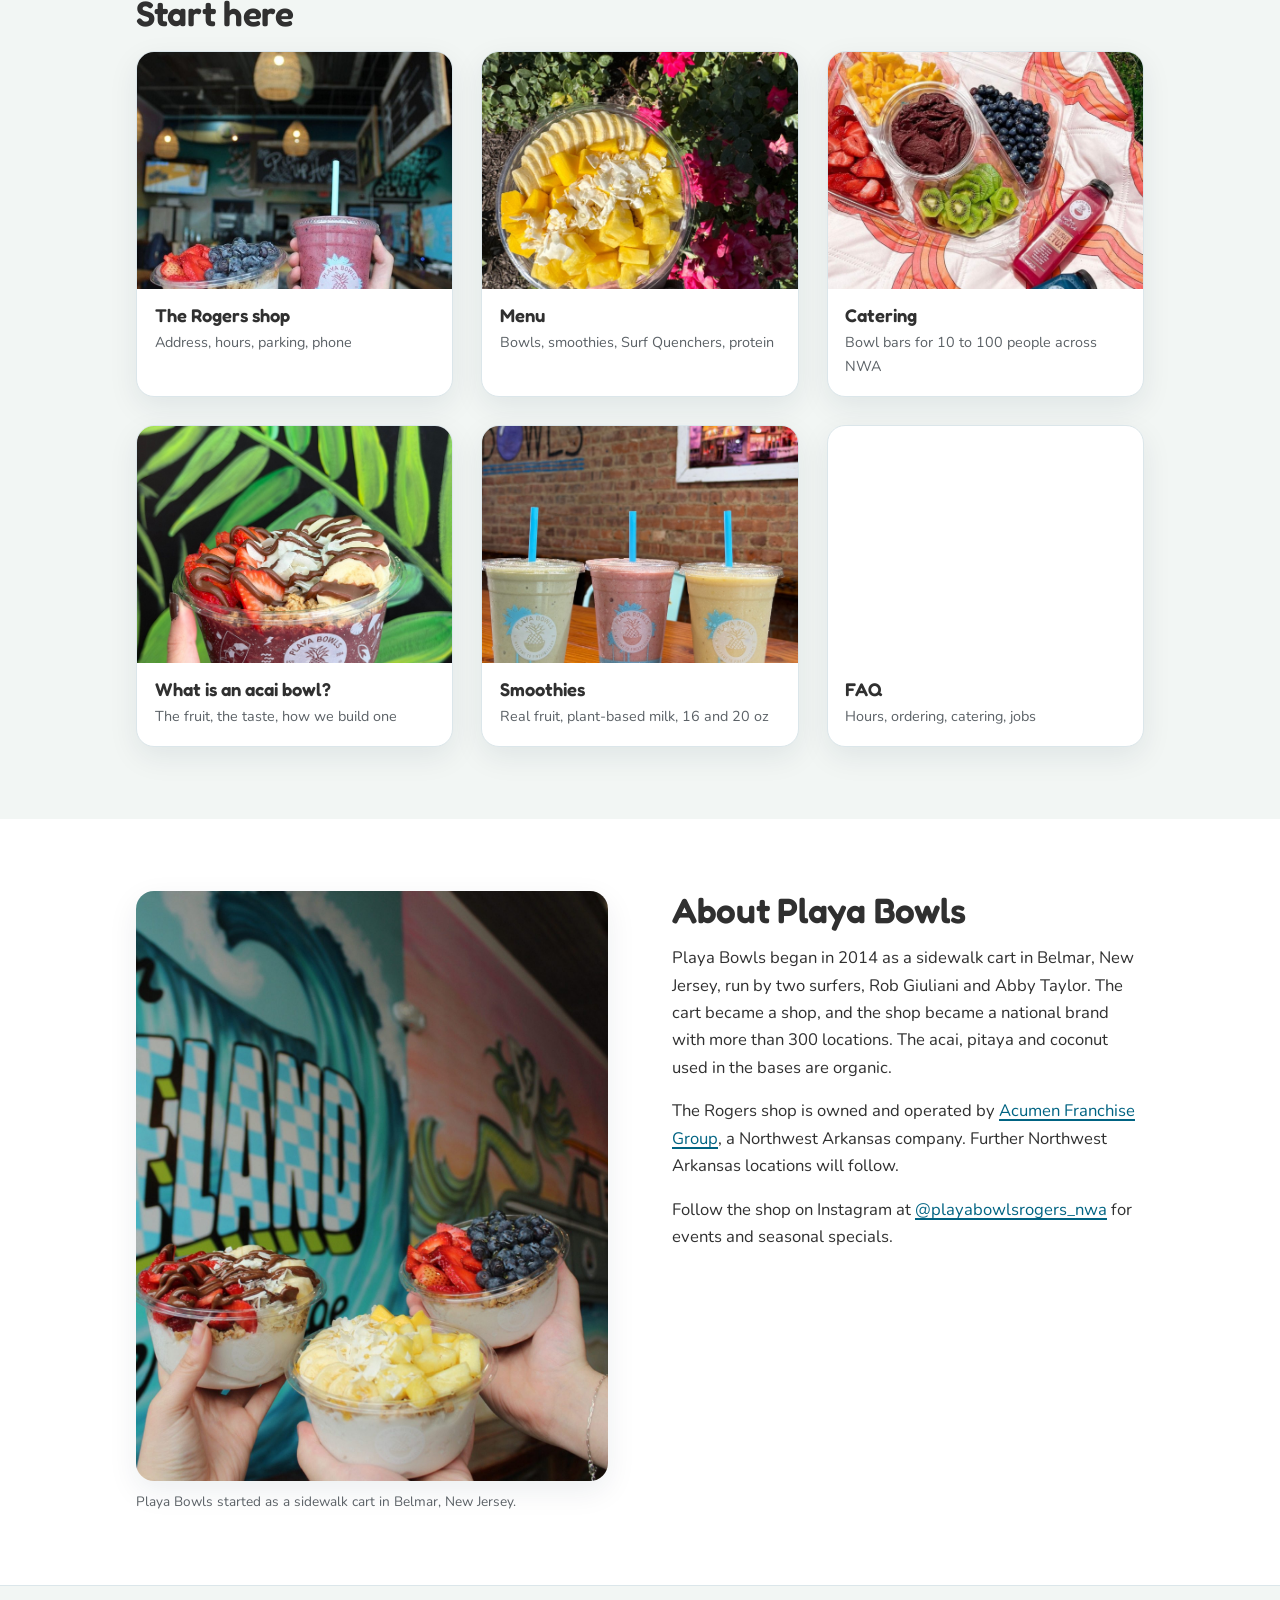
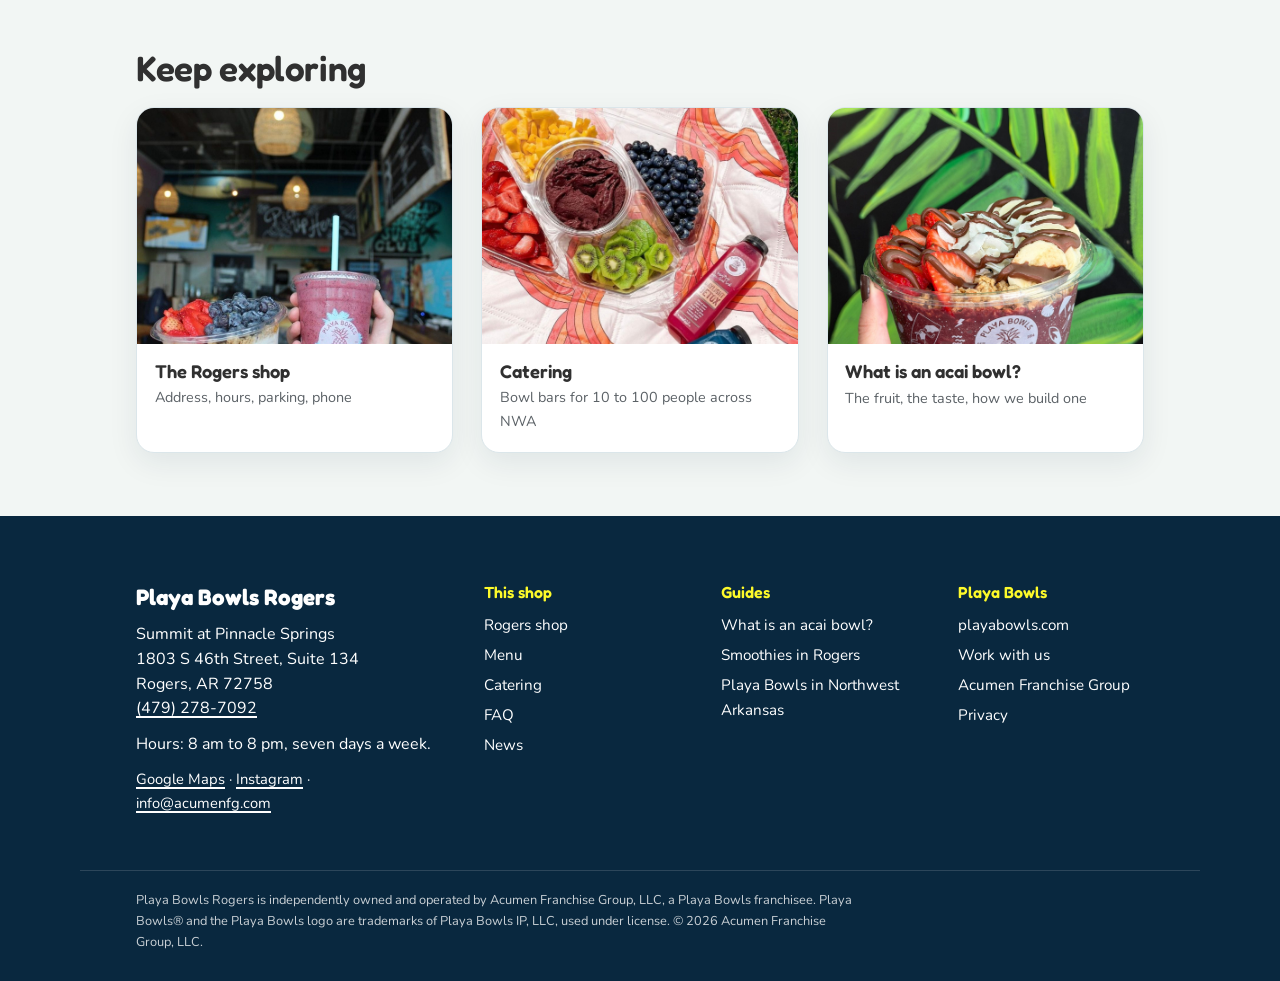
==== commit 815ee7f5: "Catering terms: 24h at 50 items, 48h at 100, delivery 10 items and $30 fee" ====
--- a/playa-bowls/index.html
+++ b/playa-bowls/index.html
@@ -29,7 +29,7 @@
 <link rel="preconnect" href="https://fonts.googleapis.com">
 <link rel="preconnect" href="https://fonts.gstatic.com" crossorigin>
 <link href="https://fonts.googleapis.com/css2?family=Fredoka:wght@400;500;600;700&family=Nunito:ital,wght@0,400;0,600;0,700;0,800;1,400&display=swap" rel="stylesheet">
-<link rel="stylesheet" href="/playa-bowls/playa.css?v=20261120b">
+<link rel="stylesheet" href="/playa-bowls/playa.css?v=20261121a">
 <script type="application/ld+json">{"@context": "https://schema.org", "@type": "WebPage", "@id": "https://acumenfg.com/playa-bowls/", "url": "https://acumenfg.com/playa-bowls/", "name": "Playa Bowls in Northwest Arkansas", "description": "Playa Bowls shops in Northwest Arkansas, operated by Acumen Franchise Group.", "about": {"@id": "https://acumenfg.com/playa-bowls/rogers/#restaurant"}, "inLanguage": "en-US", "isPartOf": {"@type": "WebSite", "name": "Acumen Franchise Group", "url": "https://acumenfg.com/"}}</script>
 <script type="application/ld+json">{"@context": "https://schema.org", "@type": "BreadcrumbList", "itemListElement": [{"@type": "ListItem", "position": 1, "name": "Home", "item": "https://acumenfg.com/"}, {"@type": "ListItem", "position": 2, "name": "Playa Bowls", "item": "https://acumenfg.com/playa-bowls/"}]}</script>
 <!-- Google tag (gtag.js) --><script async src="https://www.googletagmanager.com/gtag/js?id=G-MLLMX3P355"></script>
--- a/playa-bowls/playa.css
+++ b/playa-bowls/playa.css
@@ -280,6 +280,7 @@
 .co-totals:empty{display:none}
 .co-totals .t-row{display:flex;justify-content:space-between;align-items:baseline;font-weight:700}
 .co-totals .t-big{font:600 1.45rem var(--display);font-variant-numeric:tabular-nums}
+.co-totals .t-sm{font-weight:600;font-size:.92rem;color:var(--ink-soft);font-variant-numeric:tabular-nums;margin-bottom:4px}
 .co-totals p{font-size:.86rem;color:var(--ink-soft);margin:4px 0 0}
 .co-totals .co-need{color:var(--ink);font-weight:800;margin-top:8px}
 .co-next{display:none;margin-top:16px;width:100%;text-align:center;cursor:pointer}
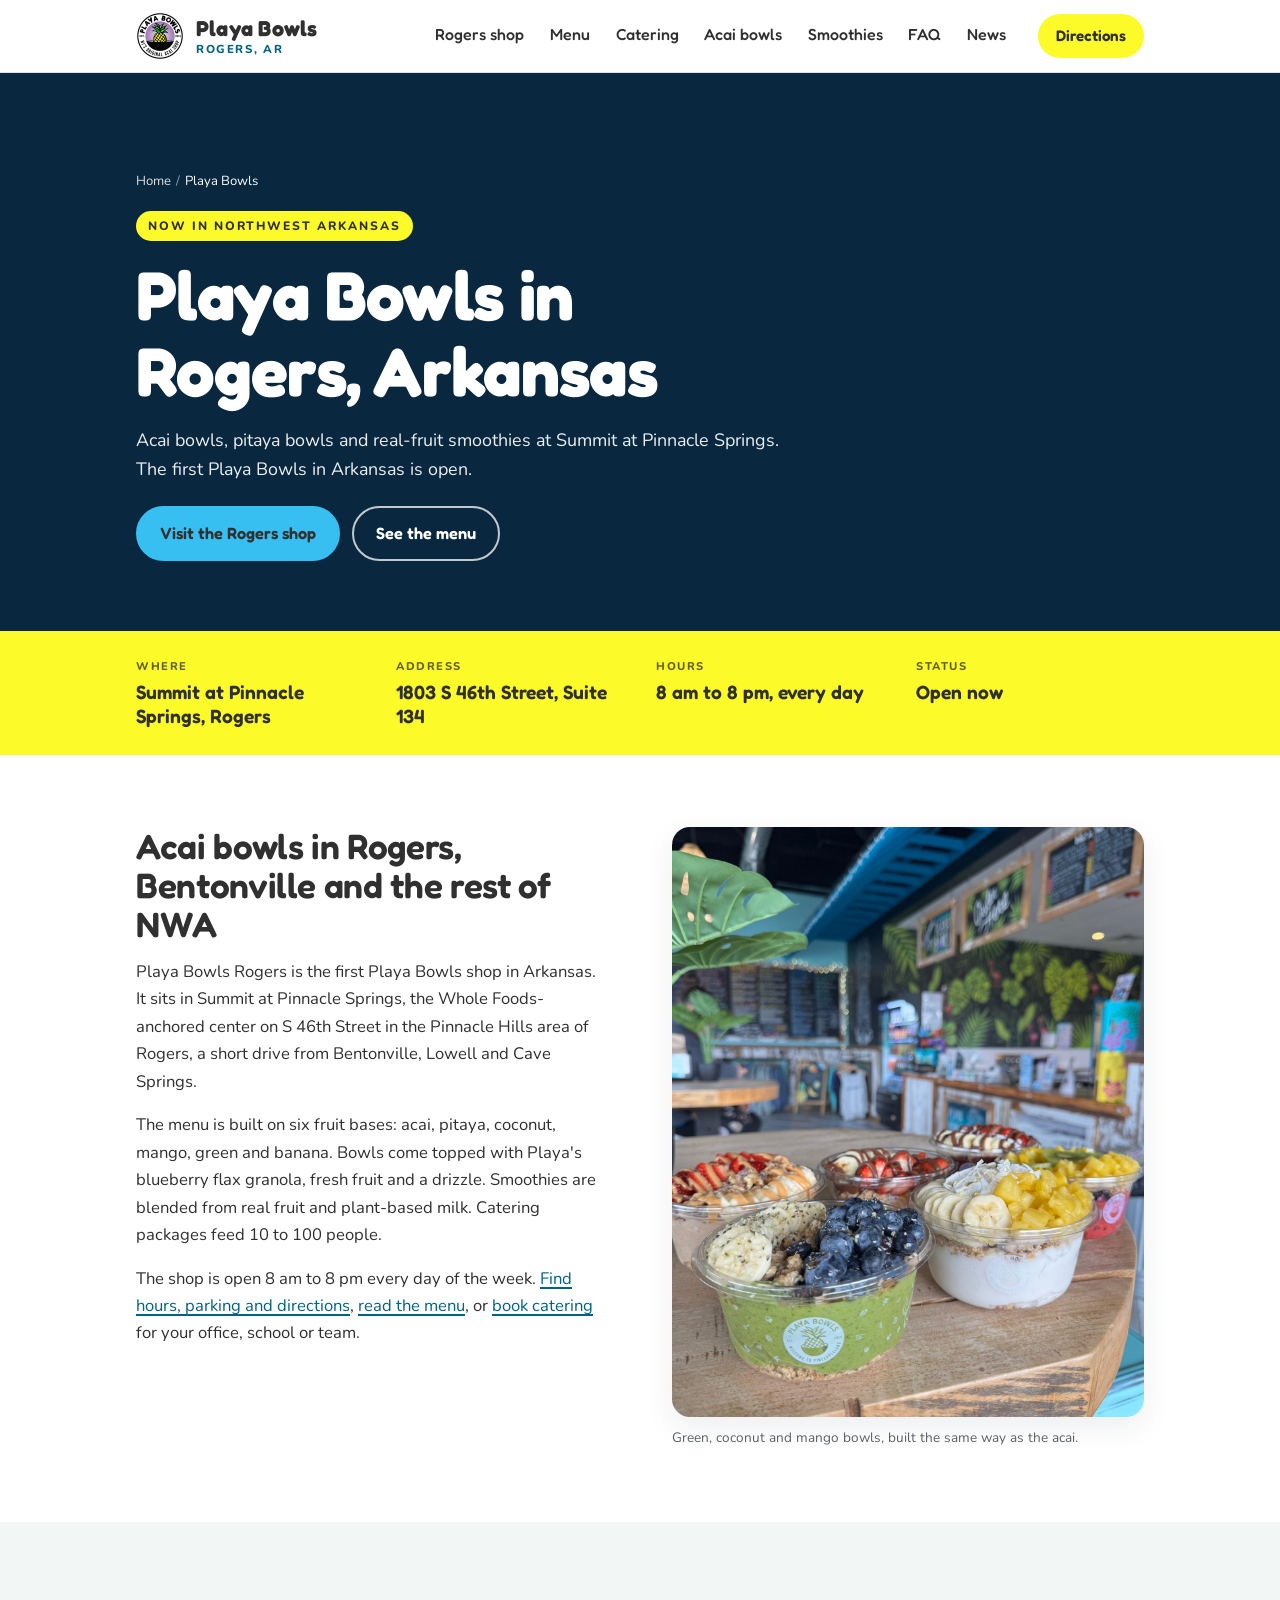
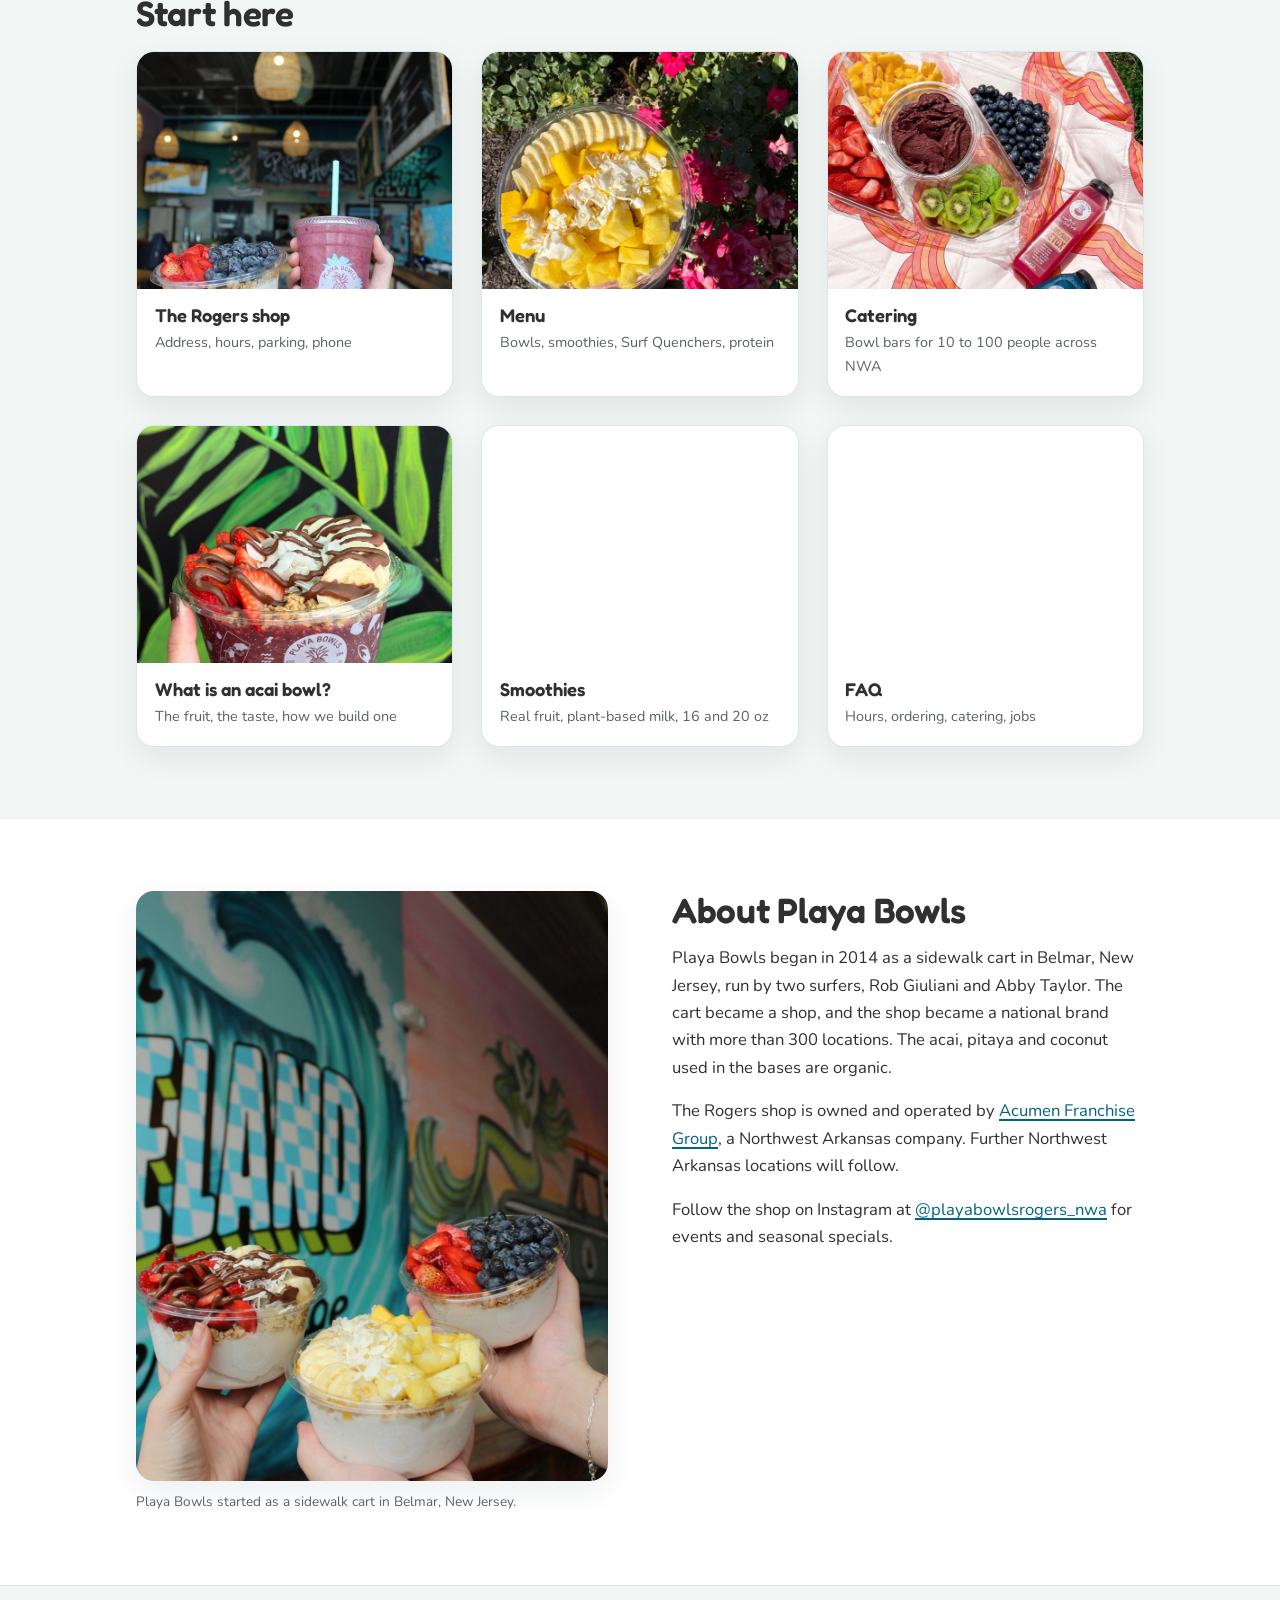
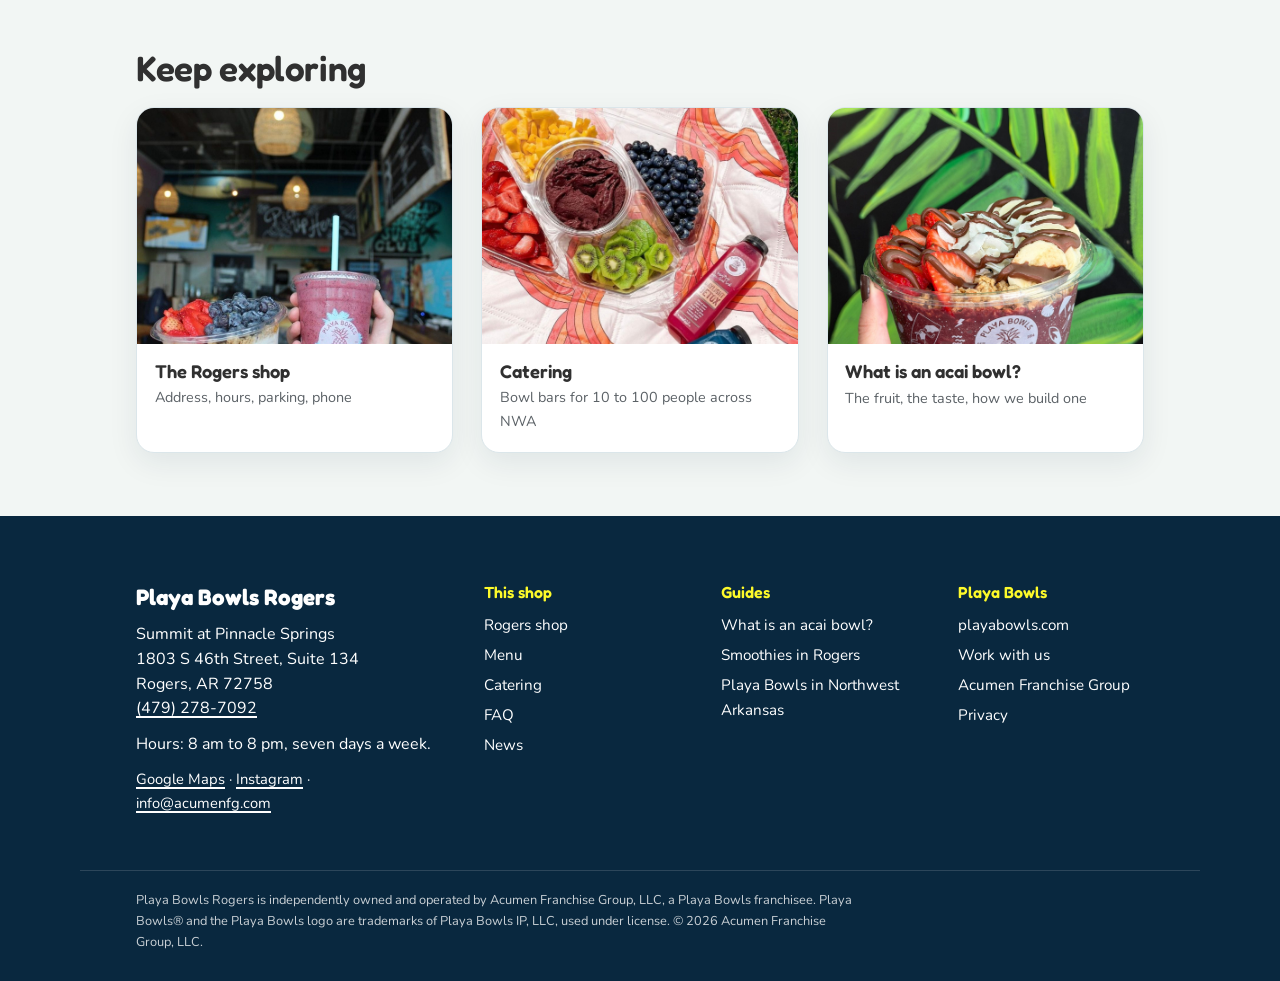
==== commit 06b9d8c1: "Order page: allergy note, ready-by window, resend fixes, protein wording; Springdale delivery" ====
--- a/playa-bowls/index.html
+++ b/playa-bowls/index.html
@@ -29,7 +29,7 @@
 <link rel="preconnect" href="https://fonts.googleapis.com">
 <link rel="preconnect" href="https://fonts.gstatic.com" crossorigin>
 <link href="https://fonts.googleapis.com/css2?family=Fredoka:wght@400;500;600;700&family=Nunito:ital,wght@0,400;0,600;0,700;0,800;1,400&display=swap" rel="stylesheet">
-<link rel="stylesheet" href="/playa-bowls/playa.css?v=20261121a">
+<link rel="stylesheet" href="/playa-bowls/playa.css?v=20261122a">
 <script type="application/ld+json">{"@context": "https://schema.org", "@type": "WebPage", "@id": "https://acumenfg.com/playa-bowls/", "url": "https://acumenfg.com/playa-bowls/", "name": "Playa Bowls in Northwest Arkansas", "description": "Playa Bowls shops in Northwest Arkansas, operated by Acumen Franchise Group.", "about": {"@id": "https://acumenfg.com/playa-bowls/rogers/#restaurant"}, "inLanguage": "en-US", "isPartOf": {"@type": "WebSite", "name": "Acumen Franchise Group", "url": "https://acumenfg.com/"}}</script>
 <script type="application/ld+json">{"@context": "https://schema.org", "@type": "BreadcrumbList", "itemListElement": [{"@type": "ListItem", "position": 1, "name": "Home", "item": "https://acumenfg.com/"}, {"@type": "ListItem", "position": 2, "name": "Playa Bowls", "item": "https://acumenfg.com/playa-bowls/"}]}</script>
 <!-- Google tag (gtag.js) --><script async src="https://www.googletagmanager.com/gtag/js?id=G-MLLMX3P355"></script>
--- a/playa-bowls/playa.css
+++ b/playa-bowls/playa.css
@@ -265,6 +265,7 @@
 .co-line-top{display:flex;justify-content:space-between;gap:12px;align-items:baseline}
 .co-line-name{font:600 1rem/1.3 var(--display)}
 .co-line-mods{font-size:.86rem;font-weight:700;color:var(--ink);margin:2px 0 0}
+.co-line-alg{font-size:.86rem;font-weight:800;color:var(--bad);margin:2px 0 0}
 .co-line-mac{font-size:.8rem;color:var(--ink-soft);margin:2px 0 0;font-variant-numeric:tabular-nums;text-wrap:balance}
 .co-label{display:block;width:100%;height:38px;margin-top:10px;padding:0 12px;border:1.5px solid var(--edge);border-radius:10px;font:inherit;font-size:.9rem;background:var(--white);color:var(--ink)}
 .co-line-ctl{display:flex;align-items:center;justify-content:space-between;gap:6px 12px;flex-wrap:wrap;margin-top:10px}
@@ -405,6 +406,7 @@
 .co-d-lab label{display:flex;flex-direction:column;gap:4px}
 .co-d-lab .co-link{align-self:flex-start}
 .co-d-lab .co-d-hint{font-weight:700;color:var(--ink);margin:0}
+.co-d-lab .co-d-algh{font-weight:400;color:var(--ink-soft);margin-top:-4px}
 .co-d-lab [hidden],#co-d-qtywrap[hidden]{display:none}
 .co-d-foot{padding:12px 20px 16px;border-top:1px solid var(--rule);background:var(--white)}
 .co-d-note{font-size:.9rem;font-weight:700;margin:0 0 10px;min-height:1.45em}
